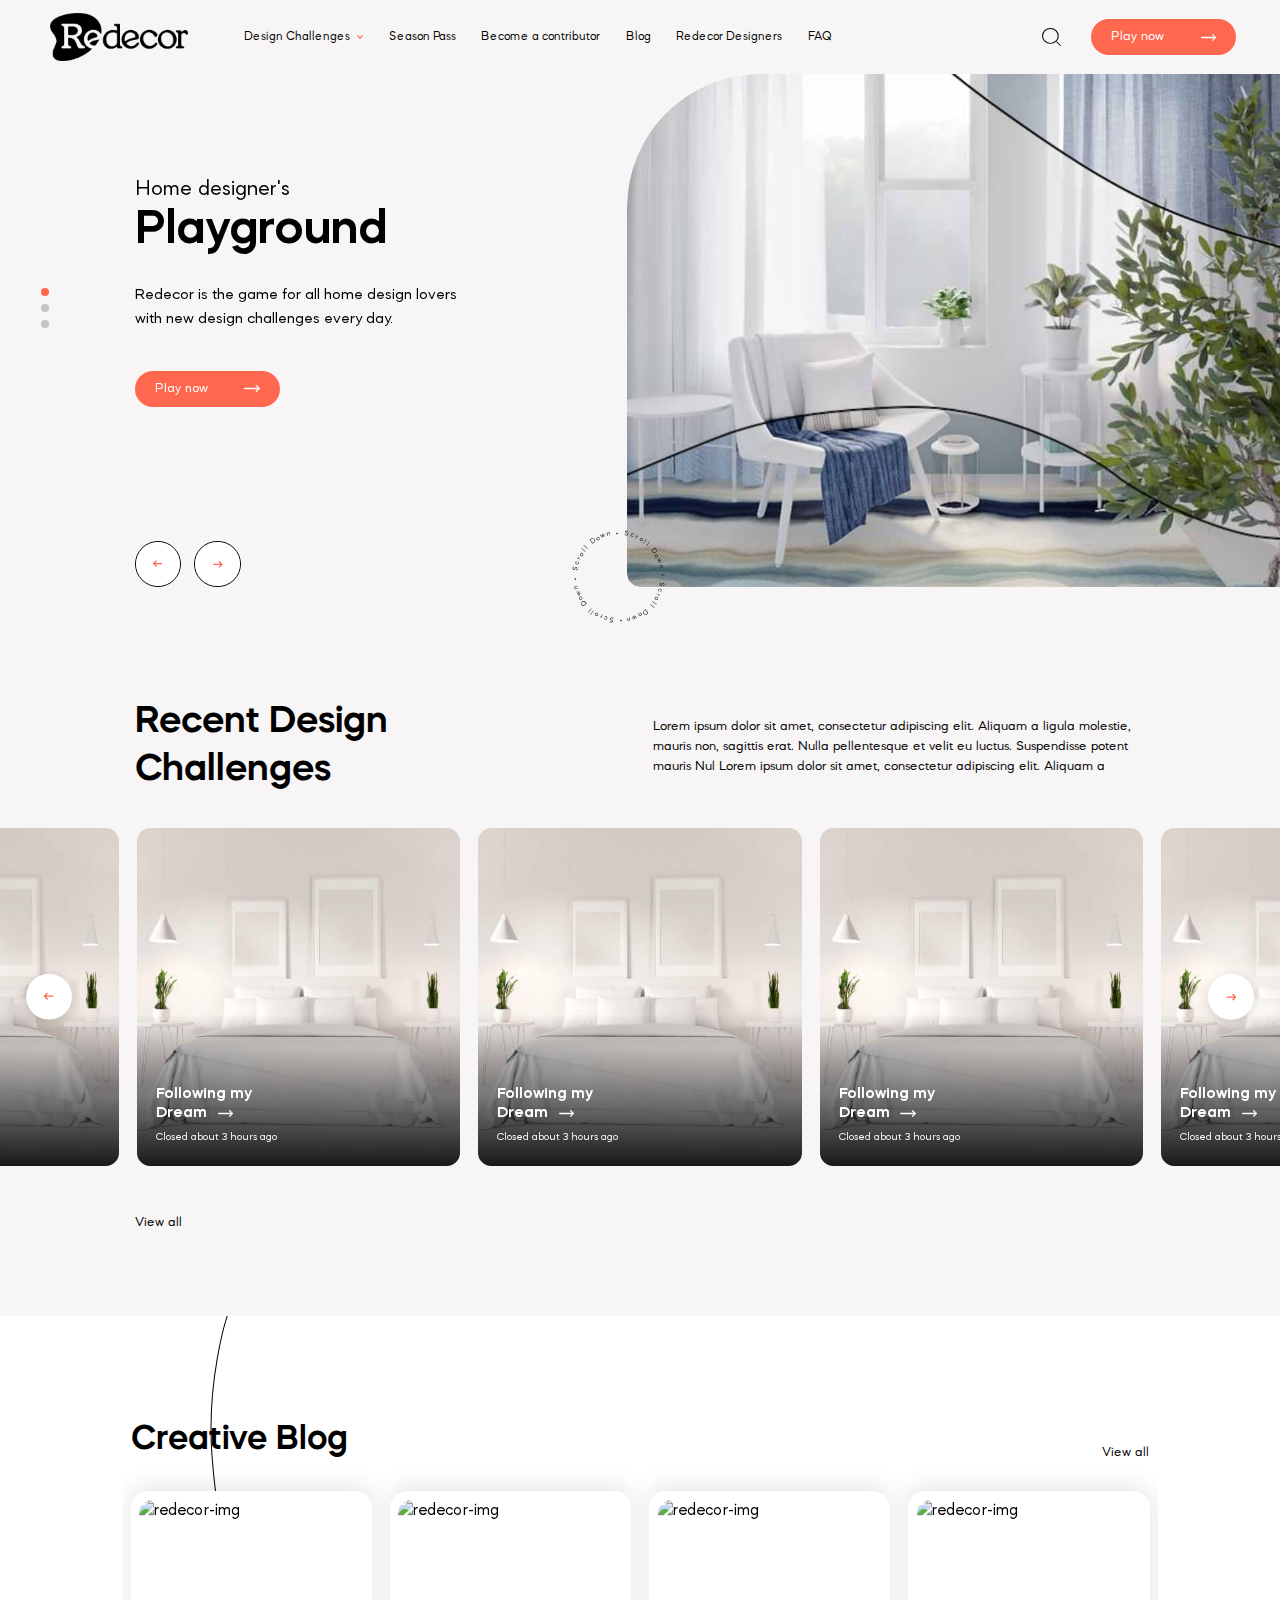
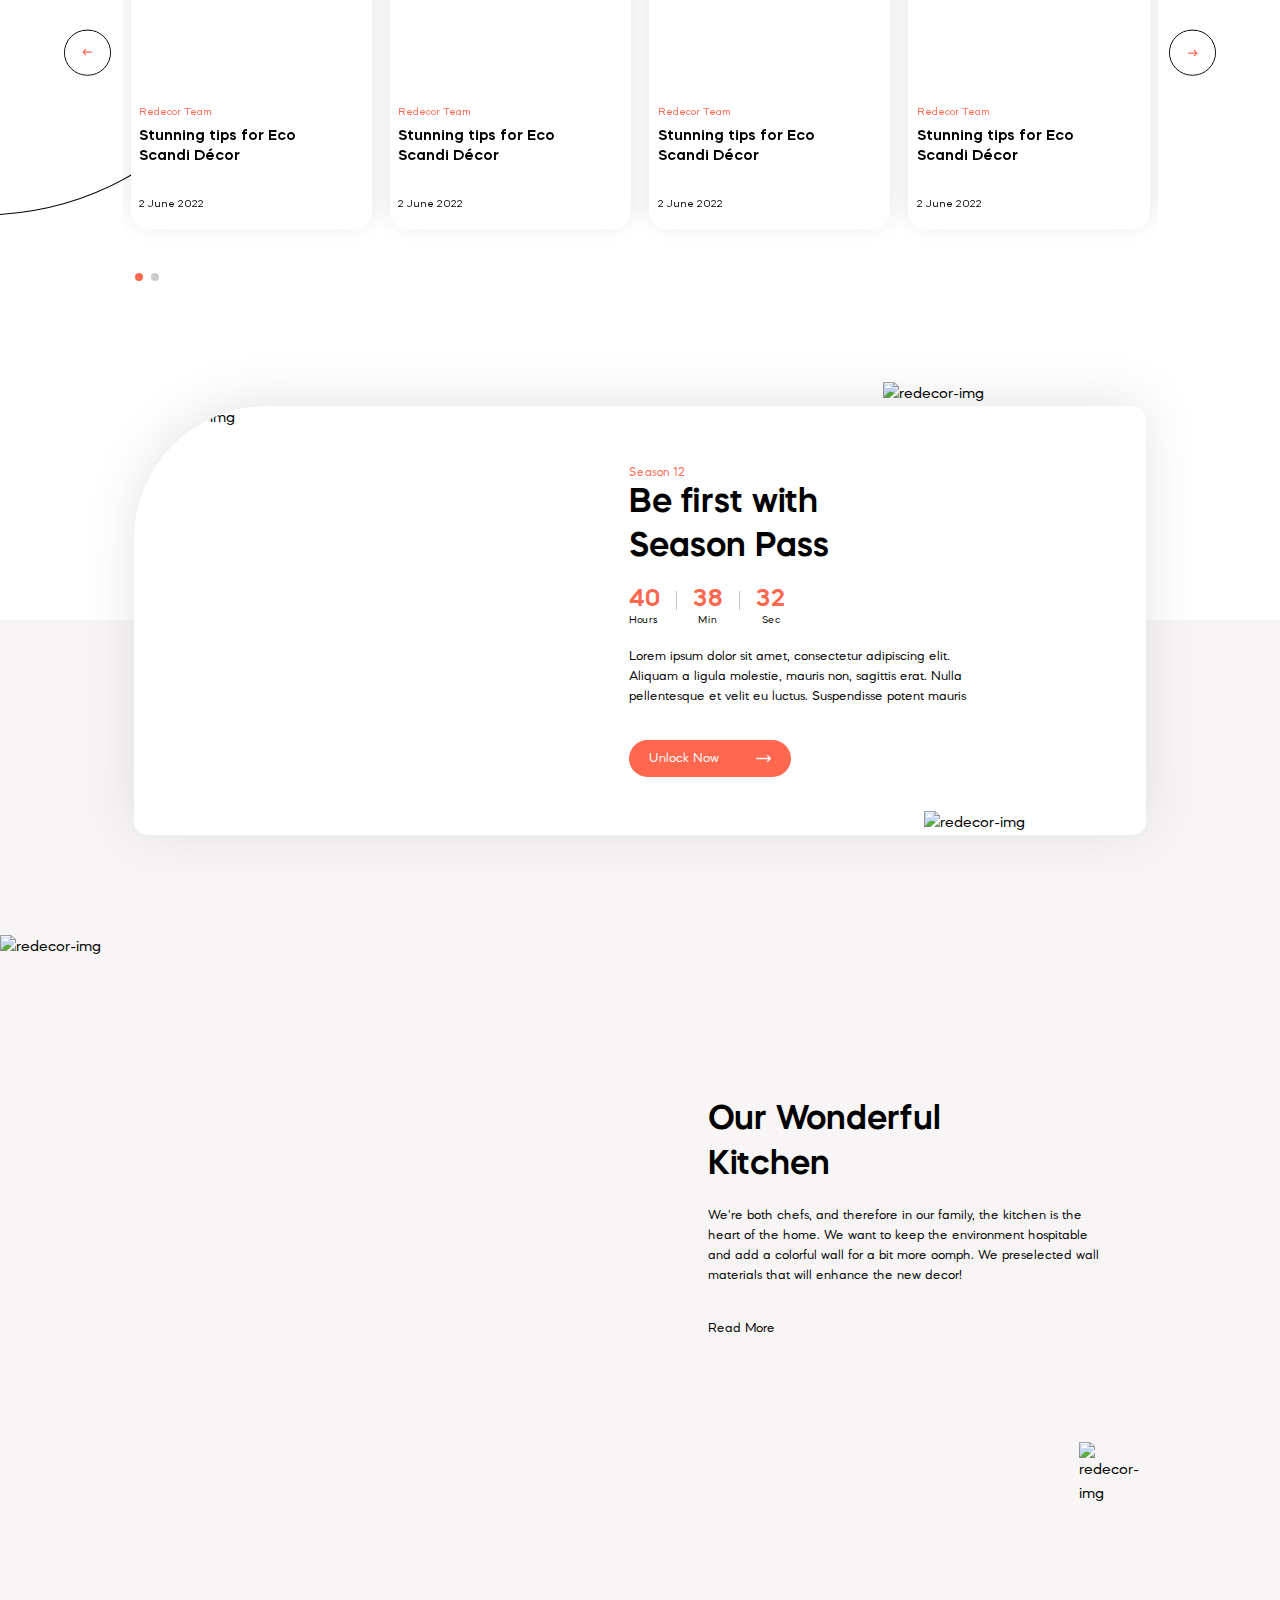
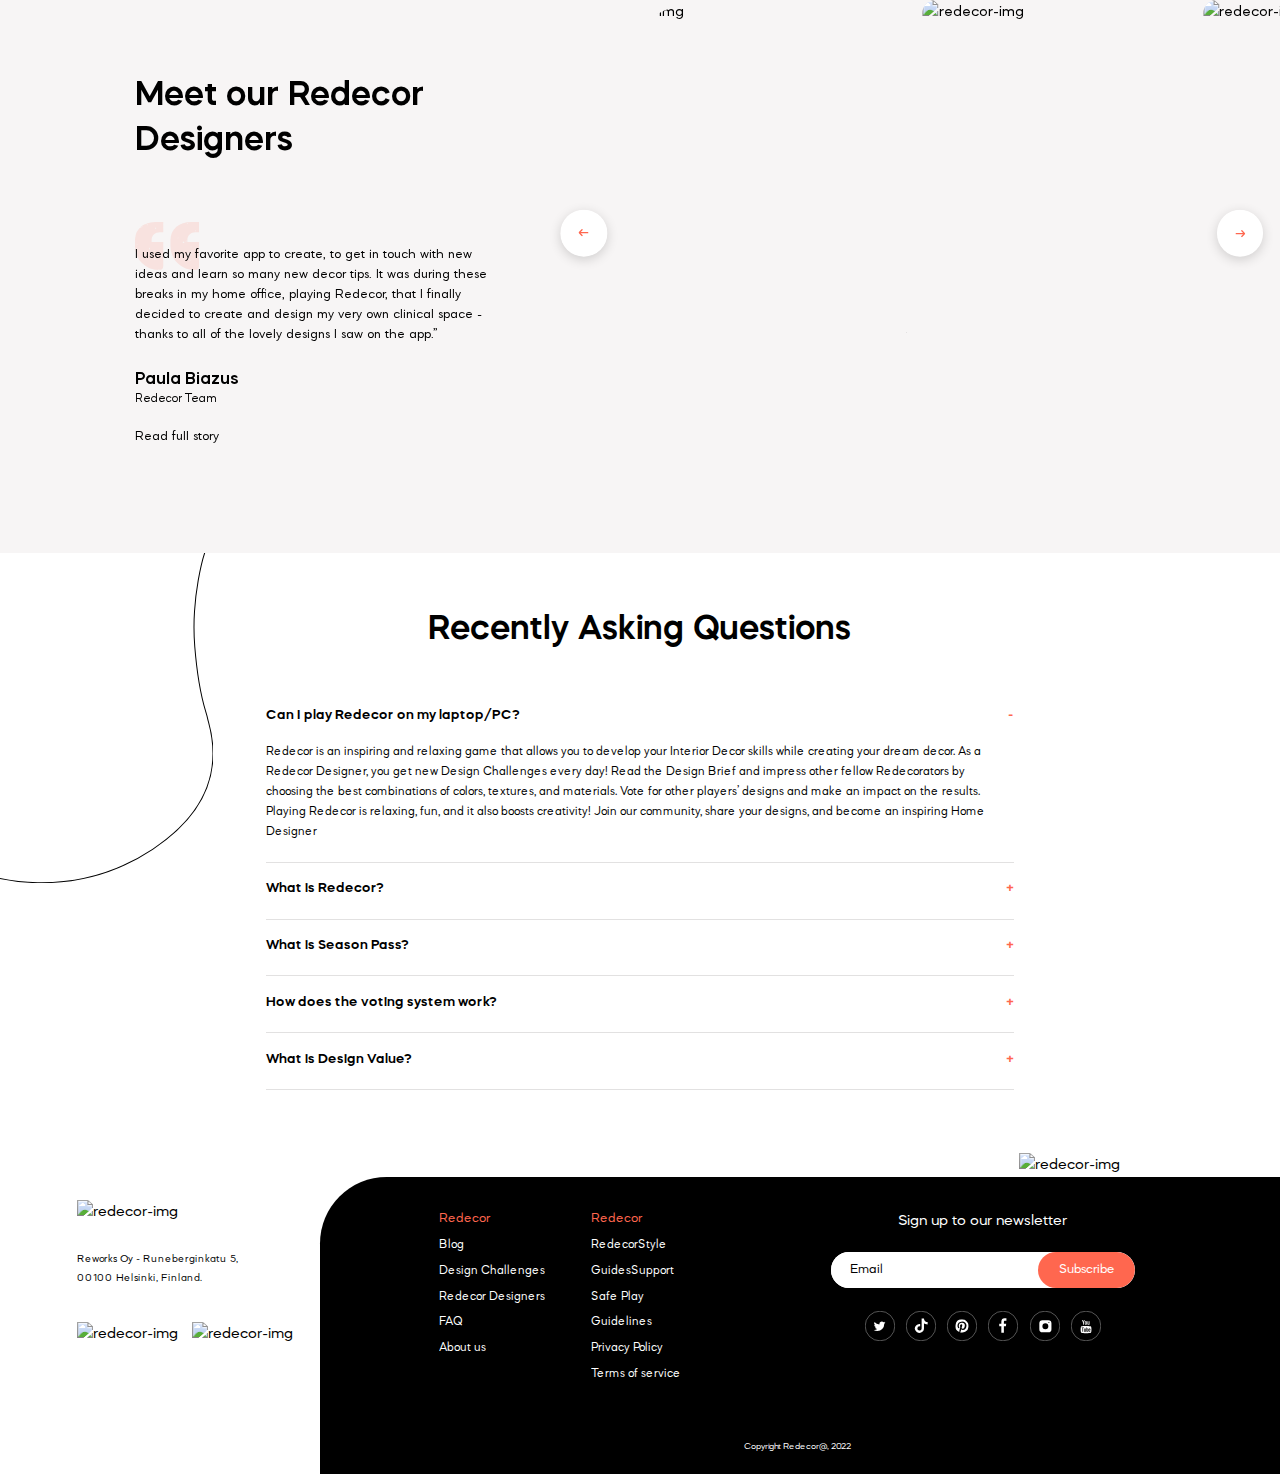
==== index.html @ fe7a50a1 "[ADD] - Challenge Page" ====
<!DOCTYPE html>
<html lang="en-US">

<head>
  <!-- Meta -->
  <meta charset="UTF-8">
  <meta name="viewport" content="width=device-width, initial-scale=1.0">
  <meta name="description" content="Redecor">
  <title>Redecor</title>

  <!-- Style (Vendor) -->
  <link rel="stylesheet" href="css/swiper-bundle.min.css">

  <!-- Style -->
  <link rel="stylesheet" href="css/elevate-framework.css">
  <link rel="stylesheet" href="css/style.css">

  <!-- Favicon -->
  <link rel="icon" href="img/favicon.png">
</head>

<body class="home-page">

  <!-- Header -->
  <header class="header">
    <div class="container">
      <!-- Hamburger -->
      <div class="header-hamburger d-mobile">
        <a href="#">
          <img src="img/icons/hamburger.svg" alt="redecor-img">
          <img src="img/icons/close-orange.svg" alt="redecor-img">
        </a>
      </div>
      <!-- Logo -->
      <div class="header-logo">
        <a href="#"><img src="img/global/logo.png" alt="redecor-img"></a>
      </div>
      <!-- Menu -->
      <div class="header-menu">
        <div class="accordion on-hover">
          <ul class="f-d-18 f-m-38">
            <li>
              <div class="collapsible">
                <!-- Toggler -->
                <div class="collapse-toggler">
                  Design Challenges
                  <img src="img/icons/chevron-down.svg" alt="redecor-img">
                </div>
                <!-- Collapse -->
                <div class="collapse">
                  <div>
                    <a href="#">Design Challenges</a>
                    <a href="#">Design Challenges</a>
                    <a href="#">Design Challenges</a>
                    <a href="#">Design Challenges</a>
                  </div>
                </div>
              </div>
            </li>
            <li><a href="#">Season Pass</a></li>
            <li><a href="#">Become a contributor</a></li>
            <li><a href="#">Blog</a></li>
            <li><a href="#">Redecor Designers</a></li>
            <li><a href="#">FAQ</a></li>
            <li class="d-mobile"><a href="#" class="btn btn-primary">Play now <img src="img/icons/arrow-right-white.svg"
                  alt="redecor-img"></a></li>
          </ul>
        </div>
      </div>
      <!-- Action -->
      <div class="header-action">
        <a href="#" class="search"><img src="img/icons/search-black.svg" alt="redecor-img"></a>
        <div class="d-desktop">
          <a href="#" class="btn btn-primary">Play now <img src="img/icons/arrow-right-white.svg" alt="redecor-img"></a>
        </div>
      </div>
    </div>
  </header>

  <!-- Banner -->
  <div class="home-banner">
    <div class="swiper">
      <div class="swiper-wrapper">
        <!-- Slide -->
        <div class="swiper-slide">
          <div>
            <div class="text">
              <p class="f-d-32 f-m-32">Home designer's</p>
              <h1 class="f-d-70 f-m-70">Playground</h1>
              <p class="f-d-24 f-m-34">Redecor is the game for all home design lovers
                with new design challenges every day.</p>
              <a href="#" class="btn btn-primary">Play now <img src="img/icons/arrow-right-white.svg"
                  alt="redecor-img"></a>
            </div>
            <div class="img">
              <img src="img/home/banner.jpg" alt="redecor-img">
            </div>
          </div>
        </div>
        <!-- Slide -->
        <div class="swiper-slide">
          <div>
            <div class="text">
              <p class="f-d-32 f-m-32">Home designer's</p>
              <h2 class="f-d-70 f-m-70">Playground</h2>
              <p class="f-d-24 f-m-34">Redecor is the game for all home design lovers
                with new design challenges every day.</p>
              <a href="#" class="btn btn-primary">Play now <img src="img/icons/arrow-right-white.svg"
                  alt="redecor-img"></a>
            </div>
            <div class="img">
              <img src="img/home/banner.jpg" alt="redecor-img">
            </div>
          </div>
        </div>
        <!-- Slide -->
        <div class="swiper-slide">
          <div>
            <div class="text">
              <p class="f-d-32 f-m-32">Home designer's</p>
              <h2 class="f-d-70 f-m-70">Playground</h2>
              <p class="f-d-24 f-m-34">Redecor is the game for all home design lovers
                with new design challenges every day.</p>
              <a href="#" class="btn btn-primary">Play now <img src="img/icons/arrow-right-white.svg"
                  alt="redecor-img"></a>
            </div>
            <div class="img">
              <img src="img/home/banner.jpg" alt="redecor-img">
            </div>
          </div>
        </div>
      </div>
      <div class="swiper-pagination"></div>
      <div class="swiper-arrows">
        <div class="prev">
          <a href="#"><img src="img/icons/arrow-left-orange-circled.svg" alt="redecor-img"></a>
        </div>
        <div class="next">
          <a href="#"><img src="img/icons/arrow-right-orange-circled.svg" alt="redecor-img"></a>
        </div>
      </div>
    </div>
    <!-- Scroll -->
    <div class="banner-scroll">
      <svg xmlns="http://www.w3.org/2000/svg" xmlns:xlink="http://www.w3.org/1999/xlink" viewBox="0 0 2300 1000">
        <title>Visit Site Link</title>
        <defs>
          <path d="M50,250c0-110.5,89.5-200,200-200s200,89.5,200,200s-89.5,200-200,200S50,360.5,50,250" id="textcircle">
            <animateTransform attributeName="transform" begin="0s" dur="30s" type="rotate" from="0 250 250"
              to="360 250 250" repeatCount="indefinite" />
          </path>
        </defs>
        <text dy="70" textLength="1220">
          <textPath xlink:href="#textcircle">Scroll Down • Scroll Down • Scroll Down • Scroll Down •</textPath>
        </text>
      </svg>
    </div>
  </div>

  <!-- Card Slider 1 -->
  <div class="card-slider-1">
    <div class="container">
      <div class="heading">
        <h2 class="f-d-55 f-m-55">Recent Design
          <br>Challenges
        </h2>
        <p class="f-d-20 f-m-30">Lorem ipsum dolor sit amet, consectetur adipiscing elit. Aliquam a ligula molestie,
          mauris non, sagittis erat. Nulla pellentesque et velit eu luctus. Suspendisse potent mauris Nul Lorem ipsum
          dolor sit amet, consectetur adipiscing elit. Aliquam a </p>
      </div>
      <div class="swiper">
        <div class="swiper-wrapper">
          <!-- Slide -->
          <div class="swiper-slide">
            <div>
              <div class="card-1">
                <div class="img">
                  <a href="#">
                    <img class="lazy" data-src="img/home/post-slider-1.jpg" alt="redecor-img">
                  </a>
                </div>
                <div class="text">
                  <a href="#">
                    <h3 class="f-d-22 f-m-34">Following my
                      Dream <img src="img/icons/arrow-right-white.svg" alt="redecor-img"></h3>
                  </a>
                  <p class="f-d-16 f-m-26">Closed about 3 hours ago</p>
                </div>
              </div>
            </div>
          </div>
          <!-- Slide -->
          <div class="swiper-slide">
            <div>
              <div class="card-1">
                <div class="img">
                  <a href="#">
                    <img class="lazy" data-src="img/home/post-slider-1.jpg" alt="redecor-img">
                  </a>
                </div>
                <div class="text">
                  <a href="#">
                    <h3 class="f-d-22 f-m-34">Following my
                      Dream <img src="img/icons/arrow-right-white.svg" alt="redecor-img"></h3>
                  </a>
                  <p class="f-d-16 f-m-26">Closed about 3 hours ago</p>
                </div>
              </div>
            </div>
          </div>
          <!-- Slide -->
          <div class="swiper-slide">
            <div>
              <div class="card-1">
                <div class="img">
                  <a href="#">
                    <img class="lazy" data-src="img/home/post-slider-1.jpg" alt="redecor-img">
                  </a>
                </div>
                <div class="text">
                  <a href="#">
                    <h3 class="f-d-22 f-m-34">Following my
                      Dream <img src="img/icons/arrow-right-white.svg" alt="redecor-img"></h3>
                  </a>
                  <p class="f-d-16 f-m-26">Closed about 3 hours ago</p>
                </div>
              </div>
            </div>
          </div>
          <!-- Slide -->
          <div class="swiper-slide">
            <div>
              <div class="card-1">
                <div class="img">
                  <a href="#">
                    <img class="lazy" data-src="img/home/post-slider-1.jpg" alt="redecor-img">
                  </a>
                </div>
                <div class="text">
                  <a href="#">
                    <h3 class="f-d-22 f-m-34">Following my
                      Dream <img src="img/icons/arrow-right-white.svg" alt="redecor-img"></h3>
                  </a>
                  <p class="f-d-16 f-m-26">Closed about 3 hours ago</p>
                </div>
              </div>
            </div>
          </div>
          <!-- Slide -->
          <div class="swiper-slide">
            <div>
              <div class="card-1">
                <div class="img">
                  <a href="#">
                    <img class="lazy" data-src="img/home/post-slider-1.jpg" alt="redecor-img">
                  </a>
                </div>
                <div class="text">
                  <a href="#">
                    <h3 class="f-d-22 f-m-34">Following my
                      Dream <img src="img/icons/arrow-right-white.svg" alt="redecor-img"></h3>
                  </a>
                  <p class="f-d-16 f-m-26">Closed about 3 hours ago</p>
                </div>
              </div>
            </div>
          </div>
          <!-- Slide -->
          <div class="swiper-slide">
            <div>
              <div class="card-1">
                <div class="img">
                  <a href="#">
                    <img class="lazy" data-src="img/home/post-slider-1.jpg" alt="redecor-img">
                  </a>
                </div>
                <div class="text">
                  <a href="#">
                    <h3 class="f-d-22 f-m-34">Following my
                      Dream <img src="img/icons/arrow-right-white.svg" alt="redecor-img"></h3>
                  </a>
                  <p class="f-d-16 f-m-26">Closed about 3 hours ago</p>
                </div>
              </div>
            </div>
          </div>
        </div>
        <div class="swiper-pagination"></div>
        <div class="swiper-arrows">
          <div class="prev">
            <a href="#"><img src="img/icons/arrow-left-orange-circled.svg" alt="redecor-img"></a>
          </div>
          <div class="next">
            <a href="#"><img src="img/icons/arrow-right-orange-circled.svg" alt="redecor-img"></a>
          </div>
        </div>
      </div>
      <div class="link-wrap">
        <a href="#" class="f-d-20 f-m-30 link">View all</a>
      </div>
    </div>
  </div>

  <!-- Card Slider 2 -->
  <div class="card-slider-2">
    <div class="container">
      <div class="heading">
        <h2 class="f-d-50 f-m-50">Creative Blog</h2>
        <a href="#" class="f-d-20 f-m-30 link">View all</a>
      </div>
      <div class="swiper">
        <div class="swiper-wrapper">
          <!-- Slide -->
          <div class="swiper-slide">
            <div>
              <div class="card-2">
                <div class="img">
                  <a href="#">
                    <img class="lazy" data-src="img/home/blog-post-1.jpg" alt="redecor-img">
                  </a>
                </div>
                <div class="text">
                  <p class="f-d-16 f-m-26 text-orange">Redecor Team</p>
                  <a href="#">
                    <h3 class="f-d-22 f-m-34">Stunning tips for Eco
                      Scandi Décor</h3>
                  </a>
                  <p class="f-d-16 f-m-26">2 June 2022</p>
                </div>
              </div>
            </div>
          </div>
          <!-- Slide -->
          <div class="swiper-slide">
            <div>
              <div class="card-2">
                <div class="img">
                  <a href="#">
                    <img class="lazy" data-src="img/home/blog-post-1.jpg" alt="redecor-img">
                  </a>
                </div>
                <div class="text">
                  <p class="f-d-16 f-m-26 text-orange">Redecor Team</p>
                  <a href="#">
                    <h3 class="f-d-22 f-m-34">Stunning tips for Eco
                      Scandi Décor</h3>
                  </a>
                  <p class="f-d-16 f-m-26">2 June 2022</p>
                </div>
              </div>
            </div>
          </div>
          <!-- Slide -->
          <div class="swiper-slide">
            <div>
              <div class="card-2">
                <div class="img">
                  <a href="#">
                    <img class="lazy" data-src="img/home/blog-post-1.jpg" alt="redecor-img">
                  </a>
                </div>
                <div class="text">
                  <p class="f-d-16 f-m-26 text-orange">Redecor Team</p>
                  <a href="#">
                    <h3 class="f-d-22 f-m-34">Stunning tips for Eco
                      Scandi Décor</h3>
                  </a>
                  <p class="f-d-16 f-m-26">2 June 2022</p>
                </div>
              </div>
            </div>
          </div>
          <!-- Slide -->
          <div class="swiper-slide">
            <div>
              <div class="card-2">
                <div class="img">
                  <a href="#">
                    <img class="lazy" data-src="img/home/blog-post-1.jpg" alt="redecor-img">
                  </a>
                </div>
                <div class="text">
                  <p class="f-d-16 f-m-26 text-orange">Redecor Team</p>
                  <a href="#">
                    <h3 class="f-d-22 f-m-34">Stunning tips for Eco
                      Scandi Décor</h3>
                  </a>
                  <p class="f-d-16 f-m-26">2 June 2022</p>
                </div>
              </div>
            </div>
          </div>
          <!-- Slide -->
          <div class="swiper-slide">
            <div>
              <div class="card-2">
                <div class="img">
                  <a href="#">
                    <img class="lazy" data-src="img/home/blog-post-1.jpg" alt="redecor-img">
                  </a>
                </div>
                <div class="text">
                  <p class="f-d-16 f-m-26 text-orange">Redecor Team</p>
                  <a href="#">
                    <h3 class="f-d-22 f-m-34">Stunning tips for Eco
                      Scandi Décor</h3>
                  </a>
                  <p class="f-d-16 f-m-26">2 June 2022</p>
                </div>
              </div>
            </div>
          </div>
        </div>
        <div class="swiper-pagination"></div>
        <div class="swiper-arrows">
          <div class="prev">
            <a href="#"><img src="img/icons/arrow-left-orange-circled.svg" alt="redecor-img"></a>
          </div>
          <div class="next">
            <a href="#"><img src="img/icons/arrow-right-orange-circled.svg" alt="redecor-img"></a>
          </div>
        </div>
      </div>
    </div>
    <div class="bg-1">
      <img class="d-desktop" src="img/home/post-slider-2-bg-1.svg" alt="redecor-img">
      <img class="d-mobile" src="img/home/post-slider-2-bg-1-mobile.svg" alt="redecor-img">
    </div>
    <div class="bg-2">
      <img class="lazy" data-src="img/home/post-slider-2-bg-2.svg" alt="redecor-img">
    </div>
  </div>

  <!-- Season Pass Section -->
  <div class="season-pass-section">
    <div class="container">
      <!-- Card -->
      <div class="season-pass-card">
        <div class="img">
          <img class="lazy" data-src="img/home/season-pass-img.jpg" alt="redecor-img">
        </div>
        <div class="text">
          <p class="f-d-18 f-m-30 text-orange">Season 12</p>
          <h2 class="f-d-50 f-m-50">Be first with
            <br>Season Pass</h2>
          <div class="numbers">
            <ul>
              <li>
                <p class="f-d-36 f-m-55 bold text-orange">40</p>
                <p class="f-d-16 f-m-26">Hours</p>
              </li>
              <li>
                <p class="f-d-36 f-m-55 bold text-orange">38</p>
                <p class="f-d-16 f-m-26">Min</p>
              </li>
              <li>
                <p class="f-d-36 f-m-55 bold text-orange">32</p>
                <p class="f-d-16 f-m-26">Sec</p>
              </li>
            </ul>
          </div>
          <p class="f-d-20 f-m-30">Lorem ipsum dolor sit amet, consectetur adipiscing elit. Aliquam a ligula molestie,
            mauris non, sagittis erat. Nulla pellentesque et velit eu luctus. Suspendisse potent mauris </p>
          <a href="#" class="btn btn-primary">Unlock Now <img src="img/icons/arrow-right-white.svg"
              alt="redecor-img"></a>
        </div>
        <div class="bg">
          <img class="lazy" data-src="img/home/season-pass-bg.svg" alt="redecor-img">
        </div>
      </div>
    </div>
  </div>

  <!-- Media Section -->
  <div class="media-section">
    <div class="img">
      <img class="lazy" data-src="img/home/media.jpg" alt="redecor-img">
    </div>
    <div class="text">
      <h2 class="f-d-50 f-m-55">Our Wonderful
        <br>Kitchen</h2>
      <p class="f-d-20 f-m-30">We're both chefs, and therefore in our family, the kitchen is the
        heart of the home. We want to keep the environment hospitable
        and add a colorful wall for a bit more oomph. We preselected
        wall materials that will enhance the new decor!</p>
      <a href="#" class="f-d-20 f-m-30 link">Read More</a>
    </div>
    <div class="bg">
      <img class="lazy" data-src="img/home/media-bg.svg" alt="redecor-img">
    </div>
  </div>

  <!-- Reviews Slider -->
  <div class="reviews-slider">
    <div class="container">
      <h2 class="f-d-50 f-m-50">Meet our Redecor
        <br>Designers</h2>
      <div class="sliders">
        <!-- Slider 1 -->
        <div class="slider-1">
          <div class="swiper">
            <div class="swiper-wrapper">
              <!-- Slide -->
              <div class="swiper-slide">
                <!-- Text -->
                <div class="text">
                  <img class="quottes" src="img/icons/quottes.svg" alt="redecor-img">
                  <p class="f-d-20 f-m-30 regular">I used my favorite app to create, to get in touch with new ideas and
                    learn so many new decor tips. It was during these breaks in my home office, playing Redecor, that I
                    finally decided to create and design my very own clinical space - thanks to all of the lovely
                    designs I saw on the app.” </p>
                  <h4 class="f-d-24 f-m-34">Paula Biazus</h4>
                  <p class="f-d-18 f-m-30">Redecor Team</p>
                  <a href="#" class="f-d-20 f-m-30 link">Read full story</a>
                </div>
                <!-- Img -->
                <div class="img">
                  <img class="lazy" data-src="img/home/person.jpg" alt="redecor-img">
                </div>
              </div>
              <!-- Slide -->
              <div class="swiper-slide">
                <!-- Text -->
                <div class="text">
                  <img class="quottes" src="img/icons/quottes.svg" alt="redecor-img">
                  <p class="f-d-20 f-m-30 regular">I used my favorite app to create, to get in touch with new ideas and
                    learn so many new decor tips. It was during these breaks in my home office, playing Redecor, that I
                    finally decided to create and design my very own clinical space - thanks to all of the lovely
                    designs I saw on the app.” </p>
                  <h4 class="f-d-24 f-m-34">Paula Biazus</h4>
                  <p class="f-d-18 f-m-30">Redecor Team</p>
                  <a href="#" class="f-d-20 f-m-30 link">Read full story</a>
                </div>
                <!-- Img -->
                <div class="img">
                  <img class="lazy" data-src="img/home/person.jpg" alt="redecor-img">
                </div>
              </div>
              <!-- Slide -->
              <div class="swiper-slide">
                <!-- Text -->
                <div class="text">
                  <img class="quottes" src="img/icons/quottes.svg" alt="redecor-img">
                  <p class="f-d-20 f-m-30 regular">I used my favorite app to create, to get in touch with new ideas and
                    learn so many new decor tips. It was during these breaks in my home office, playing Redecor, that I
                    finally decided to create and design my very own clinical space - thanks to all of the lovely
                    designs I saw on the app.” </p>
                  <h4 class="f-d-24 f-m-34">Paula Biazus</h4>
                  <p class="f-d-18 f-m-30">Redecor Team</p>
                  <a href="#" class="f-d-20 f-m-30 link">Read full story</a>
                </div>
                <!-- Img -->
                <div class="img">
                  <img class="lazy" data-src="img/home/person.jpg" alt="redecor-img">
                </div>
              </div>
            </div>
            <div class="swiper-pagination"></div>
          </div>
          <div class="swiper-arrows">
            <div class="prev">
              <a href="#"><img src="img/icons/arrow-left-orange-circled.svg" alt="redecor-img"></a>
            </div>
            <div class="next">
              <a href="#"><img src="img/icons/arrow-right-orange-circled.svg" alt="redecor-img"></a>
            </div>
          </div>
        </div>
        <!-- Slider 2 -->
        <div class="slider-2">
          <div class="swiper">
            <div class="swiper-wrapper">
              <!-- Slide -->
              <div class="swiper-slide">
                <!-- Img -->
                <div class="img">
                  <img class="lazy" data-src="img/home/person.jpg" alt="redecor-img">
                </div>
              </div>
              <!-- Slide -->
              <div class="swiper-slide">
                <!-- Img -->
                <div class="img">
                  <img class="lazy" data-src="img/home/person.jpg" alt="redecor-img">
                </div>
              </div>
              <!-- Slide -->
              <div class="swiper-slide">
                <!-- Img -->
                <div class="img">
                  <img class="lazy" data-src="img/home/person.jpg" alt="redecor-img">
                </div>
              </div>
            </div>
          </div>
        </div>
      </div>
    </div>
  </div>

  <!-- Faq -->
  <div class="faq">
    <div class="container">
      <h2 class="f-d-50 f-m-50">Recently Asking Questions</h2>
      <!-- Accordion -->
      <div class="accordion">
        <!-- Collapsible -->
        <div class="collapsible show">
          <!-- Toggler -->
          <div class="collapse-toggler f-d-20 f-m-30 bold">
            <h3>
              Can I play Redecor on my laptop/PC?
            </h3>
            <div class="simbol text-orange">
              <div class="plus">+</div>
              <div class="minus">-</div>
            </div>
          </div>
          <!-- Collapse -->
          <div class="collapse" style="height: auto">
            <div>
              <p class="f-d-18 f-m-28">Redecor is an inspiring and relaxing game that allows you to develop your
                Interior Decor skills while creating your dream decor. As a Redecor Designer, you get new Design
                Challenges every day! Read the Design Brief and impress other fellow Redecorators by choosing the best
                combinations of colors, textures, and materials. Vote for other players’ designs and make an impact on
                the results. Playing Redecor is relaxing, fun, and it also boosts creativity! Join our community, share
                your designs, and become an inspiring Home Designer</p>
            </div>
          </div>
        </div>
        <!-- Collapsible -->
        <div class="collapsible">
          <!-- Toggler -->
          <div class="collapse-toggler f-d-20 f-m-30 bold">
            <h3>
              What is Redecor?
            </h3>
            <div class="simbol text-orange">
              <div class="plus">+</div>
              <div class="minus">-</div>
            </div>
          </div>
          <!-- Collapse -->
          <div class="collapse">
            <div>
              <p class="f-d-18 f-m-28">Redecor is an inspiring and relaxing game that allows you to develop your
                Interior Decor skills while creating your dream decor. As a Redecor Designer, you get new Design
                Challenges every day! Read the Design Brief and impress other fellow Redecorators by choosing the best
                combinations of colors, textures, and materials. Vote for other players’ designs and make an impact on
                the results. Playing Redecor is relaxing, fun, and it also boosts creativity! Join our community, share
                your designs, and become an inspiring Home Designer</p>
            </div>
          </div>
        </div>
        <!-- Collapsible -->
        <div class="collapsible">
          <!-- Toggler -->
          <div class="collapse-toggler f-d-20 f-m-30 bold">
            <h3>
              What is Season Pass?
            </h3>
            <div class="simbol text-orange">
              <div class="plus">+</div>
              <div class="minus">-</div>
            </div>
          </div>
          <!-- Collapse -->
          <div class="collapse">
            <div>
              <p class="f-d-18 f-m-28">Redecor is an inspiring and relaxing game that allows you to develop your
                Interior Decor skills while creating your dream decor. As a Redecor Designer, you get new Design
                Challenges every day! Read the Design Brief and impress other fellow Redecorators by choosing the best
                combinations of colors, textures, and materials. Vote for other players’ designs and make an impact on
                the results. Playing Redecor is relaxing, fun, and it also boosts creativity! Join our community, share
                your designs, and become an inspiring Home Designer</p>
            </div>
          </div>
        </div>
        <!-- Collapsible -->
        <div class="collapsible">
          <!-- Toggler -->
          <div class="collapse-toggler f-d-20 f-m-30 bold">
            <h3>
              How does the voting system work?
            </h3>
            <div class="simbol text-orange">
              <div class="plus">+</div>
              <div class="minus">-</div>
            </div>
          </div>
          <!-- Collapse -->
          <div class="collapse">
            <div>
              <p class="f-d-18 f-m-28">Redecor is an inspiring and relaxing game that allows you to develop your
                Interior Decor skills while creating your dream decor. As a Redecor Designer, you get new Design
                Challenges every day! Read the Design Brief and impress other fellow Redecorators by choosing the best
                combinations of colors, textures, and materials. Vote for other players’ designs and make an impact on
                the results. Playing Redecor is relaxing, fun, and it also boosts creativity! Join our community, share
                your designs, and become an inspiring Home Designer</p>
            </div>
          </div>
        </div>
        <!-- Collapsible -->
        <div class="collapsible">
          <!-- Toggler -->
          <div class="collapse-toggler f-d-20 f-m-30 bold">
            <h3>
              What is Design Value?
            </h3>
            <div class="simbol text-orange">
              <div class="plus">+</div>
              <div class="minus">-</div>
            </div>
          </div>
          <!-- Collapse -->
          <div class="collapse">
            <div>
              <p class="f-d-18 f-m-28">Redecor is an inspiring and relaxing game that allows you to develop your
                Interior Decor skills while creating your dream decor. As a Redecor Designer, you get new Design
                Challenges every day! Read the Design Brief and impress other fellow Redecorators by choosing the best
                combinations of colors, textures, and materials. Vote for other players’ designs and make an impact on
                the results. Playing Redecor is relaxing, fun, and it also boosts creativity! Join our community, share
                your designs, and become an inspiring Home Designer</p>
            </div>
          </div>
        </div>
      </div>
    </div>
    <div class="bg-1">
      <img class="d-desktop" src="img/home/faq-bg-1.svg" alt="redecor-img">
      <img class="d-mobile" src="img/home/faq-bg-1-mobile.svg" alt="redecor-img">
    </div>
    <div class="bg-2">
      <img class="lazy" data-src="img/home/faq-bg-2.svg" alt="redecor-img">
    </div>
  </div>

  <!-- Footer -->
  <footer class="footer">
    <!-- Side -->
    <div class="footer-side">
      <div>
        <div class="footer-logo"><a href="#"><img class="lazy" data-src="img/global/logo.png" alt="redecor-img"></a></div>
        <p class="f-d-16 f-m-24">Reworks Oy - Runeberginkatu 5,<br> 00100 Helsinki, Finland.</p>
      </div>
      <div>
        <ul>
          <li><a href="#"><img class="lazy" data-src="img/global/google-play.png" alt="redecor-img"></a></li>
          <li><a href="#"><img class="lazy" data-src="img/global/app-store.png" alt="redecor-img"></a></li>
        </ul>
      </div>
    </div>
    <!-- Main -->
    <div class="footer-main">
      <div class="row">
        <!-- Col -->
        <div class="col">
          <!-- Accordion -->
          <div class="accordion">
            <!-- Collapsible -->
            <div class="collapsible">
              <!-- Toggler -->
              <div class="collapse-toggler f-d-20 f-m-34 text-orange">
                Redecor
                <div class="simbol d-mobile">
                  <div class="plus">+</div>
                  <div class="minus">-</div>
                </div>
              </div>
              <!-- Collapse -->
              <div class="collapse">
                <div class="f-d-18 f-m-34">
                  <ul>
                    <li><a href="#">Blog</a></li>
                    <li><a href="#">Design Challenges</a></li>
                    <li><a href="#">Redecor Designers</a></li>
                    <li><a href="#">FAQ</a></li>
                    <li><a href="#">About us</a></li>
                  </ul>
                </div>
              </div>
            </div>
            <!-- Collapsible -->
            <div class="collapsible">
              <!-- Toggler -->
              <div class="collapse-toggler f-d-20 f-m-34 text-orange">
                Redecor
                <div class="simbol d-mobile">
                  <div class="plus">+</div>
                  <div class="minus">-</div>
                </div>
              </div>
              <!-- Collapse -->
              <div class="collapse">
                <div class="f-d-18 f-m-34">
                  <ul>
                    <li><a href="#">RedecorStyle</a></li>
                    <li><a href="#">GuidesSupport</a></li>
                    <li><a href="#">Safe Play</a></li>
                    <li><a href="#">Guidelines</a></li>
                    <li><a href="#">Privacy Policy</a></li>
                    <li><a href="#">Terms of service</a></li>
                  </ul>
                </div>
              </div>
            </div>
          </div>
        </div>
        <!-- Col -->
        <div class="col">
          <div class="newsletter">
            <p class="f-d-24 f-m-34">Sign up to our newsletter</p>
            <form>
              <input type="text" class="input-primary" placeholder="Email" class="f-d-18 f-m-28">
              <button type="submit" class="btn btn-primary">Subscribe</button>
            </form>
            <div class="social">
              <ul>
                <li><a href="#"><img src="img/icons/tw-circled.svg" alt="redecor-img"></a></li>
                <li><a href="#"><img src="img/icons/tt-circled.svg" alt="redecor-img"></a></li>
                <li><a href="#"><img src="img/icons/pin-circled.svg" alt="redecor-img"></a></li>
                <li><a href="#"><img src="img/icons/fb-circled.svg" alt="redecor-img"></a></li>
                <li><a href="#"><img src="img/icons/ig-circled.svg" alt="redecor-img"></a></li>
                <li><a href="#"><img src="img/icons/yt-circled.svg" alt="redecor-img"></a></li>
              </ul>
            </div>
          </div>
        </div>
      </div>
    </div>
    <!-- Copy -->
    <div class="footer-copy">
      <p class="f-d-14 f-m-22">Copyright Redecor@, 2022</p>
    </div>
  </footer>

  <!-- Script (Vendor) -->
  <script src="js/swiper-bundle.min.js"></script>
  <script src="js/gsap.min.js"></script>

  <!-- Script -->
  <script src="js/elevate-framework.js"></script>
  <script src="js/app.js"></script>

  <!-- Lazy Loading -->
  <script src="js/lazyload.min.js"></script>
  <script>
    (function () {
      ll = new LazyLoad({});
    })();
  </script>

</body>

</html>
---- css/elevate-framework.css ----
/* #Global
================================================== */
body {
  font-weight: 400;
  line-height: 1.4;
  letter-spacing: 0;
  max-width: 100%;
}

body.no-scroll {
  overflow: hidden;
}

*,
*::after,
*::before {
  margin: 0;
  padding: 0;
  box-sizing: border-box;
}

*:focus {
  outline: none;
  box-shadow: none;
}

h1,
h2,
h3,
h4,
h5,
h6,
p {
  padding: 0;
  margin: 0;
}

figure {
  margin: 0;
  padding: 0;
}

img,
video,
picture {
  max-width: 100%;
  display: block;
}

ul {
  list-style: none;
}

a {
  text-decoration: none;
  color: inherit;
}

button {
  cursor: pointer;
}

input,
textarea,
button {
  font-family: inherit;
}

/* #Utilities
================================================== */
.container {
  margin: 0 auto;
}

.d-desktop {
  display: block;
}

.d-mobile {
  display: none;
}

.d-block {
  display: block;
}

.m-0 {
  margin: 0!important;
}

.my-0 {
  margin-top: 0!important;
  margin-bottom: 0!important;
}

.mr-auto {
  margin-right: auto!important;
}

.p-0 {
  padding: 0!important;
}

@media (max-width: 1023.98px) {
  .d-desktop {
    display: none;
  }

  .d-mobile {
    display: block;
  }

  .d-none-mobile {
    display: none !important;
  }
}

/* #Typography
================================================== */
/* Font Desktop (f-d) */
/* Fonts made from 1920px desktop design */

.f-d-14 {font-size: 0.73vw !important; /* 14px */ }
.f-d-16 {font-size: 0.83vw !important; /* 16px */ }
.f-d-17 {font-size: 0.88vw !important; /* 17px */ }
.f-d-18 {font-size: 0.94vw !important; /* 18px */ }
.f-d-19 {font-size: 0.989vw !important; /* 19px */ }
.f-d-20 {font-size: 1.04vw !important; /* 20px */ }
.f-d-21 {font-size: 1.09vw !important; /* 21px */ }
.f-d-22 {font-size: 1.15vw !important; /* 22px */ }
.f-d-24 {font-size: 1.25vw !important; /* 24px */ }
.f-d-25 {font-size: 1.3vw !important; /* 25px */ }
.f-d-26 {font-size: 1.35vw !important; /* 26px */ }
.f-d-27 {font-size: 1.4vw !important; /* 27px */ }
.f-d-28 {font-size: 1.45vw !important; /* 28px */ }
.f-d-30 {font-size: 1.56vw !important; /* 30px */ }
.f-d-32 {font-size: 1.66vw !important; /* 32px */ }
.f-d-35 {font-size: 1.82vw !important; /* 35px */ }
.f-d-36 {font-size: 1.875vw !important; /* 36px */ }
.f-d-38 {font-size: 1.98vw !important; /* 38px */ }
.f-d-40 {font-size: 2.08vw !important; /* 40px */ }
.f-d-42 {font-size: 2.18vw !important; /* 42px */ }
.f-d-45 {font-size: 2.35vw !important; /* 45px */ }
.f-d-47 {font-size: 2.44vw !important; /* 47px */ }
.f-d-48 {font-size: 2.5vw !important; /* 48px */ }
.f-d-50 {font-size: 2.6vw !important; /* 50px */ }
.f-d-52 {font-size: 2.7vw !important; /* 52px */ }
.f-d-55 {font-size: 2.86vw !important; /* 55px */ }
.f-d-58 {font-size: 3vw !important; /* 58px */ }
.f-d-60 {font-size: 3.125vw !important; /* 60px */ }
.f-d-65 {font-size: 3.38vw !important; /* 65px */ }
.f-d-70 {font-size: 3.64vw !important; /* 70px */ }
.f-d-75 {font-size: 3.9vw !important; /* 75px */ }
.f-d-80 {font-size: 4.16vw !important; /* 80px */ }
.f-d-85 {font-size: 4.43vw !important; /* 85px */ }
.f-d-90 {font-size: 4.68vw !important; /* 90px */ }
.f-d-95 {font-size: 4.95vw !important; /* 95px */ }
.f-d-100 {font-size: 5.2vw !important; /* 100px */ }

/* Font Mobile (f-m) */
/* Fonts made from 750px desktop design */

@media (max-width: 1023.98px) {
  .f-m-14 {font-size: 1.86vw !important; /* 14px */ }
  .f-m-16 {font-size: 2.13vw !important; /* 16px */ }
  .f-m-17 {font-size: 2.26vw !important; /* 17px */ }
  .f-m-18 {font-size: 2.4vw !important; /* 18px */ }
  .f-m-19 {font-size: 2.53vw !important; /* 19px */ }
  .f-m-20 {font-size: 2.66vw !important; /* 20px */ }
  .f-m-21 {font-size: 2.8vw !important; /* 21px */ }
  .f-m-22 {font-size: 2.93vw !important; /* 22px */ }
  .f-m-24 {font-size: 3.2vw !important; /* 24px */ }
  .f-m-25 {font-size: 3.33vw !important; /* 25px */ }
  .f-m-26 {font-size: 3.46vw !important; /* 26px */ }
  .f-m-27 {font-size: 3.6vw !important; /* 27px */ }
  .f-m-28 {font-size: 3.73vw !important; /* 28px */ }
  .f-m-30 {font-size: 4vw !important; /* 30px */ }
  .f-m-32 {font-size: 4.26vw !important; /* 32px */ }
  .f-m-34 {font-size: 4.53vw !important; /* 34px */ }
  .f-m-35 {font-size: 4.66vw !important; /* 35px */ }
  .f-m-36 {font-size: 4.8vw !important; /* 36px */ }
  .f-m-38 {font-size: 5vw !important; /* 38px */ }
  .f-m-40 {font-size: 5.33vw !important; /* 40px */ }
  .f-m-42 {font-size: 5.6vw !important; /* 42px */ }
  .f-m-45 {font-size: 6vw !important; /* 45px */ }
  .f-m-47 {font-size: 6.26vw !important; /* 47px */ }
  .f-d-48 {font-size: 6.4vw !important; /* 48px */ }
  .f-m-50 {font-size: 6.66vw !important; /* 50px */ }
  .f-d-52 {font-size: 6.93vw !important; /* 52px */ }
  .f-m-55 {font-size: 7.33vw !important; /* 55px */ }
  .f-m-60 {font-size: 8vw !important; /* 60px */ }
  .f-m-65 {font-size: 8.66vw !important; /* 65px */ }
  .f-m-70 {font-size: 9.33vw !important; /* 70px */ }
  .f-m-75 {font-size: 10vw !important; /* 75px */ }
  .f-m-80 {font-size: 10.66vw !important; /* 80px */ }
  .f-m-85 {font-size: 11.33vw !important; /* 85px */ }
  .f-m-90 {font-size: 12vw !important; /* 90px */ }
  .f-m-95 {font-size: 12.66vw !important; /* 95px */ }
  .f-m-100 {font-size: 13.3vw !important; /* 100px */ }
  .f-m-105 {font-size: 14vw !important; /* 105px */ }
}

.ultra-light {
  font-weight: 100 !important;
}

.light {
  font-weight: 200 !important;
}

.regular {
  font-weight: 400 !important;
}

.medium {
  font-weight: 500 !important;
}

.semi-bold {
  font-weight: 600 !important;
}

.bold {
  font-weight: 700 !important;
}

.ultra-bold {
  font-weight: 800 !important;
}

.black {
  font-weight: 900 !important;
}

.text-left {
  text-align: left!important;
}

.text-center {
  text-align: center!important;
}

.text-right {
  text-align: right!important;
}

.ratio-16-9 {
  position: relative;
  padding-top: 56.25%;
  width: 100%;
}

.ratio-8-5 {
  position: relative;
  padding-top: 62.5%;
  width: 100%;
}

.ratio-4-3 {
  position: relative;
  padding-top: 75%;
  width: 100%;
}

.ratio-16-9 > *,
.ratio-8-5 > *,
.ratio-4-3 > * {
  position: absolute;
  top: 0;
  left: 0;
  width: 100%;
  height: 100%;
  object-fit: cover;
}

h1,
h2,
h3,
h4,
h5,
h6 {
  font-size: inherit;
}

/* #Tabs
================================================== */
.tabs .tab-panel {
  height: 0;
  opacity: 0;
  visibility: hidden;
  overflow: hidden;

  transition: opacity .8s ease, visibility .8s ease;
}

.tabs .tab-panel.active {
  height: auto;
  opacity: 1;
  visibility: visible;
}

/* #Accordion
================================================== */
.collapsible > .collapse-toggler .simbol .minus {
  display: none;
}

.collapsible.show > .collapse-toggler .simbol .minus {
  display: block;
}

.collapsible.show > .collapse-toggler .simbol .plus {
  display: none;
}

.collapse {
  overflow: hidden;
  height: 0;
}

.collapse-toggler {
  cursor: pointer;
  user-select: none;
}

/* #Checkbox
================================================== */
.checkbox {
  display: flex;
  align-items: flex-start;
}

.checkbox input {
  width: 20px;
  height: 20px;
  cursor: pointer;
  appearance: none;
  border-radius: 4px;
  border-color: #707070;
  border-width: 1px;
  border-style: solid;
  flex: 0 0 20px;
}

.checkbox input:checked {
  border-color: #1c6bba;
  background-color: #1c6bba;
  background-image: url("data:image/svg+xml,%3Csvg xmlns='http://www.w3.org/2000/svg' viewBox='0 0 12 10' fill='none' %3E %3Cpath stroke='%23ffffff' d='M1 6L4 9L11 1' stroke-width='1.5' stroke-linecap='round' stroke-linejoin='round' %3E %3C/path%3E %3C/svg%3E");
  background-size: 12px 10px;
  background-position: center center;
  background-repeat: no-repeat;
}

.checkbox label {
  padding-right: 7px;
  cursor: pointer;
  user-select: none;
}

/* #Dropdown
================================================== */
.dropdown {
  position: relative;
}

.dropdown .dropdown-menu {
  position: absolute;
  bottom: 0;
  right: 0;
  transform: translateY(100%);
  opacity: 0;
  visibility: hidden;
  transition: all .4s ease;
}

.dropdown.show .dropdown-menu {
  opacity: 1;
  visibility: visible;
}

/* #Custom Select
================================================== */
.custom-select {
  position: relative;
}

.custom-select .select-toggler {
  cursor: pointer;
}

.custom-select .select-menu {
  position: absolute;
  bottom: 0;
  right: 0;
  transform: translateY(100%);
  opacity: 0;
  visibility: hidden;
  transition: all .4s ease;
}

.custom-select.show .select-menu {
  opacity: 1;
  visibility: visible;
}

/* #Popup
================================================== */
.popup {
  position: fixed;
  top: 0;
  left: 0;
  width: 100%;
  height: 100%;
  z-index: 10000;
  opacity: 0;
  visibility: hidden;
  align-items: center;
  justify-content: center;
  transition: all .5s ease;
  background-color: rgba(0, 0, 0, .7);
  display: none;
}

.popup.show {
  opacity: 1;
  visibility: visible;
}

.popup-content {
  width: 52%;
  background-color: white;
}

.popup-close img {
}

@media (max-width: 1023.98px) {
  .popup-backdrop {
    background-color: white;
  }

  .popup-content {
  }

  .popup-close img {
  }
}
---- css/style.css ----
/* #Fonts
================================================== */
@font-face {
  font-family: 'mazard';
  font-weight: 400;
  src: url("../font/MazzardM-Regular.ttf");
}

@font-face {
  font-family: 'mazard';
  font-weight: 600;
  src: url("../font/MazzardH-SemiBold.ttf");
}

/* #Global
================================================== */
body {
  font-family: 'mazard', sans-serif;
  padding-top: 5.78vw;
  line-height: 1.5;
}

@media (max-width: 1023.98px) {
  body {
    padding-top: 17.5vw;
  }
}

.text-orange {
  color: #FF674F;
}

/* #Btn
================================================== */
.btn {
  display: inline-flex;
  justify-content: center;
  align-items: center;
  text-align: center;
  height: 2.86vw;
  padding: 0 1.5vw;
  font-size: 1.04vw;
  background-color: transparent;
  border: none;
  border: 1px solid transparent;
}

.btn img {
  width: 1.2vw;
  margin-left: 2.86vw;
}

.btn.btn-primary {
  color: white;
  background-color: #FF674F;
  border-radius: 500px;
}

.btn.btn-secondary {
  color: #FF674F;
  border-color: #FF674F;
  border-radius: 500px;
}

.btn.btn-small {
  height: 2vw;
  padding: 0 1.3vw;
}

@media (max-width: 1023.98px) {
  .btn {
    height: 12vw;
    padding: 0 4.93vw;
    font-size: 4vw;
  }

  .btn img {
    width: 5vw;
    margin-left: 11.33vw;
  }
  
  .btn.btn-small {
    height: 8.66vw;
    padding: 0 5.33vw;
  }
}

/* #Link
================================================== */
.link {
  display: inline-flex;
  align-items: center;
  position: relative;
  padding: .2vw 0;
}

.link img,
.link svg {
  width: .6vw;
  margin-left: .78vw;
}

.link::before {
  content: "";
  position: absolute;
  display: block;
  width: 100%;
  height: 1px;
  bottom: 0;
  left: 0;
  background-color: #FF674F;
  transform: scaleX(0);
  transition: transform 0.4s ease;
}

.link:hover::before {
  transform: scaleX(1);
}

.link.link-white::before {
  background-color: white;
}

@media (max-width: 1023.98px) {
  .link {
    padding: 1vw 0;
  }

  .link img,
  .link svg {
    width: 2vw;
    margin-left: 4vw;
  }

  .link::before {
    transform: scaleX(1);
  }
}

/* #Input
================================================== */
.input-primary {
  font-family: inherit;
  background-color: white;
  color: black;
  border: none;
  padding: 0 1.5vw;
  flex-grow: 1;
}

.input-primary::placeholder {
  color: black;
}

@media (max-width: 1023.98px) {
  .input-primary {
    padding: 0 4vw;
  }
}

/* #Swiper Arrows
  ======================================================= */
.swiper-arrows {
  display: flex;
  align-items: center;
  justify-content: center;
}

.swiper-arrows img {
  width: 3.65vw;
  border-radius: 50%;
  box-shadow: 0 3px 12px rgba(0, 0, 0, .16);
}

.swiper-arrows .prev {
  margin-right: 1vw;
}

@media (max-width: 1023.98px) {
  .swiper-arrows img {
    width: 16.66vw;
  }

  .swiper-arrows .prev {
    margin-right: 4vw;
  }
}

/* #Swiper Pagination
================================================== */
.swiper-horizontal>.swiper-pagination-bullets, .swiper-pagination-bullets.swiper-pagination-horizontal {
  bottom: 0;
}

.swiper-pagination-bullet-active {
  opacity: 1;
  background: #FF674F;
}

/* #Card 1
================================================== */
.card-1 {
  position: relative;
  border-radius: 1.04vw;
  overflow: hidden;
}

.card-1 .img {
  position: relative;
  overflow: hidden;
}

.card-1 .img a::after {
  content: '';
  position: absolute;
  bottom: 0;
  left: 0;
  width: 100%;
  height: 45%;
  background-image: linear-gradient(to top, #191919, transparent);
}

.card-1 .img img {
  width: 100%;
  height: 26.4vw;
  object-fit: cover;
  object-position: center;
  transform: scale(1.01);
  transition: all .5s ease;
  backface-visibility: hidden;
}

.card-1:hover .img img {
  transform: scale(1.05);
}

.card-1 .text {
  position: absolute;
  bottom: 1.5vw;
  left: 1.5vw;
  color: white;
  width: 10vw;
}

.card-1 h3 {
  line-height: 1.33;
  margin-bottom: .5vw;
}

.card-1 h3 img {
  display: inline-block;
  width: 1.2vw;
  margin-left: .5vw;
  vertical-align: middle;
}

@media (max-width: 1023.98px) {
  .card-1 {
    border-radius: 2.66vw;
  }
  
  .card-1 .img img {
    height: 78.13vw;
  }
  
  .card-1 .text {
    bottom: 4vw;
    left: 4vw;
    width: 41vw;
  }
  
  .card-1 h3 {
    margin-bottom: 3.33vw;
  }
  
  .card-1 h3 img {
    width: 3vw;
    margin-left: 2vw;
  }
}

/* #Card 2
================================================== */
.card-2 {
  background-color: white;
  box-shadow: 0 -5px 25px rgba(0,0,0,.1);
  border-radius: 1.33vw;
  padding: .67vw .67vw 1.3vw .67vw;
}

.card-2 .img {
  position: relative;
  overflow: hidden;
  border-radius: 1.04vw;
}

.card-2 .img img {
  width: 100%;
  height: 14.8vw;
  object-fit: cover;
  object-position: center;
  border-radius: 1.04vw;

  transform: scale(1.01);
  transition: all .5s ease;
  backface-visibility: hidden;
}

.card-2:hover .img img {
  transform: scale(1.05);
}

.card-2 .text {
  margin-top: 1.2vw;
}

.card-2 h3 {
  line-height: 1.36;
  width: 75%;
  margin: .5vw 0 2.34vw 0;
}

@media (max-width: 1023.98px) {
  .card-2 {
    border-radius: 2.66vw;
    padding: 4vw 4vw 5vw 4vw;
  }

  .card-2 .img {
    border-radius: 2.66vw;
  }
  
  .card-2 .img img {
    height: 56.26vw;
    border-radius: 2.66vw;
  }
  
  .card-2 .text {
    margin-top: 4vw;
  }
  
  .card-2 h3 {
    line-height: 1.35;
    margin: 2vw 0 8.66vw 0;
  }
}

/* #Header
================================================== */
.header {
  position: fixed;
  top: 0;
  left: 0;
  width: 100%;
  background-color: #F7F5F5;
  z-index: 10000;
  padding: 1vw 0;
}

.header .container {
  padding: 0 3.43vw 0 3.9vw;
  display: flex;
  align-items: center;
}

.header-logo {
  position: relative;
  z-index: 1;
}

.header-logo img {
  width: 10.78vw;
  margin-right: 4.4vw;
}

.header-menu ul {
  display: flex;
  align-items: center;
}

.header-menu ul li:not(:last-child) {
  margin-right: 2vw;
}

.header-action {
  display: flex;
  align-items: center;
  margin-left: auto;
}

.header-action .search {
  margin-right: 2.34vw;
}

.header-action .search img {
  width: 1.45vw;
}

.header .collapse-toggler {
  display: flex;
  align-items: center;
}

.header .collapse-toggler img {
  width: .5vw;
  margin-left: .5vw;
  transition: all .4s ease;
}

.header .collapsible.show .collapse-toggler img {
  transform: rotate(180deg);
}

@media (min-width: 1024px) {
  .header .collapsible {
    position: relative;
  }

  .header .collapse {
    position: absolute;
    bottom: 0;
    left: -1vw;
    transform: translateY(102%);
    background-color: white;
    box-shadow: 0 3px 6px rgba(0, 0, 0, .16);
    border-radius: .5vw;
    width: calc(100% + 2vw);
    height: auto !important;
    opacity: 0;
    visibility: hidden;
    transition: all .5s ease;
    transform-origin: top center;
  }

  .header .collapsible.show .collapse {
    opacity: 1;
    visibility: visible;
    transform: translateY(100%);
  }

  .header .collapse>div {
    display: flex;
    flex-direction: column;
    padding: .78vw 1vw;
  }

  .header .collapse a:not(:last-child) {
    margin-bottom: .5vw;
  }
}

@media (max-width: 1023.98px) {
  .header {
    padding: 2.8vw 0;
  }

  .header .container {
    padding: 0 4.93vw;
    justify-content: space-between;
  }

  .header-hamburger {
    position: relative;
    z-index: 1;
  }

  .header-hamburger img {
    height: 4.4vw;
    transition: all .5s ease;
  }

  .header-hamburger img:last-child {
    position: absolute;
    top: 50%;
    transform: translateY(-50%);
    left: 0;
    opacity: 0;
  }

  .header.show .header-hamburger img:first-child {
    opacity: 0;
  }

  .header.show .header-hamburger img:last-child {
    opacity: 1;
  }

  .header-logo img {
    width: 33vw;
    margin-right: 0;
  }

  .header-menu {
    position: fixed;
    top: 0;
    left: 0;
    height: 100%;
    transform: translateX(-100%);
    width: 85.2vw;
    transition: all .5s ease;
    background-color: white;
    border-top-right-radius: 13.33vw;
    box-shadow: 0 -5px 55px rgba(0, 0, 0, .16);
    opacity: 0;
    visibility: hidden;
  }

  .header.show .header-menu {
    transform: translateX(0);
    opacity: 1;
    visibility: visible;
  }

  .header-menu ul {
    display: block;
    padding: 33.3vw 4.93vw 0 4.93vw;
  }

  .header-menu ul li:not(:last-child) {
    margin-right: 0;
    margin-bottom: 6vw;
  }

  .header-action {
    margin-left: 0;
  }

  .header-action .search {
    margin-right: 0;
  }

  .header-action .search img {
    width: 6.5vw;
  }

  .header .collapse-toggler {
    display: flex;
    align-items: center;
    justify-content: space-between;
  }

  .header .collapse-toggler img {
    width: 2.66vw;
    margin-left: 2.66vw;
  }

  .header .collapse>div {
    display: flex;
    flex-direction: column;
    padding-top: 4vw;
  }

  .header .collapse a:not(:last-child) {
    margin-bottom: 2vw;
  }
}

/* #Footer
================================================== */
.footer {
  display: flex;
  position: relative;
}

/* Side */
.footer-side {
  flex: 0 0 25%;
  padding-left: 5.98vw;
  padding-top: 1.8vw;
}

.footer-logo img {
  width: 10.78vw;
}

.footer-side p {
  line-height: 1.75;
  margin: 2.18vw 0 2.6vw 0;
}

.footer-side ul {
  display: flex;
  align-items: center;
}

.footer-side ul li:not(:last-child) {
  margin-right: 1.1vw;
}

.footer-side ul img {
  height: 2vw;
}

/* Main */
.footer-main {
  flex-grow: 1;
  background-color: black;
  border-top-left-radius: 5.2vw;
  color: white;
  padding: 2.5vw 11.35vw 6.5vw 9.27vw;
}

.footer-main .row {
  display: flex;
  justify-content: space-between;
}

.footer-main .col:last-child {
  flex: 0 0 22.55vw;
  text-align: center;
}

.footer-main .accordion {
  display: flex;
}

.footer-main .collapsible {
  margin-right: 3.65vw;
}

.footer-main .collapse a {
  margin: .6vw 0;
  display: block;
}

.footer-main .social ul {
  display: flex;
  align-items: center;
  justify-content: center;
  margin-top: 1.8vw;
}

.footer-main .social ul li:not(:last-child) {
  margin-right: .88vw;
}

.footer-main .social img {
  width: 2.34vw;
}

.footer-main .newsletter form {
  display: flex;
  background-color: white;
  border-radius: 500px;
  overflow: hidden;
  margin-top: 1.5vw;
}

/* Copy */
.footer-copy {
  position: absolute;
  bottom: 1.5vw;
  right: 33.54vw;
  color: white;
}

@media (min-width: 1024px) {
  .footer .collapse {
    height: auto !important;
  }
}

@media (max-width: 1023.98px) {
  .footer {
    flex-direction: column-reverse;
  }

  /* Side */
  .footer-side {
    flex: 0;
    padding: 10.26vw 4.93vw 20vw 4.93vw;
    display: flex;
    justify-content: space-between;
  }

  .footer-logo img {
    width: 44.13vw;
  }

  .footer-side p {
    line-height: 1.16;
    margin: 8vw 0 0 0;
  }

  .footer-side ul {
    display: block;
    margin-top: 4vw;
  }

  .footer-side ul li:not(:last-child) {
    margin-right: 0;
    margin-bottom: 3.2vw;
  }

  .footer-side ul img {
    height: auto;
    width: 29.33vw;
  }

  /* Main */
  .footer-main {
    border-top-left-radius: 0;
    border-top-right-radius: 13.33vw;
    padding: 12.66vw 4.93vw 19.33vw 4.93vw;
  }

  .footer-main .row {
    flex-direction: column-reverse;
    justify-content: stretch;
  }

  .footer-main .col:last-child {
    flex: 0 0 22.55vw;
    text-align: center;
    margin-bottom: 10vw;
  }

  .footer-main .accordion {
    display: block;
  }

  .footer-main .collapsible {
    margin-right: 0;
  }

  .footer-main .collapsible:not(:last-child) {
    margin-bottom: 0;
    border-bottom: 1px solid #E2E1E1;
  }

  .footer-main .collapse-toggler {
    display: flex;
    align-items: center;
    justify-content: space-between;
    padding: 6vw 0;
  }

  .footer-main .collapse a {
    margin: 0;
    display: block;
  }

  .footer-main .collapse ul li:not(:last-child) {
    margin-bottom: 6vw;
  }

  .footer-main .collapse>div {
    padding-bottom: 6vw;
  }

  .footer-main .social ul {
    margin-top: 8vw;
  }

  .footer-main .social ul li:not(:last-child) {
    margin-right: 4vw;
  }

  .footer-main .social img {
    width: 10.93vw;
  }

  .footer-main .newsletter form {
    margin-top: 4vw;
  }

  /* Copy */
  .footer-copy {
    bottom: 6.65vw;
    right: 50%;
    transform: translateX(50%);
    color: black;
  }
}

/* #Reviews Slider
  ======================================================= */
.reviews-slider {
  background-color: #F7F5F5;
  padding: 7.3vw 0 6.77vw 0;
  overflow: hidden;
}

.reviews-slider .container {
  padding-left: 10.52vw;
  position: relative;
}

.reviews-slider .slider-1,
.reviews-slider .slider-2 {
  min-height: 0;
  max-height: 100%;
  min-width: 0;
  max-width: 100%;
}

.reviews-slider h2 {
  z-index: 100;
  position: absolute;
  top: 5.88vw;
  left: 10.52vw;
  line-height: 1.34;
}

.reviews-slider .sliders {
  display: flex;
}

/* Slider 1 */
.reviews-slider .slider-1 {
  flex-grow: 1;
}

.reviews-slider .slider-1 .swiper {
  position: static;
}

.reviews-slider .slider-1 .swiper-slide {
  display: flex;
}

.reviews-slider .slider-1 .img {
  flex: 0 0 25.31vw;
}

.reviews-slider .slider-1 .img img {
  width: 100%;
  height: 36.45vw;
  object-fit: cover;
  object-position: center;
  border-radius: 1.04vw;
  border-top-left-radius: 10.4vw;
}

.reviews-slider .slider-1 .text {
  padding-right: 6.5vw;
  padding-top: 0;
  margin-top: auto;
  padding-bottom: 1.3vw;
}

.reviews-slider .slider-1 .quottes {
  width: 5vw;
  margin-bottom: -1.92vw;
  margin-left: 0;
}

.reviews-slider .slider-1 .text h4 {
  line-height: 1.2;
  margin: 2vw 0 0 0;
}

.reviews-slider .slider-1 .text a {
  margin-top: 1.3vw;
}

/* Slider 2 */
.reviews-slider .slider-2 {
  flex: 0 0 29.16vw;
  padding-left: .62vw;
}

.reviews-slider .slider-2 .swiper-slide {
  padding: 0 .62vw;
}

.reviews-slider .slider-2 .img img {
  width: 100%;
  height: 36.45vw;
  object-fit: cover;
  object-position: center;
  border-radius: 1.04vw;
}

/* Swiper Arrows */
.reviews-slider .prev {
  position: absolute;
  top: 50%;
  right: 53.38vw;
  z-index: 20;
  transform: translateX(50%) translateY(-50%);
}

.reviews-slider .next {
  position: absolute;
  top: 50%;
  right: 1.3vw;
  z-index: 20;
  transform: translateY(-50%);
}

@media (min-width: 1024px) {
  .reviews-slider .swiper-pagination {
    display: none;
  }
}

@media (max-width: 1023.98px) {
  .reviews-slider {
    padding: 18.3vw 0 16vw 0;
  }

  .reviews-slider .container {
    padding: 0 4.93vw;
  }

  .reviews-slider h2 {
    position: static;
    margin-bottom: 5.33vw;
  }

  /* Slider 1 */
  .reviews-slider .slider-1 {
    flex-grow: 1;
    position: relative;
  }

  .reviews-slider .slider-1 .swiper {
    padding-bottom: 11vw;
  }

  .reviews-slider .slider-1 .swiper-slide {
    display: flex;
    flex-direction: column-reverse;
  }

  .reviews-slider .slider-1 .img {
    flex: 0;
  }

  .reviews-slider .slider-1 .img img {
    height: 67.2vw;
    width: 100%;
    border-radius: 2.66vw;
    border-top-left-radius: 26.6vw;
  }

  .reviews-slider .slider-1 .text {
    padding-right: 0;
    padding-top: 4.66vw;
  }

  .reviews-slider .slider-1 .quottes {
    width: 12.8vw;
    margin-bottom: -6.4vw;
    margin-left: 0;
  }

  .reviews-slider .slider-1 .text h4 {
    line-height: 1.5;
    margin-top: 11.33vw;
    margin-bottom: 0;
  }

  .reviews-slider .slider-1 .text a {
    margin-top: 6vw;
  }

  .reviews-slider .slider-1 .swiper-arrows {
    display: none;
  }

  .reviews-slider .swiper-pagination {
    bottom: 0;
  }

  /* Slider 2 */
  .reviews-slider .slider-2 {
    display: none;
  }
}

/* #FAQ
  ======================================================= */
.faq {
  position: relative;
  padding: 4.16vw 0 6.77vw 0;
}

.faq .container {
  width: 58.5%;
}

.faq h2 {
  text-align: center;
  margin-bottom: 2.6vw;
}

.faq .collapsible {
  border-bottom: 1px solid #E2E1E1;
  padding: 1.3vw 0 1.5vw 0;
}

.faq .collapse-toggler {
  display: flex;
  align-items: center;
  justify-content: space-between;
}

.faq .collapse {
  line-height: 1.66;
}

.faq .collapse > div {
  padding-top: 1.3vw;
}

/* Bg Elements */
.faq .bg-1 {
  position: absolute;
  top: 0;
  left: 0;
}

.faq .bg-1 img {
  width: 16.66vw;
}

.faq .bg-2 {
  position: absolute;
  bottom: 0;
  right: 0;
}

.faq .bg-2 img {
  width: 20.4vw;
}

@media (max-width: 1023.98px) {
  .faq {
    padding: 30.66vw 0 14vw 0;
  }
  
  .faq .container {
    width: 90%;
  }
  
  .faq h2 {
    text-align: left;
    margin-bottom: 6vw;
    width: 75%;
    line-height: 1.34;
  }
  
  .faq .collapsible {
    padding: 5.33vw 0 6vw 0;
  }
  
  .faq .collapse > div {
    padding-top: 4vw;
  }
  
  /* Bg Elements */
  .faq .bg-1 img {
    width: 25.6vw;
  }
  
  .faq .bg-2 {
    display: none;
  }
}

/* #Media Section
================================================== */
.media-section {
  background-color: #F7F5F5;
  padding-top: 7.8vw;
  display: flex;
  align-items: center;
  position: relative;
}

.media-section .img {
  flex: 0 0 48.95vw;
}

.media-section .img img {
  width: 100%;
  height: 44.68vw;
  object-fit: cover;
  object-position: center;
  border-bottom-right-radius: 1.04vw;
  border-top-right-radius: 10.4vw;
}

.media-section .text {
  flex: 0 0 31vw;
  margin-left: 6.4vw;
}

.media-section h2 {
  line-height: 1.34;
}

.media-section p {
  margin: 1.4vw 0 2.34vw 0;
}

.media-section .bg {
  position: absolute;
  bottom: 0;
  right: 10.52vw;
}

.media-section .bg img {
  width: 5.2vw;
}

@media (max-width: 1023.98px) {
  .media-section {
    display: block;
    padding: 0 4.93vw;
    padding-top: 14vw;
    padding-bottom: 18.3vw;
  }
  
  .media-section .img img {
    width: 100%;
    height: 86.8vw;
    border-bottom-right-radius: 2.66vw;
    border-top-right-radius: 26.6vw;
  }
  
  .media-section .text {
    margin-left: 0;
    margin-top: 4vw;
  }
  
  .media-section h2 {
    line-height: 1.34;
  }
  
  .media-section p {
    margin: 4vw 0 5.33vw 0;
    line-height: 1.5;
  }
  
  .media-section .bg {
    display: none;
  }
}

/* #Season Pass Section
================================================== */
.season-pass-section {
  position: relative;
}

.season-pass-section::after {
  content: '';
  position: absolute;
  top: 50%;
  left: 0;
  width: 100%;
  height: 50%;
  background-color: #F7F5F5;
}

.season-pass-section .container {
  width: 79%;
  position: relative;
  z-index: 1;
}

@media (max-width: 1023.98px) {
  .season-pass-section .container {
    width: 100%;
  }
}

/* #Season Pass Card
================================================== */
.season-pass-card {
  position: relative;
  display: flex;
  align-items: center;
  border-radius: 1.04vw;
  border-top-left-radius: 10.4vw;
  overflow: hidden;
  box-shadow: 0 -5px 55px rgba(0,0,0,.1);
  background-color: white;
}

.season-pass-card .img {
  flex: 0 0 32.24vw;
}

.season-pass-card .img img {
  width: 100%;
  height: 33.5vw;
  object-fit: cover;
  object-position: center;
}

.season-pass-card .text {
  flex: 0 0 28.125vw;
  margin-left: 6.4vw;
}

.season-pass-card h2 {
  line-height: 1.34;
  margin-bottom: 1.2vw;
}

.season-pass-card .numbers {
  margin-bottom: 1.5vw;
}

.season-pass-card .numbers ul {
  display: flex;
}

.season-pass-card .numbers ul li {
  position: relative;
  line-height: 1.2;
}

.season-pass-card .numbers ul li:not(:first-child) {
  text-align: center;
}

.season-pass-card .numbers ul li:not(:last-child) {
  padding-right: 1.3vw;
  margin-right: 1.3vw;
}

.season-pass-card .numbers ul li:not(:last-child)::after {
  content: '';
  position: absolute;
  right: 0;
  top: .35vw;
  width: 1px;
  height: 1.5vw;
  background-color: #C2C2C2;
}

.season-pass-card .btn {
  margin-top: 2.6vw;
}

.season-pass-card .bg {
  position: absolute;
  bottom: 0;
  right: 0;
}

.season-pass-card .bg img {
  width: 17.3vw;
}

@media (max-width: 1023.98px) {
  .season-pass-card {
    display: block;
    border-radius: 0;
    border-top-left-radius: 26.6vw;
    box-shadow: 0 -5px 55px rgba(0,0,0,.1);
    padding: 4.93vw 4.93vw 8vw 4.93vw;
  }
  
  .season-pass-card .img img {
    height: 71.6vw;
    border-bottom-left-radius: 2.66vw;
    border-top-left-radius: 26.6vw;
  }
  
  .season-pass-card .text {
    margin-left: 0;
    margin-top: 5.33vw;
  }
  
  .season-pass-card h2 {
    line-height: 1.34;
    margin-bottom: 2vw;
  }
  
  .season-pass-card .numbers {
    margin-bottom: 5.33vw;
  }
  
  .season-pass-card .numbers ul li:not(:last-child) {
    padding-right: 5.33vw;
    margin-right: 5.33vw;
  }
  
  .season-pass-card .numbers ul li:not(:last-child)::after {
    top: .78vw;
    height: 6.65vw;
  }
  
  .season-pass-card .btn {
    margin-top: 8vw;
  }
  
  .season-pass-card .bg img {
    width: 30.4vw;
  }
}

/* #Card Slider 1
================================================== */
.card-slider-1 {
  background-color: #F7F5F5;
  padding: 8.75vw 0 6.25vw 0;
}

.card-slider-1 .heading {
  margin: 0 auto;
  width: 78.85%;
  display: flex;
  align-items: center;
  justify-content: space-between;
  margin-bottom: 2.6vw;
}

.card-slider-1 .heading h2 {
  line-height: 1.3;
}

.card-slider-1 .heading p {
  flex: 0 0 38.43vw;
  line-height: 1.5;
}

.card-slider-1 .link-wrap {
  padding-left: 10.575%;
  margin-top: 3.5vw;
}

.card-slider-1 .swiper-slide {
  padding: 0 .7vw;
}

.card-slider-1 .prev {
  position: absolute;
  left: 2vw;
  top: 50%;
  transform: translateY(-50%);
  z-index: 20;
}

.card-slider-1 .next {
  position: absolute;
  right: 2vw;
  top: 50%;
  transform: translateY(-50%);
  z-index: 20;
}

@media (min-width: 1024px) {
  .card-slider-1 .swiper-pagination {
    display: none;
  }
}

@media (max-width: 1023.98px) {
  .card-slider-1 {
    padding: 14.4vw 0 16vw 0;
  }
  
  .card-slider-1 .heading {
    width: 100%;
    padding: 0 4.93vw;
    display: block;
    margin-bottom: 8.66vw;
  }
  
  .card-slider-1 .heading h2 {
    margin-bottom: 4vw;
  }
  
  .card-slider-1 .heading p {
    line-height: 1.5;
  }
  
  .card-slider-1 .link-wrap {
    padding-left: 0;
    display: flex;
    justify-content: center;
    margin-top: 11vw;
  }
  
  .card-slider-1 .swiper {
    padding-bottom: 11vw;
  }
  
  .card-slider-1 .swiper-slide {
    padding: 0 2vw;
  }

  .card-slider-1 .swiper-arrows {
    display: none;
  }
}

/* #Card Slider 2
================================================== */
.card-slider-2 {
  position: relative;
  padding: 7.8vw 0 9.11vw 0;
}

.card-slider-2 .container {
  position: relative;
  z-index: 1;
  width: 90%;
  padding: 0 5.2vw;
}

.card-slider-2 .heading {
  display: flex;
  align-items: flex-end;
  justify-content: space-between;
}

.card-slider-2 .swiper {
  position: static;
  padding-top: 2vw;
  padding-bottom: 4.68vw;
  margin: 0 -.7vw;
}

.card-slider-2 .swiper-slide {
  padding: 0 .7vw;
}

.card-slider-2 .swiper-pagination {
  text-align: left;
  padding-left: 5.2vw;
}

/* Swiper Arrows */
.card-slider-2 .swiper-arrows img {
  box-shadow: none;
  border: 1px solid black;  
}

.card-slider-2 .prev {
  position: absolute;
  left: 0;
  top: 50%;
  transform: translateY(-50%);
}

.card-slider-2 .next {
  position: absolute;
  right: 0;
  top: 50%;
  transform: translateY(-50%);
}

/* Bg Elements */
.card-slider-2 .bg-1 {
  position: absolute;
  top: 0;
  left: 0;
}

.card-slider-2 .bg-1 img {
  width: 18.75vw;
}

.card-slider-2 .bg-2 {
  position: absolute;
  bottom: 0;
  right: 0;
}

.card-slider-2 .bg-2 img {
  width: 31vw;
}

@media (max-width: 1023.98px) {
  .card-slider-2 {
    position: relative;
    padding: 27.46vw 0 24vw 0;
  }
  
  .card-slider-2 .container {
    position: relative;
    z-index: 1;
    width: 100%;
    padding: 0 0 17.33vw 0;
  }

  .card-slider-2 .heading {
    padding-left: 4.93vw;
  }

  .card-slider-2 .heading a {
    position: absolute;
    bottom: 0;
    left: 50%;
    transform: translateX(-50%);
  }
  
  .card-slider-2 .swiper {
    position: relative;
    padding-top: 4.66vw;
    padding-bottom: 14.66vw;
    margin: 0 0 0 -2vw;
    padding-left: 4.93vw;
  }

  .card-slider-2 .swiper-slide {
    padding: 0 2vw;
  }
  
  .card-slider-2 .swiper-pagination {
    text-align: center;
    padding-left: 2vw;
  }
  
  /* Swiper Arrows */
  .card-slider-2 .swiper-arrows {
    display: none;
  }
  
  /* Bg Elements */
  .card-slider-2 .bg-1 img {
    width: 28.66vw;
  }
  
  .card-slider-2 .bg-2 img {
    width: 50vw;
  }
}

/* #Home Banner
================================================== */
.home-banner {
  position: relative;
  background-color: #F7F5F5;
}

.home-banner .swiper-slide {
  padding-left: 10.52vw;
}

.home-banner .swiper-slide > div {
  display: flex;
  justify-content: space-between;
}

.home-banner .swiper-slide .text {
  flex: 0 0 26.66vw;
  padding-top: 7.8vw;
}

.home-banner .swiper-slide h1,
.home-banner .swiper-slide h2 {
  margin-bottom: 2vw;
  line-height: 1.1;
}

.home-banner .swiper-slide .btn {
  margin-top: 3.125vw;
}

.home-banner .swiper-slide .img {
  flex: 0 0 51vw
}

.home-banner .swiper-slide .img img,
.home-banner .swiper-slide .img video {
  width: 100%;
  height: 40.1vw;
  object-fit: cover;
  object-position: center;
  border-bottom-left-radius: 1.04vw;
  border-top-left-radius: 10.4vw;
}

.home-banner .swiper-arrows {
  position: absolute;
  bottom: 0;
  left: 10.52vw;
  z-index: 20;
}

.home-banner .swiper-arrows img {
  box-shadow: none;
  border: 1px solid black;  
}

/* Banner Scroll */
.banner-scroll svg {
  position: absolute;
  top: 33vw;
  left: 42vw;
  z-index: 20;
  pointer-events: none;
  user-select: none;
}

.banner-scroll svg textPath { 
  font-size: 1.7vw;
	fill: #111;
  background: #333;
}

@media (min-width: 1024px) {
  .home-banner .swiper-pagination {
    position: absolute;
    left: 2.6vw;
    top: 45.5%;
    bottom: auto;
    transform: translateY(-50%);
    text-align: left;
    height: auto;
    width: 2vw;
  }

  .home-banner .swiper-pagination-bullet {
    display: block;
  }

  .home-banner .swiper-horizontal>.swiper-pagination-bullets .swiper-pagination-bullet, 
  .home-banner .swiper-pagination-horizontal.swiper-pagination-bullets .swiper-pagination-bullet {
    margin: 8px;
  }
}

@media (max-width: 1023.98px) {
  .home-banner {
    height: 176vw;
  }

  .home-banner .swiper {
    padding-bottom: 17.33vw;
  }
  
  .home-banner .swiper-slide {
    padding-left: 4.93vw;
  }
  
  .home-banner .swiper-slide > div {
    display: flex;
    flex-direction: column-reverse;
    justify-content: stretch;
  }
  
  .home-banner .swiper-slide .text {
    flex: 0;
    padding-top: 9.33vw;
  }
  
  .home-banner .swiper-slide h1,
  .home-banner .swiper-slide h2 {
    margin-bottom: 5.33vw;
    line-height: 1.1;
  }
  
  .home-banner .swiper-slide .btn {
    margin-top: 6.65vw;
  }
  
  .home-banner .swiper-slide .img {
    flex: 0;
  }
  
  .home-banner .swiper-slide .img img,
  .home-banner .swiper-slide .img video {
    height: 96.6vw;
    border-bottom-left-radius: 2.66vw;
    border-top-left-radius: 20vw;
  }
  
  .home-banner .swiper-arrows {
    display: none;
  }

  .banner-scroll {
    display: none;
  }
}

/* #Breadcrumbs
================================================== */
.breadcrumbs {
  padding: .5vw 0 .78vw 0;
}

.breadcrumbs .container {
  width: 79%;
}

@media (max-width: 1023.98px) {
  .breadcrumbs {
    padding: 3.33vw 0 8.66vw 0;
  }
  
  .breadcrumbs .container {
    width: 100%;
    padding: 0 4.93vw;
  }
}

/* #Challenge
================================================== */
.challenge-page {
  background-color: #F7F5F5;
}

.challenge {
  padding-bottom: 6.25vw;
}

.challenge .container {
  width: 79%;
}

.challenge ul {
  display: flex;
  flex-wrap: wrap;
  margin: -.7vw;
}

.challenge ul li {
  flex: 0 0 33.33333%;
  padding: .7vw;
}

.challenge .challenge-img img {
  width: 100%;
  height: 26.4vw;
  object-fit: cover;
  object-position: center;
  border-radius: 1.04vw;
}

.challenge .heading {
  display: flex;
  flex-direction: column;
  justify-content: center;
  height: 100%;
}

.challenge h1 {
  line-height: 1.17;
  margin-bottom: 2.8vw;
}

.challenge .btn:not(.active) {
  border-color: transparent;
  color: black;
}

.challenge .card-1,
.challenge .challenge-img {
  box-shadow: 0 -5px 55px rgba(0,0,0,.1);
  border-radius: 1.04vw;
}

@media (max-width: 1023.98px) {
  .challenge-page {
    background-color: #F7F5F5;
  }
  
  .challenge {
    padding-bottom: 20vw;
  }
  
  .challenge .container {
    width: 100%;
    padding: 0 4.93vw;
  }
  
  .challenge ul {
    display: block;
    margin: 0;
  }
  
  .challenge ul li {
    padding: 0;
  }

  .challenge ul li:not(:last-child) {
    margin-bottom: 4.8vw;
  }
  
  .challenge .challenge-img img {
    border-radius: 2.66vw;
  }
  
  .challenge .heading {
    height: 100%;
    margin-bottom: 9.33vw;
  }
  
  .challenge h1 {
    margin-bottom: 4.8vw;
  }

  .challenge .card-1,
  .challenge .challenge-img {
    border-radius: 2.66vw;
  }

  .challenge .card-1 .img img,
  .challenge .challenge-img img {
    height: 93.73vw;
  }
}
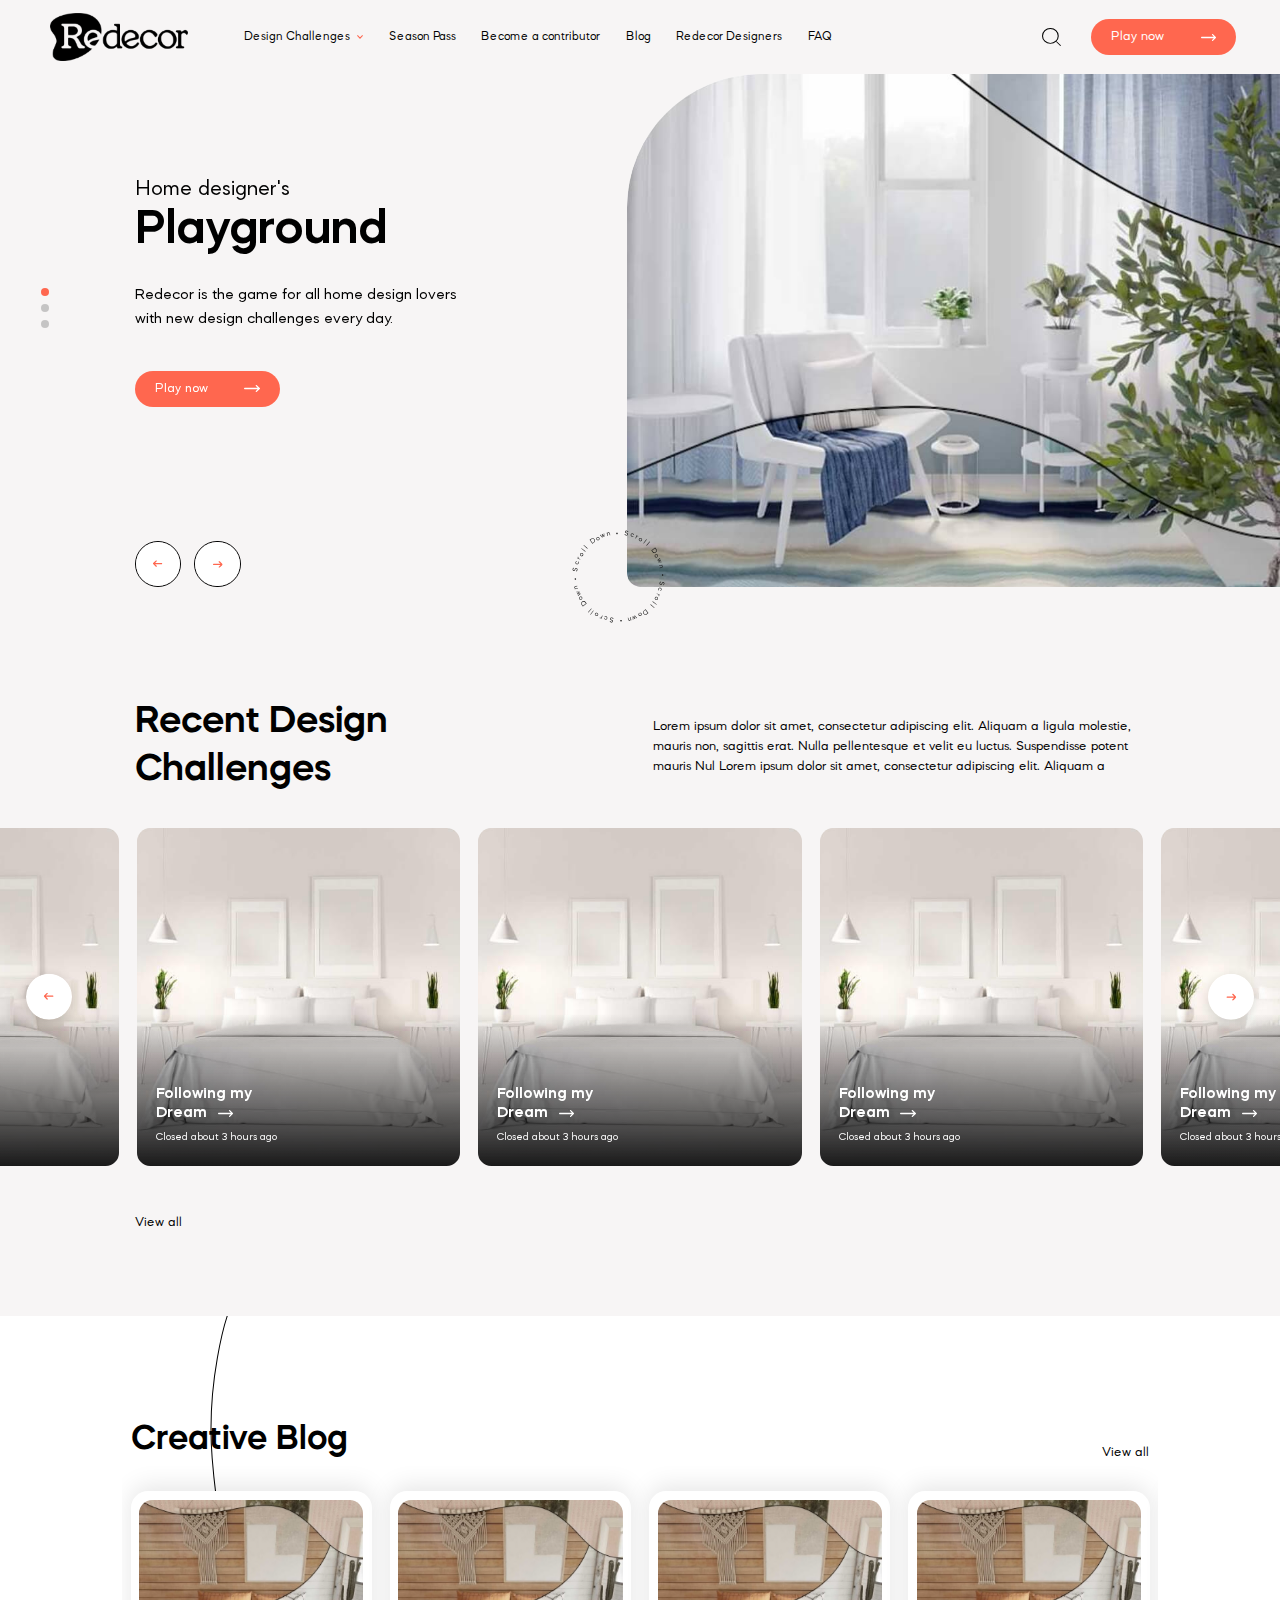
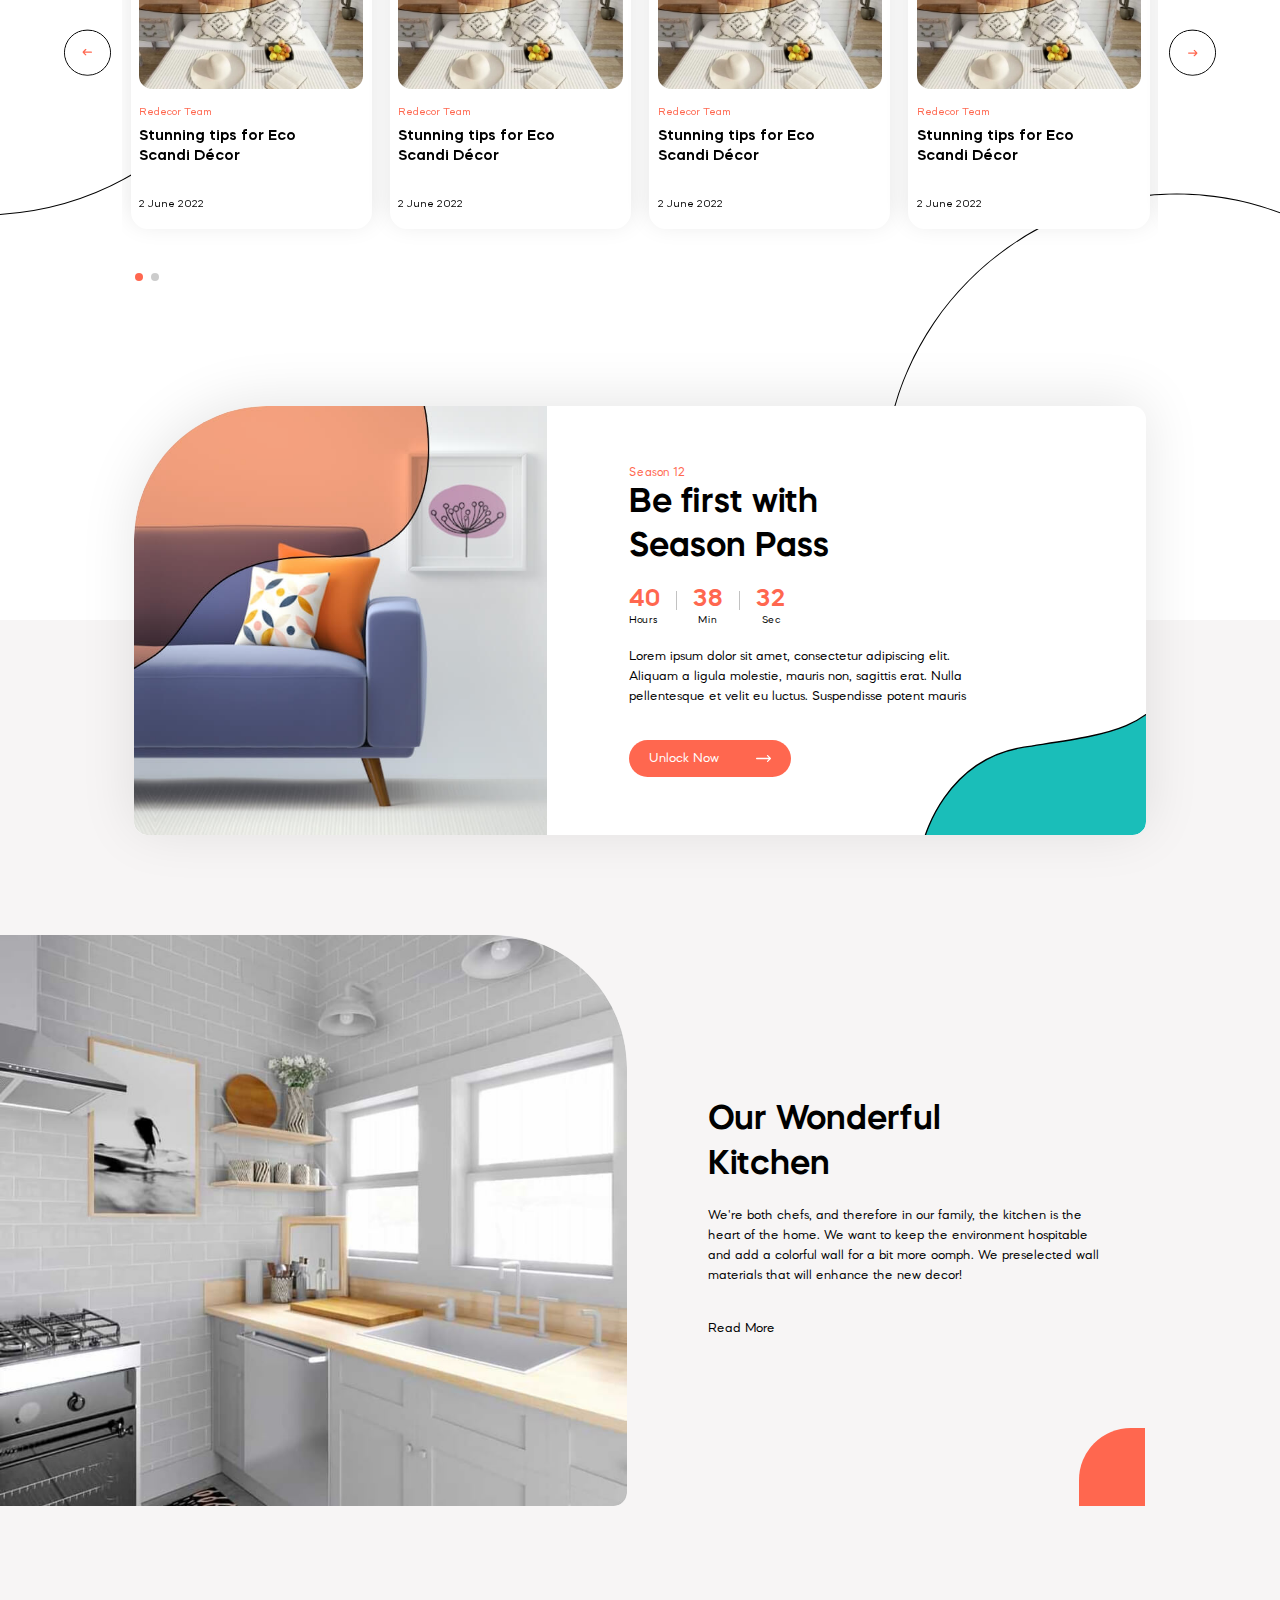
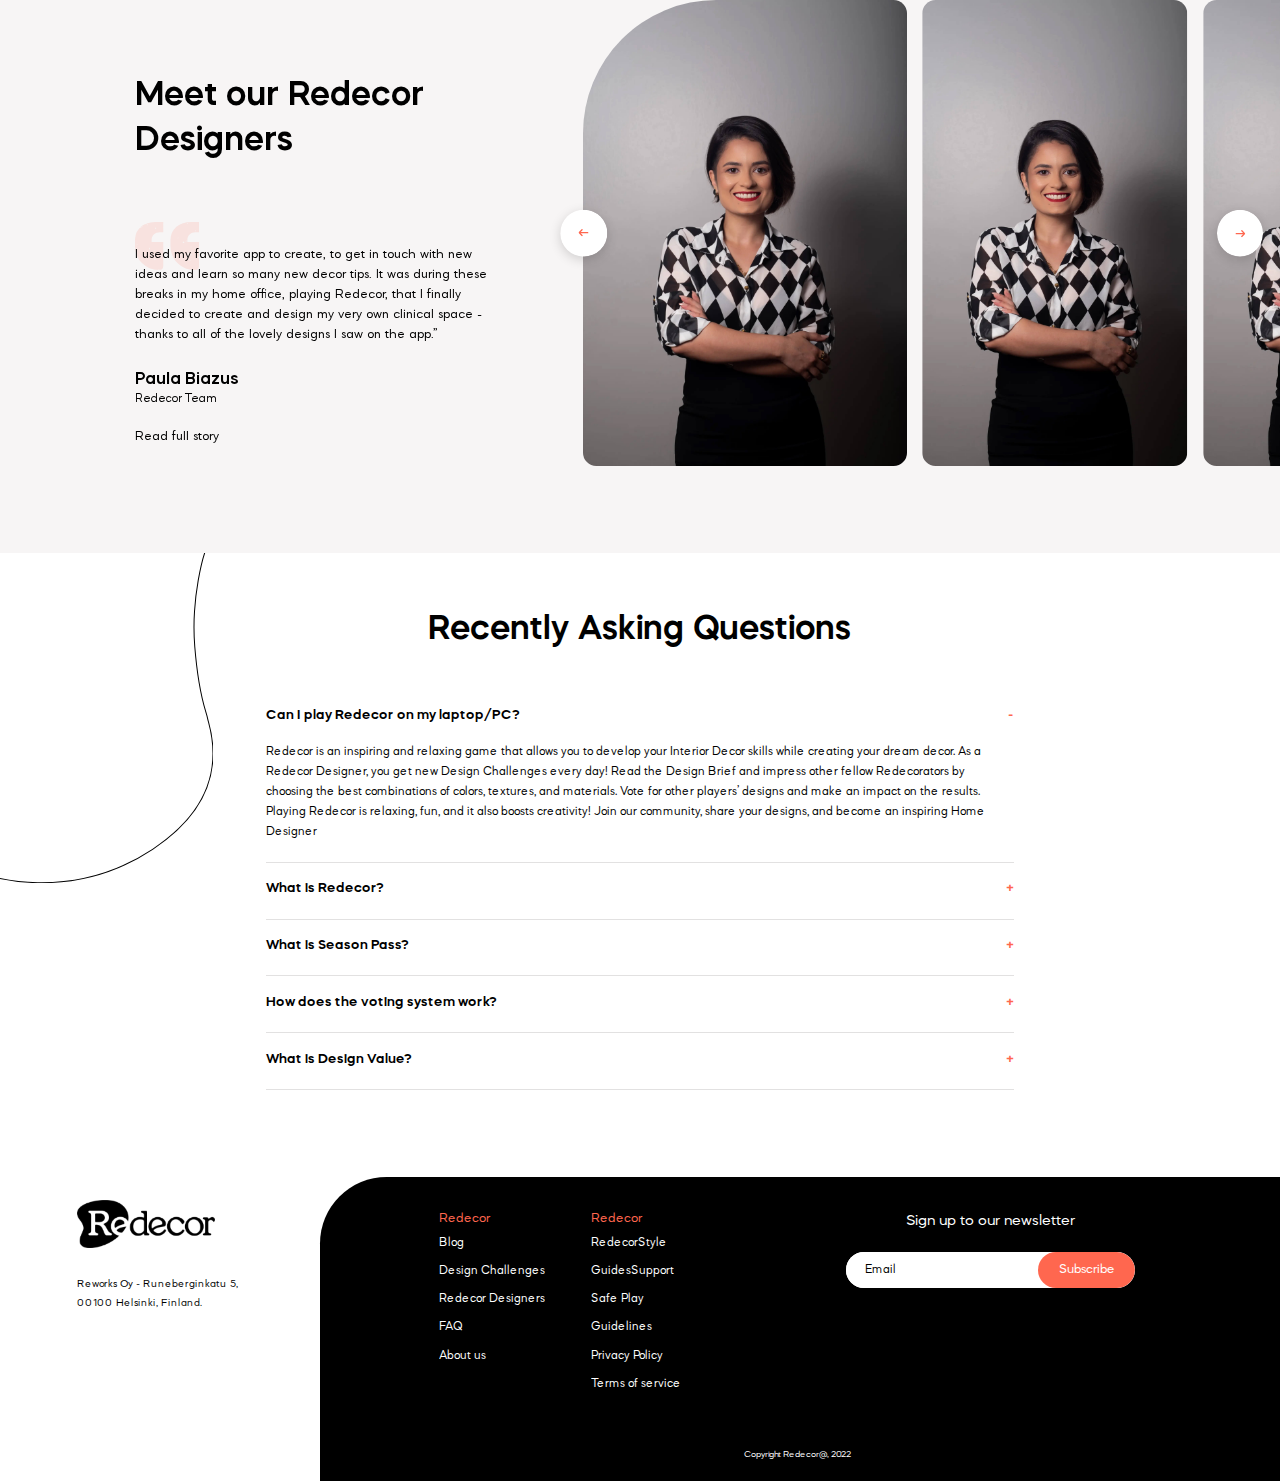
==== commit 07562e50: "[IMP] - Repo Update" ====
--- a/index.html
+++ b/index.html
@@ -27,13 +27,13 @@
       <!-- Hamburger -->
       <div class="header-hamburger d-mobile">
         <a href="#">
-          <img src="img/icons/hamburger.svg" alt="redecor-img">
-          <img src="img/icons/close-orange.svg" alt="redecor-img">
+          <img loading="lazy" src="img/icons/hamburger.svg" alt="redecor-img">
+          <img loading="lazy" src="img/icons/close-orange.svg" alt="redecor-img">
         </a>
       </div>
       <!-- Logo -->
       <div class="header-logo">
-        <a href="#"><img src="img/global/logo.png" alt="redecor-img"></a>
+        <a href="#"><img loading="lazy" src="img/global/logo.png" alt="redecor-img"></a>
       </div>
       <!-- Menu -->
       <div class="header-menu">
@@ -44,7 +44,7 @@
                 <!-- Toggler -->
                 <div class="collapse-toggler">
                   Design Challenges
-                  <img src="img/icons/chevron-down.svg" alt="redecor-img">
+                  <img loading="lazy" src="img/icons/chevron-down.svg" alt="redecor-img">
                 </div>
                 <!-- Collapse -->
                 <div class="collapse">
@@ -57,21 +57,21 @@
                 </div>
               </div>
             </li>
-            <li><a href="#">Season Pass</a></li>
-            <li><a href="#">Become a contributor</a></li>
-            <li><a href="#">Blog</a></li>
-            <li><a href="#">Redecor Designers</a></li>
-            <li><a href="#">FAQ</a></li>
-            <li class="d-mobile"><a href="#" class="btn btn-primary">Play now <img src="img/icons/arrow-right-white.svg"
+            <li><a href="#" class="link">Season Pass</a></li>
+            <li><a href="#" class="link">Become a contributor</a></li>
+            <li><a href="#" class="link">Blog</a></li>
+            <li><a href="#" class="link">Redecor Designers</a></li>
+            <li><a href="#" class="link">FAQ</a></li>
+            <li class="d-mobile"><a href="#" class="btn btn-primary">Play now <img loading="lazy" src="img/icons/arrow-right-white.svg"
                   alt="redecor-img"></a></li>
           </ul>
         </div>
       </div>
       <!-- Action -->
       <div class="header-action">
-        <a href="#" class="search"><img src="img/icons/search-black.svg" alt="redecor-img"></a>
+        <a href="#" class="search"><img loading="lazy" src="img/icons/search-black.svg" alt="redecor-img"></a>
         <div class="d-desktop">
-          <a href="#" class="btn btn-primary">Play now <img src="img/icons/arrow-right-white.svg" alt="redecor-img"></a>
+          <a href="#" class="btn btn-primary">Play now <img loading="lazy" src="img/icons/arrow-right-white.svg" alt="redecor-img"></a>
         </div>
       </div>
     </div>
@@ -89,11 +89,11 @@
               <h1 class="f-d-70 f-m-70">Playground</h1>
               <p class="f-d-24 f-m-34">Redecor is the game for all home design lovers
                 with new design challenges every day.</p>
-              <a href="#" class="btn btn-primary">Play now <img src="img/icons/arrow-right-white.svg"
+              <a href="#" class="btn btn-primary">Play now <img loading="lazy" src="img/icons/arrow-right-white.svg"
                   alt="redecor-img"></a>
             </div>
             <div class="img">
-              <img src="img/home/banner.jpg" alt="redecor-img">
+              <img loading="lazy" src="img/home/banner.jpg" alt="redecor-img">
             </div>
           </div>
         </div>
@@ -105,11 +105,11 @@
               <h2 class="f-d-70 f-m-70">Playground</h2>
               <p class="f-d-24 f-m-34">Redecor is the game for all home design lovers
                 with new design challenges every day.</p>
-              <a href="#" class="btn btn-primary">Play now <img src="img/icons/arrow-right-white.svg"
+              <a href="#" class="btn btn-primary">Play now <img loading="lazy" src="img/icons/arrow-right-white.svg"
                   alt="redecor-img"></a>
             </div>
             <div class="img">
-              <img src="img/home/banner.jpg" alt="redecor-img">
+              <img loading="lazy" src="img/home/banner.jpg" alt="redecor-img">
             </div>
           </div>
         </div>
@@ -121,11 +121,11 @@
               <h2 class="f-d-70 f-m-70">Playground</h2>
               <p class="f-d-24 f-m-34">Redecor is the game for all home design lovers
                 with new design challenges every day.</p>
-              <a href="#" class="btn btn-primary">Play now <img src="img/icons/arrow-right-white.svg"
+              <a href="#" class="btn btn-primary">Play now <img loading="lazy" src="img/icons/arrow-right-white.svg"
                   alt="redecor-img"></a>
             </div>
             <div class="img">
-              <img src="img/home/banner.jpg" alt="redecor-img">
+              <img loading="lazy" src="img/home/banner.jpg" alt="redecor-img">
             </div>
           </div>
         </div>
@@ -133,10 +133,10 @@
       <div class="swiper-pagination"></div>
       <div class="swiper-arrows">
         <div class="prev">
-          <a href="#"><img src="img/icons/arrow-left-orange-circled.svg" alt="redecor-img"></a>
+          <a href="#"><img loading="lazy" src="img/icons/arrow-left-orange-circled.svg" alt="redecor-img"></a>
         </div>
         <div class="next">
-          <a href="#"><img src="img/icons/arrow-right-orange-circled.svg" alt="redecor-img"></a>
+          <a href="#"><img loading="lazy" src="img/icons/arrow-right-orange-circled.svg" alt="redecor-img"></a>
         </div>
       </div>
     </div>
@@ -176,13 +176,13 @@
               <div class="card-1">
                 <div class="img">
                   <a href="#">
-                    <img class="lazy" data-src="img/home/post-slider-1.jpg" alt="redecor-img">
+                    <img loading="lazy" src="img/home/post-slider-1.jpg" alt="redecor-img">
                   </a>
                 </div>
                 <div class="text">
                   <a href="#">
                     <h3 class="f-d-22 f-m-34">Following my
-                      Dream <img src="img/icons/arrow-right-white.svg" alt="redecor-img"></h3>
+                      Dream <img loading="lazy" src="img/icons/arrow-right-white.svg" alt="redecor-img"></h3>
                   </a>
                   <p class="f-d-16 f-m-26">Closed about 3 hours ago</p>
                 </div>
@@ -195,13 +195,13 @@
               <div class="card-1">
                 <div class="img">
                   <a href="#">
-                    <img class="lazy" data-src="img/home/post-slider-1.jpg" alt="redecor-img">
+                    <img loading="lazy" src="img/home/post-slider-1.jpg" alt="redecor-img">
                   </a>
                 </div>
                 <div class="text">
                   <a href="#">
                     <h3 class="f-d-22 f-m-34">Following my
-                      Dream <img src="img/icons/arrow-right-white.svg" alt="redecor-img"></h3>
+                      Dream <img loading="lazy" src="img/icons/arrow-right-white.svg" alt="redecor-img"></h3>
                   </a>
                   <p class="f-d-16 f-m-26">Closed about 3 hours ago</p>
                 </div>
@@ -214,13 +214,13 @@
               <div class="card-1">
                 <div class="img">
                   <a href="#">
-                    <img class="lazy" data-src="img/home/post-slider-1.jpg" alt="redecor-img">
+                    <img loading="lazy" src="img/home/post-slider-1.jpg" alt="redecor-img">
                   </a>
                 </div>
                 <div class="text">
                   <a href="#">
                     <h3 class="f-d-22 f-m-34">Following my
-                      Dream <img src="img/icons/arrow-right-white.svg" alt="redecor-img"></h3>
+                      Dream <img loading="lazy" src="img/icons/arrow-right-white.svg" alt="redecor-img"></h3>
                   </a>
                   <p class="f-d-16 f-m-26">Closed about 3 hours ago</p>
                 </div>
@@ -233,13 +233,13 @@
               <div class="card-1">
                 <div class="img">
                   <a href="#">
-                    <img class="lazy" data-src="img/home/post-slider-1.jpg" alt="redecor-img">
+                    <img loading="lazy" src="img/home/post-slider-1.jpg" alt="redecor-img">
                   </a>
                 </div>
                 <div class="text">
                   <a href="#">
                     <h3 class="f-d-22 f-m-34">Following my
-                      Dream <img src="img/icons/arrow-right-white.svg" alt="redecor-img"></h3>
+                      Dream <img loading="lazy" src="img/icons/arrow-right-white.svg" alt="redecor-img"></h3>
                   </a>
                   <p class="f-d-16 f-m-26">Closed about 3 hours ago</p>
                 </div>
@@ -252,13 +252,13 @@
               <div class="card-1">
                 <div class="img">
                   <a href="#">
-                    <img class="lazy" data-src="img/home/post-slider-1.jpg" alt="redecor-img">
+                    <img loading="lazy" src="img/home/post-slider-1.jpg" alt="redecor-img">
                   </a>
                 </div>
                 <div class="text">
                   <a href="#">
                     <h3 class="f-d-22 f-m-34">Following my
-                      Dream <img src="img/icons/arrow-right-white.svg" alt="redecor-img"></h3>
+                      Dream <img loading="lazy" src="img/icons/arrow-right-white.svg" alt="redecor-img"></h3>
                   </a>
                   <p class="f-d-16 f-m-26">Closed about 3 hours ago</p>
                 </div>
@@ -271,13 +271,13 @@
               <div class="card-1">
                 <div class="img">
                   <a href="#">
-                    <img class="lazy" data-src="img/home/post-slider-1.jpg" alt="redecor-img">
+                    <img loading="lazy" src="img/home/post-slider-1.jpg" alt="redecor-img">
                   </a>
                 </div>
                 <div class="text">
                   <a href="#">
                     <h3 class="f-d-22 f-m-34">Following my
-                      Dream <img src="img/icons/arrow-right-white.svg" alt="redecor-img"></h3>
+                      Dream <img loading="lazy" src="img/icons/arrow-right-white.svg" alt="redecor-img"></h3>
                   </a>
                   <p class="f-d-16 f-m-26">Closed about 3 hours ago</p>
                 </div>
@@ -288,10 +288,10 @@
         <div class="swiper-pagination"></div>
         <div class="swiper-arrows">
           <div class="prev">
-            <a href="#"><img src="img/icons/arrow-left-orange-circled.svg" alt="redecor-img"></a>
+            <a href="#"><img loading="lazy" src="img/icons/arrow-left-orange-circled.svg" alt="redecor-img"></a>
           </div>
           <div class="next">
-            <a href="#"><img src="img/icons/arrow-right-orange-circled.svg" alt="redecor-img"></a>
+            <a href="#"><img loading="lazy" src="img/icons/arrow-right-orange-circled.svg" alt="redecor-img"></a>
           </div>
         </div>
       </div>
@@ -316,7 +316,7 @@
               <div class="card-2">
                 <div class="img">
                   <a href="#">
-                    <img class="lazy" data-src="img/home/blog-post-1.jpg" alt="redecor-img">
+                    <img loading="lazy" src="img/home/blog-post-1.jpg" alt="redecor-img">
                   </a>
                 </div>
                 <div class="text">
@@ -336,7 +336,7 @@
               <div class="card-2">
                 <div class="img">
                   <a href="#">
-                    <img class="lazy" data-src="img/home/blog-post-1.jpg" alt="redecor-img">
+                    <img loading="lazy" src="img/home/blog-post-1.jpg" alt="redecor-img">
                   </a>
                 </div>
                 <div class="text">
@@ -356,7 +356,7 @@
               <div class="card-2">
                 <div class="img">
                   <a href="#">
-                    <img class="lazy" data-src="img/home/blog-post-1.jpg" alt="redecor-img">
+                    <img loading="lazy" src="img/home/blog-post-1.jpg" alt="redecor-img">
                   </a>
                 </div>
                 <div class="text">
@@ -376,7 +376,7 @@
               <div class="card-2">
                 <div class="img">
                   <a href="#">
-                    <img class="lazy" data-src="img/home/blog-post-1.jpg" alt="redecor-img">
+                    <img loading="lazy" src="img/home/blog-post-1.jpg" alt="redecor-img">
                   </a>
                 </div>
                 <div class="text">
@@ -396,7 +396,7 @@
               <div class="card-2">
                 <div class="img">
                   <a href="#">
-                    <img class="lazy" data-src="img/home/blog-post-1.jpg" alt="redecor-img">
+                    <img loading="lazy" src="img/home/blog-post-1.jpg" alt="redecor-img">
                   </a>
                 </div>
                 <div class="text">
@@ -414,20 +414,20 @@
         <div class="swiper-pagination"></div>
         <div class="swiper-arrows">
           <div class="prev">
-            <a href="#"><img src="img/icons/arrow-left-orange-circled.svg" alt="redecor-img"></a>
+            <a href="#"><img loading="lazy" src="img/icons/arrow-left-orange-circled.svg" alt="redecor-img"></a>
           </div>
           <div class="next">
-            <a href="#"><img src="img/icons/arrow-right-orange-circled.svg" alt="redecor-img"></a>
+            <a href="#"><img loading="lazy" src="img/icons/arrow-right-orange-circled.svg" alt="redecor-img"></a>
           </div>
         </div>
       </div>
     </div>
     <div class="bg-1">
-      <img class="d-desktop" src="img/home/post-slider-2-bg-1.svg" alt="redecor-img">
-      <img class="d-mobile" src="img/home/post-slider-2-bg-1-mobile.svg" alt="redecor-img">
+      <img loading="lazy" class="d-desktop" src="img/home/post-slider-2-bg-1.svg" alt="redecor-img">
+      <img loading="lazy" class="d-mobile" src="img/home/post-slider-2-bg-1-mobile.svg" alt="redecor-img">
     </div>
     <div class="bg-2">
-      <img class="lazy" data-src="img/home/post-slider-2-bg-2.svg" alt="redecor-img">
+      <img loading="lazy" src="img/home/post-slider-2-bg-2.svg" alt="redecor-img">
     </div>
   </div>
 
@@ -437,7 +437,7 @@
       <!-- Card -->
       <div class="season-pass-card">
         <div class="img">
-          <img class="lazy" data-src="img/home/season-pass-img.jpg" alt="redecor-img">
+          <img loading="lazy" src="img/home/season-pass-img.jpg" alt="redecor-img">
         </div>
         <div class="text">
           <p class="f-d-18 f-m-30 text-orange">Season 12</p>
@@ -461,11 +461,11 @@
           </div>
           <p class="f-d-20 f-m-30">Lorem ipsum dolor sit amet, consectetur adipiscing elit. Aliquam a ligula molestie,
             mauris non, sagittis erat. Nulla pellentesque et velit eu luctus. Suspendisse potent mauris </p>
-          <a href="#" class="btn btn-primary">Unlock Now <img src="img/icons/arrow-right-white.svg"
+          <a href="#" class="btn btn-primary">Unlock Now <img loading="lazy" src="img/icons/arrow-right-white.svg"
               alt="redecor-img"></a>
         </div>
         <div class="bg">
-          <img class="lazy" data-src="img/home/season-pass-bg.svg" alt="redecor-img">
+          <img loading="lazy" src="img/home/season-pass-bg.svg" alt="redecor-img">
         </div>
       </div>
     </div>
@@ -474,7 +474,7 @@
   <!-- Media Section -->
   <div class="media-section">
     <div class="img">
-      <img class="lazy" data-src="img/home/media.jpg" alt="redecor-img">
+      <img loading="lazy" src="img/home/media.jpg" alt="redecor-img">
     </div>
     <div class="text">
       <h2 class="f-d-50 f-m-55">Our Wonderful
@@ -486,7 +486,7 @@
       <a href="#" class="f-d-20 f-m-30 link">Read More</a>
     </div>
     <div class="bg">
-      <img class="lazy" data-src="img/home/media-bg.svg" alt="redecor-img">
+      <img loading="lazy" src="img/home/media-bg.svg" alt="redecor-img">
     </div>
   </div>
 
@@ -504,7 +504,7 @@
               <div class="swiper-slide">
                 <!-- Text -->
                 <div class="text">
-                  <img class="quottes" src="img/icons/quottes.svg" alt="redecor-img">
+                  <img loading="lazy" class="quottes" src="img/icons/quottes.svg" alt="redecor-img">
                   <p class="f-d-20 f-m-30 regular">I used my favorite app to create, to get in touch with new ideas and
                     learn so many new decor tips. It was during these breaks in my home office, playing Redecor, that I
                     finally decided to create and design my very own clinical space - thanks to all of the lovely
@@ -515,14 +515,14 @@
                 </div>
                 <!-- Img -->
                 <div class="img">
-                  <img class="lazy" data-src="img/home/person.jpg" alt="redecor-img">
+                  <img loading="lazy" src="img/home/person.jpg" alt="redecor-img">
                 </div>
               </div>
               <!-- Slide -->
               <div class="swiper-slide">
                 <!-- Text -->
                 <div class="text">
-                  <img class="quottes" src="img/icons/quottes.svg" alt="redecor-img">
+                  <img loading="lazy" class="quottes" src="img/icons/quottes.svg" alt="redecor-img">
                   <p class="f-d-20 f-m-30 regular">I used my favorite app to create, to get in touch with new ideas and
                     learn so many new decor tips. It was during these breaks in my home office, playing Redecor, that I
                     finally decided to create and design my very own clinical space - thanks to all of the lovely
@@ -533,14 +533,14 @@
                 </div>
                 <!-- Img -->
                 <div class="img">
-                  <img class="lazy" data-src="img/home/person.jpg" alt="redecor-img">
+                  <img loading="lazy" src="img/home/person.jpg" alt="redecor-img">
                 </div>
               </div>
               <!-- Slide -->
               <div class="swiper-slide">
                 <!-- Text -->
                 <div class="text">
-                  <img class="quottes" src="img/icons/quottes.svg" alt="redecor-img">
+                  <img loading="lazy" class="quottes" src="img/icons/quottes.svg" alt="redecor-img">
                   <p class="f-d-20 f-m-30 regular">I used my favorite app to create, to get in touch with new ideas and
                     learn so many new decor tips. It was during these breaks in my home office, playing Redecor, that I
                     finally decided to create and design my very own clinical space - thanks to all of the lovely
@@ -551,7 +551,7 @@
                 </div>
                 <!-- Img -->
                 <div class="img">
-                  <img class="lazy" data-src="img/home/person.jpg" alt="redecor-img">
+                  <img loading="lazy" src="img/home/person.jpg" alt="redecor-img">
                 </div>
               </div>
             </div>
@@ -559,10 +559,10 @@
           </div>
           <div class="swiper-arrows">
             <div class="prev">
-              <a href="#"><img src="img/icons/arrow-left-orange-circled.svg" alt="redecor-img"></a>
+              <a href="#"><img loading="lazy" src="img/icons/arrow-left-orange-circled.svg" alt="redecor-img"></a>
             </div>
             <div class="next">
-              <a href="#"><img src="img/icons/arrow-right-orange-circled.svg" alt="redecor-img"></a>
+              <a href="#"><img loading="lazy" src="img/icons/arrow-right-orange-circled.svg" alt="redecor-img"></a>
             </div>
           </div>
         </div>
@@ -574,21 +574,21 @@
               <div class="swiper-slide">
                 <!-- Img -->
                 <div class="img">
-                  <img class="lazy" data-src="img/home/person.jpg" alt="redecor-img">
+                  <img loading="lazy" src="img/home/person.jpg" alt="redecor-img">
                 </div>
               </div>
               <!-- Slide -->
               <div class="swiper-slide">
                 <!-- Img -->
                 <div class="img">
-                  <img class="lazy" data-src="img/home/person.jpg" alt="redecor-img">
+                  <img loading="lazy" src="img/home/person.jpg" alt="redecor-img">
                 </div>
               </div>
               <!-- Slide -->
               <div class="swiper-slide">
                 <!-- Img -->
                 <div class="img">
-                  <img class="lazy" data-src="img/home/person.jpg" alt="redecor-img">
+                  <img loading="lazy" src="img/home/person.jpg" alt="redecor-img">
                 </div>
               </div>
             </div>
@@ -727,11 +727,11 @@
       </div>
     </div>
     <div class="bg-1">
-      <img class="d-desktop" src="img/home/faq-bg-1.svg" alt="redecor-img">
-      <img class="d-mobile" src="img/home/faq-bg-1-mobile.svg" alt="redecor-img">
+      <img loading="lazy" class="d-desktop" src="img/home/faq-bg-1.svg" alt="redecor-img">
+      <img loading="lazy" class="d-mobile" src="img/home/faq-bg-1-mobile.svg" alt="redecor-img">
     </div>
     <div class="bg-2">
-      <img class="lazy" data-src="img/home/faq-bg-2.svg" alt="redecor-img">
+      <img loading="lazy" src="img/home/faq-bg-2.svg" alt="redecor-img">
     </div>
   </div>
 
@@ -740,13 +740,13 @@
     <!-- Side -->
     <div class="footer-side">
       <div>
-        <div class="footer-logo"><a href="#"><img class="lazy" data-src="img/global/logo.png" alt="redecor-img"></a></div>
+        <div class="footer-logo"><a href="#"><img loading="lazy" src="img/global/logo.png" alt="redecor-img"></a></div>
         <p class="f-d-16 f-m-24">Reworks Oy - Runeberginkatu 5,<br> 00100 Helsinki, Finland.</p>
       </div>
       <div>
         <ul>
-          <li><a href="#"><img class="lazy" data-src="img/global/google-play.png" alt="redecor-img"></a></li>
-          <li><a href="#"><img class="lazy" data-src="img/global/app-store.png" alt="redecor-img"></a></li>
+          <li><a href="#"><img loading="lazy" src="img/global/google-play.png" alt="redecor-img"></a></li>
+          <li><a href="#"><img loading="lazy" src="img/global/app-store.png" alt="redecor-img"></a></li>
         </ul>
       </div>
     </div>
@@ -811,17 +811,17 @@
           <div class="newsletter">
             <p class="f-d-24 f-m-34">Sign up to our newsletter</p>
             <form>
-              <input type="text" class="input-primary" placeholder="Email" class="f-d-18 f-m-28">
+              <input type="text" class="input-primary f-d-18 f-m-28" placeholder="Email">
               <button type="submit" class="btn btn-primary">Subscribe</button>
             </form>
             <div class="social">
               <ul>
-                <li><a href="#"><img src="img/icons/tw-circled.svg" alt="redecor-img"></a></li>
-                <li><a href="#"><img src="img/icons/tt-circled.svg" alt="redecor-img"></a></li>
-                <li><a href="#"><img src="img/icons/pin-circled.svg" alt="redecor-img"></a></li>
-                <li><a href="#"><img src="img/icons/fb-circled.svg" alt="redecor-img"></a></li>
-                <li><a href="#"><img src="img/icons/ig-circled.svg" alt="redecor-img"></a></li>
-                <li><a href="#"><img src="img/icons/yt-circled.svg" alt="redecor-img"></a></li>
+                <li><a href="#"><img loading="lazy" src="img/icons/tw-circled.svg" alt="redecor-img"></a></li>
+                <li><a href="#"><img loading="lazy" src="img/icons/tt-circled.svg" alt="redecor-img"></a></li>
+                <li><a href="#"><img loading="lazy" src="img/icons/pin-circled.svg" alt="redecor-img"></a></li>
+                <li><a href="#"><img loading="lazy" src="img/icons/fb-circled.svg" alt="redecor-img"></a></li>
+                <li><a href="#"><img loading="lazy" src="img/icons/ig-circled.svg" alt="redecor-img"></a></li>
+                <li><a href="#"><img loading="lazy" src="img/icons/yt-circled.svg" alt="redecor-img"></a></li>
               </ul>
             </div>
           </div>
@@ -842,13 +842,6 @@
   <script src="js/elevate-framework.js"></script>
   <script src="js/app.js"></script>
 
-  <!-- Lazy Loading -->
-  <script src="js/lazyload.min.js"></script>
-  <script>
-    (function () {
-      ll = new LazyLoad({});
-    })();
-  </script>
 
 </body>
 
--- a/css/elevate-framework.css
+++ b/css/elevate-framework.css
@@ -120,6 +120,7 @@
 /* Font Desktop (f-d) */
 /* Fonts made from 1920px desktop design */
 
+.f-d-13 {font-size: 0.67vw !important; /* 13px */ }
 .f-d-14 {font-size: 0.73vw !important; /* 14px */ }
 .f-d-16 {font-size: 0.83vw !important; /* 16px */ }
 .f-d-17 {font-size: 0.88vw !important; /* 17px */ }
--- a/css/style.css
+++ b/css/style.css
@@ -22,12 +22,16 @@
 
 @media (max-width: 1023.98px) {
   body {
-    padding-top: 17.5vw;
+    padding-top: 17vw;
   }
 }
 
 .text-orange {
   color: #FF674F;
+}
+
+.text-green {
+  color: #1ABEB9;
 }
 
 /* #Btn
@@ -43,6 +47,7 @@
   background-color: transparent;
   border: none;
   border: 1px solid transparent;
+  transition: all .4s ease;
 }
 
 .btn img {
@@ -56,6 +61,10 @@
   border-radius: 500px;
 }
 
+.btn.btn-primary:hover {
+  background-color: black;
+}
+
 .btn.btn-secondary {
   color: #FF674F;
   border-color: #FF674F;
@@ -78,7 +87,7 @@
     width: 5vw;
     margin-left: 11.33vw;
   }
-  
+
   .btn.btn-small {
     height: 8.66vw;
     padding: 0 5.33vw;
@@ -135,10 +144,21 @@
   .link::before {
     transform: scaleX(1);
   }
+
+  .header .link,
+  .footer .link {
+    padding: 0;
+  }
+
+  .header .link::before,
+  .footer .link::before {
+    display: none;
+  }
 }
 
 /* #Input
 ================================================== */
+/* Primary */
 .input-primary {
   font-family: inherit;
   background-color: white;
@@ -158,6 +178,116 @@
   }
 }
 
+/* Secondary */
+.input-secondary {
+  font-family: inherit;
+  display: block;
+  color: #BFBFBF;
+  padding: .78vw 0;
+  width: 100%;
+  border: none;
+  background-color: transparent;
+  border-bottom: 1px solid #BFBFBF;
+}
+
+.input-secondary::placeholder {
+  color: #BFBFBF;
+}
+
+@media (max-width: 1023.98px) {
+  .input-secondary {
+    border: 1px solid #BFBFBF;
+    height: 12vw;
+    border-radius: 500px;
+    padding: 0 4vw;
+  }
+}
+
+/* #Select
+================================================== */
+.select-primary {
+  font-family: inherit;
+  display: block;
+  color: #BFBFBF;
+  padding: .78vw 0;
+  width: 100%;
+  border: none;
+  background-color: transparent;
+  border-bottom: 1px solid #BFBFBF;
+  appearance: none;
+
+  background-image: url('../img/icons/chevron-down-orange.svg');
+  background-repeat: no-repeat;
+  background-size: .5vw auto;
+  background-position: 100% 50%;
+}
+
+@media (max-width: 1023.98px) {
+  .select-primary {
+    border: 1px solid #BFBFBF;
+    height: 12vw;
+    border-radius: 500px;
+    padding: 0 4vw;
+    background-size: 2.66vw auto;
+    background-position: 93% 50%;
+  }
+}
+
+/* #Textarea
+================================================== */
+.textarea-primary {
+  font-family: inherit;
+  display: block;
+  color: #BFBFBF;
+  padding: .78vw 0;
+  width: 100%;
+  border: none;
+  background-color: transparent;
+  border-bottom: 1px solid #BFBFBF;
+  resize: none;
+}
+
+@media (max-width: 1023.98px) {
+  .textarea-primary {
+    padding: 4vw;
+    border: 1px solid #BFBFBF;
+    border-radius: 1.33vw;
+    height: 42vw;
+  }
+}
+
+/* #Upload
+================================================== */
+.upload {
+  display: flex;
+  align-items: center;
+  justify-content: center;
+  flex-direction: column;
+  height: 5.2vw;
+  border: 1px dashed #FF674F;
+  border-radius: .5vw;
+}
+
+.upload img {
+  width: 1.8vw;
+  margin-bottom: .5vw;
+}
+
+@media (max-width: 1023.98px) {
+  .upload {
+    height: 29.73vw;
+    border-radius: 1.33vw;
+    padding: 0 14%;
+    text-align: center;
+    line-height: 1.25;
+  }
+
+  .upload img {
+    width: 8.66vw;
+    margin-bottom: 2.66vw;
+  }
+}
+
 /* #Swiper Arrows
   ======================================================= */
 .swiper-arrows {
@@ -188,7 +318,8 @@
 
 /* #Swiper Pagination
 ================================================== */
-.swiper-horizontal>.swiper-pagination-bullets, .swiper-pagination-bullets.swiper-pagination-horizontal {
+.swiper-horizontal>.swiper-pagination-bullets,
+.swiper-pagination-bullets.swiper-pagination-horizontal {
   bottom: 0;
 }
 
@@ -254,28 +385,49 @@
   vertical-align: middle;
 }
 
+.card-1 .card-label {
+  position: absolute;
+  top: 1.3vw;
+  left: 1.5vw;
+  background-color: #FF674F;
+  color: white;
+  display: flex;
+  align-items: center;
+  justify-content: center;
+  height: 1.5vw;
+  border-radius: 500px;
+  padding: 0 1.2vw;
+}
+
 @media (max-width: 1023.98px) {
   .card-1 {
     border-radius: 2.66vw;
   }
-  
+
   .card-1 .img img {
     height: 78.13vw;
   }
-  
+
   .card-1 .text {
     bottom: 4vw;
     left: 4vw;
     width: 41vw;
   }
-  
+
   .card-1 h3 {
     margin-bottom: 3.33vw;
   }
-  
+
   .card-1 h3 img {
     width: 3vw;
     margin-left: 2vw;
+  }
+
+  .card-1 .card-label {
+    top: 4.93vw;
+    left: 4.93vw;
+    height: 6.26vw;
+    padding: 0 3.33vw;
   }
 }
 
@@ -283,7 +435,7 @@
 ================================================== */
 .card-2 {
   background-color: white;
-  box-shadow: 0 -5px 25px rgba(0,0,0,.1);
+  box-shadow: 0 -5px 25px rgba(0, 0, 0, .1);
   border-radius: 1.33vw;
   padding: .67vw .67vw 1.3vw .67vw;
 }
@@ -329,19 +481,241 @@
   .card-2 .img {
     border-radius: 2.66vw;
   }
-  
+
   .card-2 .img img {
     height: 56.26vw;
     border-radius: 2.66vw;
   }
-  
+
   .card-2 .text {
     margin-top: 4vw;
   }
-  
+
   .card-2 h3 {
     line-height: 1.35;
     margin: 2vw 0 8.66vw 0;
+  }
+}
+
+/* #Card 3
+================================================== */
+.card-3 {
+  position: relative;
+  border-radius: 1.04vw;
+  overflow: hidden;
+}
+
+.card-3 .img {
+  position: relative;
+  overflow: hidden;
+  border-radius: 1.04vw;
+}
+
+.card-3 .img a::after {
+  content: '';
+  position: absolute;
+  bottom: 0;
+  left: 0;
+  width: 100%;
+  height: 45%;
+  background-image: linear-gradient(to top, #191919, transparent);
+}
+
+.card-3 .img img {
+  width: 100%;
+  height: 19vw;
+  object-fit: cover;
+  object-position: center;
+  transform: scale(1.01);
+  transition: all .5s ease;
+  backface-visibility: hidden;
+}
+
+.card-3:hover .img img {
+  transform: scale(1.05);
+}
+
+.card-3 .author {
+  position: absolute;
+  bottom: 1vw;
+  left: 1vw;
+  color: white;
+  width: 75%;
+  line-height: 1.375;
+}
+
+.card-3 .author a {
+  display: flex;
+  align-items: center;
+}
+
+.card-3 .author img {
+  width: 2vw;
+  height: 2vw;
+  object-fit: cover;
+  object-position: center;
+  border-radius: 50%;
+  margin-right: .5vw;
+}
+
+.card-3 .rating {
+  position: absolute;
+  top: 1vw;
+  left: 1vw;
+}
+
+@media (max-width: 1023.98px) {
+  .card-3 {
+    border-radius: 0;
+  }
+
+  .card-3 .img {
+    border-radius: 2.66vw;
+  }
+
+  .card-3 .img a::after {
+    display: none;
+  }
+
+  .card-3 .img img {
+    height: 44.66vw;
+  }
+
+  .card-3 .author {
+    position: static;
+    color: black;
+    width: 100%;
+    margin-top: 2vw;
+  }
+
+  .card-3 .author a {
+    display: flex;
+    align-items: center;
+  }
+
+  .card-3 .author img {
+    width: 6.4vw;
+    height: 6.4vw;
+    margin-right: 2vw;
+  }
+
+  .card-3 .rating {
+    top: 2vw;
+    left: 2vw;
+  }
+}
+
+/* #Card 4
+================================================== */
+.card-4 {
+  padding: .6vw;
+  transition: all .4s ease;
+  border-radius: .5vw;
+  position: relative;
+}
+
+.card-4:hover {
+  background-color: white;
+  box-shadow: 0 -5px 55px rgba(0, 0, 0, .1);
+}
+
+.card-4 .img {
+  position: relative;
+  overflow: hidden;
+}
+
+.card-4 .img img {
+  width: 100%;
+  height: 7.55vw;
+  object-fit: cover;
+  object-position: center;
+  border-radius: .5vw;
+}
+
+.card-4 .text {
+  padding-top: .4vw;
+  line-height: 1.2;
+}
+
+.card-img-overlay {
+  position: absolute;
+  bottom: 0;
+  left: 50%;
+  transform: translate(-50%);
+  font-weight: bold;
+  font-size: 1.5vw;
+}
+
+.card-lock {
+  position: absolute;
+  top: 1.2vw;
+  left: 1.2vw;
+}
+
+.card-lock img {
+  width: 1.5vw;
+}
+
+@media (max-width: 1023.98px) {
+  .card-4 {
+    padding: 1.73vw 1.73vw 4vw 1.73vw;
+    border-radius: 2.66vw;
+  }
+
+  .card-4 .img img {
+    height: 44.66vw;
+    border-radius: 2.66vw;
+  }
+
+  .card-4 .text {
+    padding-top: 2vw;
+  }
+
+  .card-img-overlay {
+    font-size: 8vw;
+  }
+
+  .card-lock {
+    top: 3.33vw;
+    left: 3.33vw;
+  }
+
+  .card-lock img {
+    width: 7.73vw;
+  }
+}
+
+/* #Rating
+================================================== */
+.rating {
+  display: flex;
+  align-items: center;
+  line-height: 1;
+}
+
+.rating img {
+  width: .937vw;
+  margin-right: .25vw;
+  margin-bottom: .2vw;
+}
+
+.rating.rating-label {
+  background-color: white;
+  height: 1.5vw;
+  padding: 0 .5vw;
+  border-radius: 500px;
+}
+
+@media (max-width: 1023.98px) {
+  .rating img {
+    width: 2.93vw;
+    margin-right: .8vw;
+    margin-bottom: .7vw;
+  }
+
+  .rating.rating-label {
+    height: 6.26vw;
+    padding: 0 2vw;
   }
 }
 
@@ -355,6 +729,12 @@
   background-color: #F7F5F5;
   z-index: 10000;
   padding: 1vw 0;
+  transition: all .4s ease;
+}
+
+.header.header-white {
+  background-color: white;
+  box-shadow: 0 -5px 55px rgba(0, 0, 0, .1);
 }
 
 .header .container {
@@ -399,6 +779,7 @@
 .header .collapse-toggler {
   display: flex;
   align-items: center;
+  padding: .78vw 0;
 }
 
 .header .collapse-toggler img {
@@ -537,6 +918,7 @@
     display: flex;
     align-items: center;
     justify-content: space-between;
+    padding: 0;
   }
 
   .header .collapse-toggler img {
@@ -619,8 +1001,12 @@
 }
 
 .footer-main .collapse a {
-  margin: .6vw 0;
+  margin: .4vw 0;
   display: block;
+}
+
+.footer-main .collapse li {
+  display: flex;
 }
 
 .footer-main .social ul {
@@ -1001,7 +1387,7 @@
   line-height: 1.66;
 }
 
-.faq .collapse > div {
+.faq .collapse>div {
   padding-top: 1.3vw;
 }
 
@@ -1030,31 +1416,31 @@
   .faq {
     padding: 30.66vw 0 14vw 0;
   }
-  
+
   .faq .container {
     width: 90%;
   }
-  
+
   .faq h2 {
     text-align: left;
     margin-bottom: 6vw;
     width: 75%;
     line-height: 1.34;
   }
-  
+
   .faq .collapsible {
     padding: 5.33vw 0 6vw 0;
   }
-  
-  .faq .collapse > div {
+
+  .faq .collapse>div {
     padding-top: 4vw;
   }
-  
+
   /* Bg Elements */
   .faq .bg-1 img {
     width: 25.6vw;
   }
-  
+
   .faq .bg-2 {
     display: none;
   }
@@ -1074,7 +1460,8 @@
   flex: 0 0 48.95vw;
 }
 
-.media-section .img img {
+.media-section .img img,
+.media-section .img video {
   width: 100%;
   height: 44.68vw;
   object-fit: cover;
@@ -1113,30 +1500,94 @@
     padding-top: 14vw;
     padding-bottom: 18.3vw;
   }
-  
-  .media-section .img img {
+
+  .media-section .img img,
+  .media-section .img video {
     width: 100%;
     height: 86.8vw;
     border-bottom-right-radius: 2.66vw;
     border-top-right-radius: 26.6vw;
   }
-  
+
   .media-section .text {
     margin-left: 0;
     margin-top: 4vw;
   }
-  
+
   .media-section h2 {
     line-height: 1.34;
   }
-  
+
   .media-section p {
     margin: 4vw 0 5.33vw 0;
     line-height: 1.5;
   }
-  
+
   .media-section .bg {
     display: none;
+  }
+}
+
+/* #Media Section Alt
+================================================== */
+.media-section.alt {
+  padding: 0;
+}
+
+.media-section.alt .img {
+  flex: 0 0 49.27vw;
+}
+
+.media-section.alt .img img,
+.media-section.alt .img video {
+  height: 34.7vw;
+}
+
+.media-section.alt h2 {
+  line-height: 1.34;
+  margin-bottom: 2vw;
+}
+
+.media-section.alt .text p {
+  margin: 0;
+}
+
+.media-section.alt .text a {
+  display: flex;
+  align-items: center;
+  margin-top: 2.34vw;
+}
+
+.media-section.alt .text a img {
+  width: 2.86vw;
+  margin-right: .6vw;
+}
+
+@media (max-width: 1023.98px) {
+  .media-section.alt {
+    padding: 0 4.93vw;
+  }
+
+  .media-section.alt .img img,
+  .media-section.alt .img video {
+    height: 86.66vw;
+  }
+
+  .media-section.alt h2 {
+    margin-bottom: 2.66vw;
+  }
+
+  .media-section.alt .text p {
+    margin: 0;
+  }
+
+  .media-section.alt .text a {
+    margin-top: 5.33vw;
+  }
+
+  .media-section.alt .text a img {
+    width: 10.4vw;
+    margin-right: 2.6vw;
   }
 }
 
@@ -1177,7 +1628,7 @@
   border-radius: 1.04vw;
   border-top-left-radius: 10.4vw;
   overflow: hidden;
-  box-shadow: 0 -5px 55px rgba(0,0,0,.1);
+  box-shadow: 0 -5px 55px rgba(0, 0, 0, .1);
   background-color: white;
 }
 
@@ -1253,44 +1704,44 @@
     display: block;
     border-radius: 0;
     border-top-left-radius: 26.6vw;
-    box-shadow: 0 -5px 55px rgba(0,0,0,.1);
+    box-shadow: 0 -5px 55px rgba(0, 0, 0, .1);
     padding: 4.93vw 4.93vw 8vw 4.93vw;
   }
-  
+
   .season-pass-card .img img {
     height: 71.6vw;
     border-bottom-left-radius: 2.66vw;
     border-top-left-radius: 26.6vw;
   }
-  
+
   .season-pass-card .text {
     margin-left: 0;
     margin-top: 5.33vw;
   }
-  
+
   .season-pass-card h2 {
     line-height: 1.34;
     margin-bottom: 2vw;
   }
-  
+
   .season-pass-card .numbers {
     margin-bottom: 5.33vw;
   }
-  
+
   .season-pass-card .numbers ul li:not(:last-child) {
     padding-right: 5.33vw;
     margin-right: 5.33vw;
   }
-  
+
   .season-pass-card .numbers ul li:not(:last-child)::after {
     top: .78vw;
     height: 6.65vw;
   }
-  
+
   .season-pass-card .btn {
     margin-top: 8vw;
   }
-  
+
   .season-pass-card .bg img {
     width: 30.4vw;
   }
@@ -1356,33 +1807,33 @@
   .card-slider-1 {
     padding: 14.4vw 0 16vw 0;
   }
-  
+
   .card-slider-1 .heading {
     width: 100%;
     padding: 0 4.93vw;
     display: block;
     margin-bottom: 8.66vw;
   }
-  
+
   .card-slider-1 .heading h2 {
     margin-bottom: 4vw;
   }
-  
+
   .card-slider-1 .heading p {
     line-height: 1.5;
   }
-  
+
   .card-slider-1 .link-wrap {
     padding-left: 0;
     display: flex;
     justify-content: center;
     margin-top: 11vw;
   }
-  
+
   .card-slider-1 .swiper {
     padding-bottom: 11vw;
   }
-  
+
   .card-slider-1 .swiper-slide {
     padding: 0 2vw;
   }
@@ -1431,7 +1882,7 @@
 /* Swiper Arrows */
 .card-slider-2 .swiper-arrows img {
   box-shadow: none;
-  border: 1px solid black;  
+  border: 1px solid black;
 }
 
 .card-slider-2 .prev {
@@ -1474,7 +1925,7 @@
     position: relative;
     padding: 27.46vw 0 24vw 0;
   }
-  
+
   .card-slider-2 .container {
     position: relative;
     z-index: 1;
@@ -1492,7 +1943,7 @@
     left: 50%;
     transform: translateX(-50%);
   }
-  
+
   .card-slider-2 .swiper {
     position: relative;
     padding-top: 4.66vw;
@@ -1504,24 +1955,188 @@
   .card-slider-2 .swiper-slide {
     padding: 0 2vw;
   }
-  
+
   .card-slider-2 .swiper-pagination {
     text-align: center;
     padding-left: 2vw;
   }
-  
+
   /* Swiper Arrows */
   .card-slider-2 .swiper-arrows {
     display: none;
   }
-  
+
   /* Bg Elements */
   .card-slider-2 .bg-1 img {
     width: 28.66vw;
   }
-  
+
   .card-slider-2 .bg-2 img {
     width: 50vw;
+  }
+}
+
+/* #Card Slider 3
+================================================== */
+.card-slider-3 {
+  padding: 6vw 0 7.8vw 0;
+  position: relative;
+}
+
+.card-slider-3 .heading h2 {
+  line-height: 1.1;
+  margin-bottom: 2vw;
+}
+
+.card-slider-3 .heading p {
+  line-height: 1.5;
+}
+
+.card-slider-3 .link-wrap {
+  display: flex;
+  justify-content: flex-end;
+  margin-bottom: 2.6vw;
+  padding-right: 10.52vw;
+}
+
+.card-slider-3 .swiper-slide {
+  padding: 0 .7vw;
+}
+
+.card-slider-3 .prev {
+  position: absolute;
+  left: 4.75vw;
+  top: 50%;
+  transform: translateY(-50%);
+  z-index: 20;
+}
+
+.card-slider-3 .next {
+  position: absolute;
+  right: 1.5vw;
+  top: 50%;
+  transform: translateY(-50%);
+  z-index: 20;
+}
+
+.card-slider-3 .swiper {
+  position: static;
+}
+
+.card-slider-3 .slider {
+  position: relative;
+}
+
+.card-slider-3 .swiper,
+.card-slider-3 .slider {
+  min-width: 0;
+  max-width: 100%;
+  min-height: 0;
+  max-height: 100%;
+}
+
+/* Bg */
+.card-slider-3 .bg-1 {
+  position: absolute;
+  top: 0;
+  left: 0;
+}
+
+.card-slider-3 .bg-1 img {
+  width: 18.9vw;
+}
+
+.card-slider-3 .bg-2 {
+  position: absolute;
+  bottom: 0;
+  right: 0;
+}
+
+.card-slider-3 .bg-2 img {
+  width: 12vw;
+}
+
+@media (min-width: 1024px) {
+  .card-slider-3 .swiper-pagination {
+    display: none;
+  }
+
+  .card-slider-3 .container {
+    padding-left: 10.52vw;
+  }
+
+  .card-slider-3 .row {
+    display: flex;
+    align-items: center;
+  }
+
+  .card-slider-3 .heading {
+    flex: 0 0 20.8375vw;
+    /* margin-right: 5.89vw; */
+  }
+
+  .card-slider-3 .slider {
+    padding-left: 5.89vw;
+  }
+
+}
+
+@media (max-width: 1023.98px) {
+  .card-slider-3 {
+    padding: 13.3vw 0 37vw 0;
+  }
+
+  .card-slider-3 .heading {
+    width: 100%;
+    padding: 0 4.93vw;
+    display: block;
+    margin-bottom: 8.66vw;
+  }
+
+  .card-slider-3 .heading h2 {
+    margin-bottom: 4vw;
+  }
+
+  .card-slider-3 .heading p {
+    line-height: 1.5;
+  }
+
+  .card-slider-3 .link-wrap {
+    padding-left: 0;
+    display: flex;
+    justify-content: center;
+    margin-top: 0;
+    padding-right: 0;
+    position: absolute;
+    bottom: 16vw;
+    left: 0;
+    width: 100%;
+  }
+
+  .card-slider-3 .swiper {
+    padding-bottom: 11vw;
+  }
+
+  .card-slider-3 .swiper-slide {
+    padding: 0 2vw;
+  }
+
+  .card-slider-3 .swiper-arrows {
+    display: none;
+  }
+
+  /* Bg */
+  .card-slider-3 .bg-1 {
+    left: auto;
+    right: 0;
+  }
+
+  .card-slider-3 .bg-1 img {
+    width: 28.66vw;
+  }
+
+  .card-slider-3 .bg-2 {
+    display: none;
   }
 }
 
@@ -1536,7 +2151,7 @@
   padding-left: 10.52vw;
 }
 
-.home-banner .swiper-slide > div {
+.home-banner .swiper-slide>div {
   display: flex;
   justify-content: space-between;
 }
@@ -1579,7 +2194,7 @@
 
 .home-banner .swiper-arrows img {
   box-shadow: none;
-  border: 1px solid black;  
+  border: 1px solid black;
 }
 
 /* Banner Scroll */
@@ -1592,9 +2207,9 @@
   user-select: none;
 }
 
-.banner-scroll svg textPath { 
+.banner-scroll svg textPath {
   font-size: 1.7vw;
-	fill: #111;
+  fill: #111;
   background: #333;
 }
 
@@ -1614,7 +2229,7 @@
     display: block;
   }
 
-  .home-banner .swiper-horizontal>.swiper-pagination-bullets .swiper-pagination-bullet, 
+  .home-banner .swiper-horizontal>.swiper-pagination-bullets .swiper-pagination-bullet,
   .home-banner .swiper-pagination-horizontal.swiper-pagination-bullets .swiper-pagination-bullet {
     margin: 8px;
   }
@@ -1628,43 +2243,43 @@
   .home-banner .swiper {
     padding-bottom: 17.33vw;
   }
-  
+
   .home-banner .swiper-slide {
     padding-left: 4.93vw;
   }
-  
-  .home-banner .swiper-slide > div {
+
+  .home-banner .swiper-slide>div {
     display: flex;
     flex-direction: column-reverse;
     justify-content: stretch;
   }
-  
+
   .home-banner .swiper-slide .text {
     flex: 0;
     padding-top: 9.33vw;
   }
-  
+
   .home-banner .swiper-slide h1,
   .home-banner .swiper-slide h2 {
     margin-bottom: 5.33vw;
     line-height: 1.1;
   }
-  
+
   .home-banner .swiper-slide .btn {
     margin-top: 6.65vw;
   }
-  
+
   .home-banner .swiper-slide .img {
     flex: 0;
   }
-  
+
   .home-banner .swiper-slide .img img,
   .home-banner .swiper-slide .img video {
     height: 96.6vw;
     border-bottom-left-radius: 2.66vw;
     border-top-left-radius: 20vw;
   }
-  
+
   .home-banner .swiper-arrows {
     display: none;
   }
@@ -1678,17 +2293,22 @@
 ================================================== */
 .breadcrumbs {
   padding: .5vw 0 .78vw 0;
+  color: #6D6D6D;
 }
 
 .breadcrumbs .container {
   width: 79%;
 }
 
+.breadcrumbs span {
+  color: black;
+}
+
 @media (max-width: 1023.98px) {
   .breadcrumbs {
     padding: 3.33vw 0 8.66vw 0;
   }
-  
+
   .breadcrumbs .container {
     width: 100%;
     padding: 0 4.93vw;
@@ -1747,7 +2367,7 @@
 
 .challenge .card-1,
 .challenge .challenge-img {
-  box-shadow: 0 -5px 55px rgba(0,0,0,.1);
+  box-shadow: 0 -5px 55px rgba(0, 0, 0, .1);
   border-radius: 1.04vw;
 }
 
@@ -1755,21 +2375,21 @@
   .challenge-page {
     background-color: #F7F5F5;
   }
-  
+
   .challenge {
     padding-bottom: 20vw;
   }
-  
+
   .challenge .container {
     width: 100%;
     padding: 0 4.93vw;
   }
-  
+
   .challenge ul {
     display: block;
     margin: 0;
   }
-  
+
   .challenge ul li {
     padding: 0;
   }
@@ -1777,16 +2397,16 @@
   .challenge ul li:not(:last-child) {
     margin-bottom: 4.8vw;
   }
-  
+
   .challenge .challenge-img img {
     border-radius: 2.66vw;
   }
-  
+
   .challenge .heading {
     height: 100%;
     margin-bottom: 9.33vw;
   }
-  
+
   .challenge h1 {
     margin-bottom: 4.8vw;
   }
@@ -1800,4 +2420,1807 @@
   .challenge .challenge-img img {
     height: 93.73vw;
   }
+}
+
+/* #Error (404)
+================================================== */
+.error-page {
+  background-color: #F7F5F5;
+  padding-top: 0 !important;
+}
+
+.error {
+  position: relative;
+}
+
+.error .img img,
+.error .img picture {
+  width: 100%;
+}
+
+.error .text {
+  text-align: center;
+  position: absolute;
+  top: 42%;
+  left: 50%;
+  transform: translate(-50%, -50%);
+}
+
+.error .text h1 {
+  font-size: 15vw;
+  line-height: 1;
+}
+
+.error .text h2 {
+  line-height: 1;
+}
+
+.error .text p {
+  margin: 1vw 0 2vw 0;
+}
+
+@media (max-width: 1023.98px) {
+  .error .text {
+    top: 38%;
+    width: 90%;
+  }
+
+  .error .text h1 {
+    font-size: 43vw;
+  }
+
+  .error .text p {
+    margin: 4vw auto 6.65vw auto;
+    width: 60%;
+    line-height: 1.2;
+  }
+}
+
+/* #Challenge Inner Banner
+================================================== */
+.challenge-inner-banner {
+  position: relative;
+  overflow: hidden;
+  padding-bottom: 7.8vw;
+}
+
+.challenge-inner-banner {
+  background-color: #F7F5F5;
+}
+
+.challenge-inner-banner .container {
+  width: 78.9%;
+}
+
+.challenge-inner-banner .row {
+  display: flex;
+  align-items: center;
+  position: relative;
+}
+
+.challenge-inner-banner .img {
+  flex: 0 0 38.8vw;
+}
+
+.challenge-inner-banner .img img {
+  width: 100%;
+  height: 39vw;
+  object-fit: cover;
+  object-position: center;
+  border-radius: 1.04vw;
+  border-top-right-radius: 10.4vw;
+}
+
+.challenge-inner-banner .text {
+  flex: 0 0 28.9vw;
+  margin-left: 6.4vw;
+}
+
+.challenge-inner-banner .text h1 {
+  line-height: 1.15;
+}
+
+.challenge-inner-banner .text p {
+  margin: 2vw 0 2.6vw 0;
+}
+
+.challenge-inner-banner .text a img {
+  width: 2.34vw;
+  border-radius: 50%;
+  box-shadow: 0 -5px 55px rgba(0, 0, 0, .1);
+}
+
+.challenge-inner-banner .banner-scroll svg {
+  top: 34.8vw;
+  transform: translateX(-66%);
+}
+
+@media (max-width: 1023.98px) {
+  .challenge-inner-banner {
+    padding: 0 4.93vw;
+    padding-top: 0vw;
+    padding-bottom: 10vw;
+    position: relative;
+  }
+
+  .challenge-inner-banner .breadcrumbs {
+    position: absolute;
+    top: 83vw;
+    left: 4.93vw;
+  }
+
+  .challenge-inner-banner .container {
+    width: 100%;
+  }
+
+  .challenge-inner-banner .row {
+    display: block;
+  }
+
+  .challenge-inner-banner .img {
+    margin-bottom: 15.73vw;
+  }
+
+  .challenge-inner-banner .img img {
+    width: 100%;
+    height: 83vw;
+    border-radius: 2.66vw;
+    border-top-left-radius: 20vw;
+  }
+
+  .challenge-inner-banner .text {
+    margin-left: 0;
+    margin-top: 0;
+  }
+
+  .challenge-inner-banner .text p {
+    margin: 5.33vw 0 6.65vw 0;
+    line-height: 1.5;
+  }
+
+  .challenge-inner-banner .text a img {
+    width: 10.4vw;
+  }
+}
+
+/* #Challenge Inner
+================================================== */
+.challenge-inner {
+  padding-bottom: 6.77vw;
+  background-color: #F7F5F5;
+}
+
+.challenge-inner .container {
+  width: 78.9%;
+}
+
+.challenge-inner .heading {
+  display: flex;
+  align-items: baseline;
+  justify-content: space-between;
+  margin-bottom: 1.8vw;
+}
+
+.challenge-inner ul {
+  display: flex;
+  flex-wrap: wrap;
+  margin: -.7vw;
+}
+
+.challenge-inner ul li {
+  flex: 0 0 25%;
+  padding: .7vw;
+}
+
+@media (max-width: 1023.98px) {
+  .challenge-inner {
+    padding-bottom: 20vw;
+    background-color: #F7F5F5;
+  }
+
+  .challenge-inner .container {
+    width: 100%;
+    padding: 0 4.93vw;
+  }
+
+  .challenge-inner .heading {
+    margin-bottom: 6.65vw;
+  }
+
+  .challenge-inner ul {
+    margin: -2.66vw -1.66vw;
+  }
+
+  .challenge-inner ul li {
+    flex: 0 0 50%;
+    padding: 2.66vw 1.66vw;
+  }
+}
+
+/* #Season Pass Banner
+================================================== */
+.season-pass-banner {
+  background-color: #F7F5F5;
+  padding-bottom: 6vw;
+  position: relative;
+  overflow: hidden;
+}
+
+.season-pass-banner .container {
+  width: 78.9%;
+}
+
+.season-pass-banner h1 {
+  margin: 2.6vw 0 2vw 0;
+}
+
+@media (max-width: 1023.98px) {
+  .season-pass-banner {
+    padding-bottom: 17.33vw;
+  }
+
+  .season-pass-banner .container {
+    width: 100%;
+  }
+
+  .season-pass-banner h1 {
+    margin: 0 0 6vw 0;
+  }
+
+  .season-pass-banner .breadcrumbs,
+  .season-pass-banner h1 {
+    padding-left: 4.93vw;
+    padding-right: 4.93vw;
+  }
+}
+
+/* #Season Pass
+================================================== */
+.season-pass {
+  background-color: #F7F5F5;
+  padding-bottom: 6.77vw;
+}
+
+.season-pass .container {
+  width: 78.9%;
+}
+
+.season-pass h2 {
+  margin-bottom: 1.5vw;
+}
+
+.season-pass ul {
+  display: flex;
+  flex-wrap: wrap;
+  margin: -.7vw;
+}
+
+.season-pass ul li {
+  flex: 0 0 33.333333%;
+  padding: .7vw;
+}
+
+@media (max-width: 1023.98px) {
+  .season-pass {
+    padding-bottom: 20vw;
+  }
+
+  .season-pass .container {
+    width: 100%;
+    padding: 0 4.93vw;
+  }
+
+  .season-pass h2 {
+    margin-bottom: 6.4vw;
+  }
+
+  .season-pass ul {
+    display: block;
+    margin: 0;
+  }
+
+  .season-pass ul li {
+    padding: 0;
+  }
+
+  .season-pass ul li:not(:last-child) {
+    margin-bottom: 4.66vw;
+  }
+}
+
+/* #Challenge Design Banner
+================================================== */
+.challenge-design-banner {
+  position: relative;
+  overflow: hidden;
+  padding-bottom: 7.8vw;
+}
+
+.challenge-design-banner {
+  background-color: #F7F5F5;
+}
+
+.challenge-design-banner .container {
+  width: 78.9%;
+}
+
+.challenge-design-banner .row {
+  display: flex;
+  position: relative;
+}
+
+.challenge-design-banner .row>.img {
+  flex: 0 0 38.8vw;
+}
+
+.challenge-design-banner .row>.img img {
+  width: 100%;
+  height: 39vw;
+  object-fit: cover;
+  object-position: center;
+  border-radius: 1.04vw;
+  border-top-left-radius: 10.4vw;
+}
+
+.challenge-design-banner .row>.text {
+  flex-grow: 1;
+  margin-left: 6.4vw;
+  padding-top: 2.6vw;
+}
+
+.challenge-design-banner .text-wrap h1 {
+  line-height: 1.15;
+  margin-bottom: 2vw;
+}
+
+.challenge-design-banner .text-wrap a img {
+  width: 2.34vw;
+  border-radius: 50%;
+  box-shadow: 0 -5px 55px rgba(0, 0, 0, .1);
+}
+
+.challenge-design-banner .banner-scroll svg {
+  top: 34.8vw;
+  transform: translateX(-66%);
+}
+
+.challenge-design-banner .author {
+  margin-bottom: 2.4vw;
+}
+
+.challenge-design-banner .author .top {
+  margin-bottom: 1.3vw;
+}
+
+.challenge-design-banner .author .top a {
+  display: flex;
+}
+
+.challenge-design-banner .author .top a {
+  display: flex;
+  align-items: center;
+  line-height: 1.375;
+}
+
+.challenge-design-banner .author .top img {
+  width: 2.6vw;
+  height: 2.6vw;
+  object-fit: cover;
+  object-position: center;
+  border-radius: 50%;
+  margin-right: .78vw;
+}
+
+.challenge-design-banner .author .bottom {
+  display: flex;
+  align-items: center;
+}
+
+.challenge-design-banner .author .bottom>*:not(:last-child) {
+  margin-right: 2.34vw;
+}
+
+.challenge-design-banner .share img {
+  width: 2.34vw;
+  border-radius: 50%;
+  box-shadow: 0 -5px 55px rgb(0 0 0 / 10%);
+}
+
+.challenge-design-banner .cards h2 {
+  margin-bottom: 1.5vw;
+}
+
+.challenge-design-banner .cards ul {
+  display: flex;
+  flex-wrap: wrap;
+  margin: 0 -.5vw;
+}
+
+.challenge-design-banner .cards ul li {
+  flex: 0 0 25%;
+}
+
+@media (max-width: 1023.98px) {
+  .challenge-design-banner {
+    padding: 0 4.93vw;
+    padding-top: 0vw;
+    padding-bottom: 10vw;
+    position: relative;
+  }
+
+  .challenge-design-banner .breadcrumbs {
+    position: absolute;
+    top: 83vw;
+    left: 4.93vw;
+  }
+
+  .challenge-design-banner .container {
+    width: 100%;
+  }
+
+  .challenge-design-banner .row {
+    display: block;
+  }
+
+  .challenge-design-banner .row>.img {
+    margin-bottom: 12.73vw;
+  }
+
+  .challenge-design-banner .row>.img img {
+    width: 100%;
+    height: 83vw;
+    border-radius: 2.66vw;
+    border-top-left-radius: 20vw;
+  }
+
+  .challenge-design-banner .row>.text {
+    margin-left: 0;
+    margin-top: 0;
+  }
+
+  .challenge-design-banner .text-wrap h1 {
+    margin-bottom: 5vw;
+  }
+
+  .challenge-design-banner .author {
+    margin-bottom: 10.7vw;
+  }
+
+  .challenge-design-banner .author .top {
+    margin-bottom: 4vw;
+  }
+
+  .challenge-design-banner .author .top a {
+    display: flex;
+    align-items: center;
+  }
+
+  .challenge-design-banner .author .top img {
+    width: 11.33vw;
+    height: 11.33vw;
+    margin-right: 3.33vw;
+  }
+
+  .challenge-design-banner .author .bottom {
+    display: flex;
+    align-items: center;
+  }
+
+  .challenge-design-banner .author .bottom>*:not(:last-child) {
+    margin-right: 8vw;
+  }
+
+  .challenge-design-banner .share img {
+    width: 10.4vw;
+  }
+
+  .challenge-design-banner .cards h2 {
+    margin-bottom: 6.65vw;
+    width: 50%;
+  }
+
+  .challenge-design-banner .cards ul {
+    margin: 0 -1.73vw;
+  }
+
+  .challenge-design-banner .cards ul li {
+    flex: 0 0 50%;
+  }
+}
+
+/* #Season Pass Inner Page Overrides
+================================================== */
+.season-pass-inner-page {
+  background-color: #F7F5F5;
+}
+
+/* Banner */
+.season-pass-inner-page .season-pass-card {
+  box-shadow: none;
+  background-color: transparent;
+  border-radius: 0;
+}
+
+.season-pass-inner-page .season-pass-card .img {
+  flex: 0 0 38.8vw;
+}
+
+.season-pass-inner-page .season-pass-card .img img {
+  height: 39vw;
+  border-radius: 1.04vw;
+  border-top-left-radius: 10.4vw;
+}
+
+.season-pass-inner-page .season-pass-banner h1 {
+  margin: .5vw 0 2.34vw 0;
+  line-height: 1.15;
+}
+
+.season-pass-banner .banner-scroll svg {
+  top: 34.8vw;
+  transform: translateX(-66%);
+}
+
+@media (max-width: 1023.98px) {
+  .season-pass-inner-page .season-pass-banner {
+    position: relative;
+  }
+
+  .season-pass-inner-page .breadcrumbs {
+    position: absolute;
+    top: 83vw;
+    left: 0;
+  }
+
+  .season-pass-inner-page .season-pass-card {
+    padding: 0 4.93vw;
+  }
+
+  .season-pass-inner-page .season-pass-card .text {
+    margin-top: 15.73vw;
+  }
+
+  .season-pass-inner-page .season-pass-card .img img {
+    height: 83vw;
+    border-radius: 2.66vw;
+    border-top-left-radius: 20vw;
+  }
+
+  .season-pass-inner-page .season-pass-banner h1 {
+    margin: 1.33vw 0 6.65vw 0;
+    padding: 0;
+  }
+
+  .season-pass-banner .banner-scroll {
+    display: none;
+  }
+}
+
+/* Card Slider 2 */
+.season-pass-inner-page .card-slider-2 {
+  background-color: #F7F5F5;
+  padding: 1.8vw 0 5.8vw 0;
+}
+
+.season-pass-inner-page .card-slider-2 .swiper {
+  padding-bottom: 2vw;
+}
+
+@media (max-width: 1023.98px) {
+  .season-pass-inner-page .card-slider-2 {
+    padding: 0 0 20vw 0;
+  }
+
+  .season-pass-inner-page .card-slider-2 .swiper {
+    padding-bottom: 2vw;
+  }
+
+  .season-pass-inner-page .card-slider-2 .container {
+    padding: 0;
+  }
+}
+
+/* #Season Pass Items
+================================================== */
+.season-pass-items {
+  padding: 7.8vw 0;
+}
+
+.season-pass-items .container {
+  width: 78.9%;
+}
+
+.season-pass-items h2 {
+  margin-bottom: 1.5vw;
+}
+
+.season-pass-items ul {
+  display: flex;
+  flex-wrap: wrap;
+  margin: 0 -.5vw;
+}
+
+.season-pass-items ul li {
+  flex: 0 0 14.28%;
+  padding: 0 .78vw;
+  margin-bottom: 1.5vw;
+}
+
+.season-pass-items .card-4 {
+  height: 100%;
+}
+
+@media (min-width: 1024px) {
+  .season-pass-items .card-4 .img img {
+    height: 8.54vw;
+  }
+
+  .season-pass-items .card-4 .text {
+    padding-top: 0.6vw;
+  }
+}
+
+@media (max-width: 1023.98px) {
+  .season-pass-items {
+    padding: 20vw 0;
+  }
+
+  .season-pass-items .container {
+    width: 100%;
+    padding: 0 4.93vw;
+  }
+
+  .season-pass-items h2 {
+    margin-bottom: 6.65vw;
+  }
+
+  .season-pass-items ul {
+    margin: -2.4vw -1.6vw;
+  }
+
+  .season-pass-items ul li {
+    flex: 0 0 50%;
+    padding: 2.4vw 1.6vw;
+  }
+
+  .season-pass-items .card-4 {
+    background-color: white;
+  }
+
+  .season-pass-items .card-4 .text {
+    padding-top: 4vw;
+    padding-bottom: 0;
+    padding-left: 1.6vw;
+  }
+
+  .season-pass-items .card-4 .img img {
+    height: 40.93vw;
+  }
+}
+
+/* #Blog Banner
+================================================== */
+.blog-banner {
+  margin-bottom: 5.2vw;
+  position: relative;
+}
+
+.blog-banner .container {
+  width: 78.9%;
+}
+
+.blog-banner .img img {
+  width: 100%;
+  height: 26vw;
+  object-fit: cover;
+  object-position: center;
+  border-radius: 1.04vw;
+  border-top-left-radius: 10.4vw;
+  border-top-right-radius: 10.4vw;
+}
+
+.blog-banner .text {
+  text-align: center;
+  line-height: 1.15;
+  position: absolute;
+  top: 13vw;
+  left: 50%;
+  transform: translate(-50%, -50%);
+}
+
+.blog-banner .btn:not(.active) {
+  border-color: transparent;
+  color: black;
+}
+
+@media (min-width: 1024px) {
+  .blog-banner .links {
+    position: absolute;
+    bottom: 0;
+    left: 50%;
+    transform: translateX(-50%) translateY(50%);
+    background-color: white;
+    padding: 1vw 3.125vw;
+    border-radius: 500px;
+    box-shadow: 0 -5px 55px rgba(0, 0, 0, .1);
+  }
+}
+
+@media (max-width: 1023.98px) {
+  .blog-banner {
+    margin-bottom: 10.4vw;
+    position: relative;
+  }
+
+  .blog-banner .container {
+    width: 100%;
+    padding: 0;
+  }
+
+  .blog-banner .img {
+    padding: 0 4.93vw;
+  }
+
+  .blog-banner .img img {
+    height: 70.4vw;
+    border-radius: 2.66vw;
+    border-top-left-radius: 20vw;
+    border-top-right-radius: 20vw;
+  }
+
+  .blog-banner .text {
+    top: 17vw;
+    transform: translateX(-50%);
+  }
+
+  .blog-banner .links {
+    margin-top: 4vw;
+  }
+
+  .blog-banner .btns {
+    display: flex;
+    align-items: center;
+    overflow: auto;
+    padding-left: 4.93vw;
+    padding-right: 4.93vw;
+  }
+}
+
+/* #Blog Overrides
+================================================== */
+.blog-page {
+  background-color: #F7F5F5;
+}
+
+.blog-page .card-slider-2 {
+  padding: 0;
+  overflow: hidden;
+}
+
+.blog-page .card-slider-2:not(:last-child) {
+  margin-bottom: 2.4vw;
+}
+
+.blog-page .card-slider-2:last-child {
+  margin-bottom: 5.8vw;
+}
+
+.blog-page .card-slider-2 .swiper {
+  padding-bottom: 2vw;
+  overflow: visible;
+}
+
+@media (max-width: 1023.98px) {
+  .blog-page .card-slider-2 .heading a {
+    position: relative;
+    transform: none;
+    left: auto;
+    top: auto;
+    bottom: auto;
+    right: auto;
+  }
+
+  .blog-page .card-slider-2 .heading {
+    padding-left: 4.93vw;
+    padding-right: 4.93vw;
+  }
+
+  .blog-page .card-slider-2:not(:last-child) {
+    margin-bottom: 13.33vw;
+  }
+
+  .blog-page .card-slider-2:last-child {
+    margin-bottom: 18vw;
+  }
+
+  .blog-page .card-slider-2 .swiper {
+    padding-bottom: 2vw;
+    overflow: visible;
+  }
+
+  .blog-page .card-slider-2 .container {
+    padding: 0;
+  }
+}
+
+/* #Blog Inner
+================================================== */
+.blog-inner-page {
+  background-color: #F7F5F5;
+}
+
+.blog-inner {
+  background-color: #F7F5F5;
+  padding-bottom: 7.8vw;
+}
+
+.blog-inner .container {
+  width: 78.9%;
+}
+
+.blog-inner .heading {
+  margin: 2.5vw 0 3.9vw 0;
+  line-height: 1;
+}
+
+.blog-inner-list {
+  display: flex;
+  flex-wrap: wrap;
+  margin: -.7vw;
+}
+
+.blog-inner-item {
+  flex: 0 0 25%;
+  padding: .7vw;
+}
+
+.blog-inner-item.alt {
+  flex: 0 0 50%;
+}
+
+.blog-inner .blog-inner-item-img img {
+  width: 100%;
+  height: 26.4vw;
+  object-fit: cover;
+  object-position: center;
+  border-radius: 1.04vw;
+  box-shadow: 0 -5px 55px rgba(0, 0, 0, .1);
+}
+
+.blog-inner .season-pass-item>div {
+  position: relative;
+}
+
+.blog-inner .season-pass-item .bg img {
+  width: 100%;
+  height: 26.4vw;
+  object-fit: cover;
+  object-position: center;
+  border-radius: 1.04vw;
+  box-shadow: 0 -5px 55px rgba(0, 0, 0, .1);
+}
+
+.blog-inner .season-pass-item .text {
+  position: absolute;
+  left: 1.5vw;
+  top: 1.8vw;
+}
+
+.blog-inner .season-pass-item h2 {
+  line-height: 1.34;
+  margin-bottom: 1.2vw;
+}
+
+.blog-inner .season-pass-item .numbers {
+  margin-bottom: 1.5vw;
+}
+
+.blog-inner .season-pass-item .numbers ul {
+  display: flex;
+}
+
+.blog-inner .season-pass-item .numbers ul li {
+  position: relative;
+  line-height: 1.2;
+}
+
+.blog-inner .season-pass-item .numbers ul li:not(:first-child) {
+  text-align: center;
+}
+
+.blog-inner .season-pass-item .numbers ul li:not(:last-child) {
+  padding-right: 1.3vw;
+  margin-right: 1.3vw;
+}
+
+.blog-inner .season-pass-item .numbers ul li:not(:last-child)::after {
+  content: '';
+  position: absolute;
+  right: 0;
+  top: .35vw;
+  width: 1px;
+  height: 1.5vw;
+  background-color: #C2C2C2;
+}
+
+.blog-inner .season-pass-item .btn {
+  margin-top: 2.6vw;
+}
+
+@media (max-width: 1023.98px) {
+  .blog-inner {
+    padding-bottom: 20vw;
+  }
+
+  .blog-inner .container {
+    width: 100%;
+    padding: 0 4.93vw;
+  }
+
+  .blog-inner .heading {
+    margin: 0 0 6vw 0;
+    line-height: 1.15;
+    width: 75%;
+  }
+
+  .blog-inner-list {
+    display: block;
+    margin: 0;
+  }
+
+  .blog-inner-item {
+    padding: 0;
+  }
+
+  .blog-inner-item:not(:last-child) {
+    margin-bottom: 4.93vw;
+  }
+
+  .blog-inner-item .card-2 .img img {
+    height: 69vw;
+  }
+
+  .blog-inner .blog-inner-item-img img {
+    height: 116.8vw;
+    border-radius: 2.66vw;
+  }
+
+  .blog-inner .season-pass-item .text {
+    top: 8vw;
+    left: 6vw;
+    z-index: 1;
+  }
+
+  .blog-inner .season-pass-item h2 {
+    line-height: 1.34;
+    margin-bottom: 2vw;
+  }
+
+  .blog-inner .season-pass-item .numbers {
+    margin-bottom: 5.33vw;
+  }
+
+  .blog-inner .season-pass-item .numbers ul li:not(:last-child) {
+    padding-right: 5.33vw;
+    margin-right: 5.33vw;
+  }
+
+  .blog-inner .season-pass-item .numbers ul li:not(:last-child)::after {
+    top: .78vw;
+    height: 6.65vw;
+  }
+
+  .blog-inner .season-pass-item .btn {
+    margin-top: 8vw;
+  }
+
+  .blog-inner .season-pass-item>div {
+    padding-top: 17.33vw;
+    background-color: white;
+    border-radius: 2.66vw;
+    overflow: hidden;
+  }
+
+  .blog-inner .season-pass-item>div::after {
+    content: '';
+    position: absolute;
+    top: 0;
+    left: 0;
+    width: 100%;
+    height: 60%;
+    background-image: linear-gradient(to bottom, white, transparent);
+  }
+
+  .blog-inner .season-pass-item>div::before {
+    content: '';
+    position: absolute;
+    top: 16%;
+    left: 0;
+    width: 100%;
+    height: 40%;
+    background-image: linear-gradient(to bottom, white, transparent);
+  }
+
+  .blog-inner .season-pass-item .bg img {
+    height: 116.8vw;
+    border-radius: 2.66vw;
+    margin-top: 17.33vw;
+  }
+}
+
+/* #Blog Post Page Overrides
+================================================== */
+.blog-post-page {
+  background-color: #F7F5F5;
+}
+
+.blog-post-page .card-slider-2 {
+  padding: 6.77vw 0 4.77vw 0;
+}
+
+.blog-post-page .card-slider-2 .swiper {
+  padding-top: 2vw;
+  padding-bottom: 2vw;
+}
+
+@media (max-width: 1023.98px) {
+  .blog-post-page .card-slider-2 {
+    padding: 17.33vw 0 15vw 0;
+  }
+
+  .blog-post-page .card-slider-2 .swiper {
+    padding-top: 4.66vw;
+    padding-bottom: 4.66vw;
+  }
+
+  .blog-post-page .card-slider-2 .heading {
+    padding-left: 4.93vw;
+    padding-right: 4.93vw;
+  }
+
+  .blog-post-page .card-slider-2 .heading a {
+    position: relative;
+    transform: none;
+    top: auto;
+    left: auto;
+    bottom: auto;
+    right: auto;
+  }
+
+  .blog-post-page .card-slider-2 .container {
+    padding: 0;
+  }
+}
+
+/* #Blog Post Banner
+================================================== */
+.blog-post-banner {
+  position: relative;
+  background-color: #F7F5F5;
+}
+
+.blog-post-banner .container {
+  width: 78.9%;
+}
+
+.blog-post-banner .row {
+  display: flex;
+  justify-content: space-between;
+  align-items: center;
+}
+
+.blog-post-banner .row .text {
+  flex: 0 0 33.85vw;
+}
+
+.blog-post-banner .row h1,
+.blog-post-banner .row h2 {
+  margin-bottom: 2vw;
+  line-height: 1.25;
+}
+
+.blog-post-banner .row .btn {
+  margin-top: 3.125vw;
+}
+
+.blog-post-banner .row .img {
+  flex: 0 0 38.8vw;
+}
+
+.blog-post-banner .row .img img,
+.blog-post-banner .row .img video {
+  width: 100%;
+  height: 39vw;
+  object-fit: cover;
+  object-position: center;
+  border-radius: 1.04vw;
+  border-top-left-radius: 10.4vw;
+}
+
+.blog-post-banner .share {
+  margin-bottom: 2.34vw;
+}
+
+.blog-post-banner .share a {
+  display: flex;
+  align-items: center;
+}
+
+.blog-post-banner .share img {
+  width: 2.34vw;
+  border-radius: 50%;
+  box-shadow: 0 -5px 55px rgb(0 0 0 / 10%);
+  margin-right: 1.3vw;
+}
+
+.blog-post-banner .banner-scroll svg {
+  top: 35vw;
+  left: 44vw;
+}
+
+@media (max-width: 1023.98px) {
+  .blog-post-banner .container {
+    width: 100%;
+    padding: 0 4.93vw;
+  }
+
+  .blog-post-banner .row {
+    padding-left: 0;
+    border-bottom: 1px solid #C2C2C2;
+    padding-bottom: 12vw;
+  }
+
+  .blog-post-banner .row {
+    display: flex;
+    flex-direction: column-reverse;
+    justify-content: stretch;
+  }
+
+  .blog-post-banner .row .text {
+    flex: 0;
+    padding-top: 9.33vw;
+  }
+
+  .blog-post-banner .row h1,
+  .blog-post-banner .row h2 {
+    margin-bottom: 5.33vw;
+    line-height: 1.5;
+  }
+
+  .blog-post-banner .row .btn {
+    margin-top: 6.65vw;
+  }
+
+  .blog-post-banner .row .img {
+    flex: 0;
+  }
+
+  .blog-post-banner .row .img img,
+  .blog-post-banner .row .img video {
+    height: 83vw;
+    border-radius: 2.66vw;
+    border-top-left-radius: 20vw;
+  }
+
+  .blog-post-banner .share {
+    margin-bottom: 6vw;
+  }
+
+  .blog-post-banner .share img {
+    width: 10.4vw;
+    margin-right: 4vw;
+  }
+}
+
+/* #Blog Post
+================================================== */
+.blog-post {
+  margin-top: 6.77vw;
+}
+
+.blog-post .container {
+  width: 38.8%;
+}
+
+.blog-post-body img {
+  width: 100%;
+  border-radius: 1.04vw;
+}
+
+.blog-post-navigation {
+  display: flex;
+  align-items: center;
+  justify-content: space-between;
+  padding-top: 2vw;
+  border-top: 1px solid #C2C2C2;
+  margin-top: 2.6vw;
+}
+
+.blog-post-navigation a {
+  display: flex;
+  align-items: center;
+}
+
+.blog-post-navigation a img {
+  width: .78vw;
+}
+
+.blog-post-navigation p {
+  margin: 0 .78vw;
+}
+
+/* Font Sizes */
+.blog-post-body p,
+.blog-post-body ul,
+.blog-post-body ol {
+  font-size: 1.04vw;
+}
+
+.blog-post-body h2 {
+  font-size: 1.82vw;
+  line-height: 1.2;
+}
+
+.blog-post-body blockquote,
+.blog-post-body h3 {
+  font-size: 1.25vw;
+  font-weight: 400;
+}
+
+
+/* Margins */
+.blog-post-body p,
+.blog-post-body blockquote,
+.blog-post-body ul,
+.blog-post-body ol {
+  margin: 1vw 0 1.5vw 0;
+}
+
+.blog-post-body h2 {
+  margin: 3.125vw 0 1vw 0;
+}
+
+.blog-post-body img {
+  margin: 1.5vw 0;
+}
+
+.blog-post-body blockquote {
+  margin: 5.2vw 0 2.6vw 0;
+  position: relative;
+}
+
+.blog-post-body blockquote::after {
+  content: '';
+  position: absolute;
+  top: 0;
+  left: 0;
+  width: 5vw;
+  height: 3.8vw;
+  background-image: url('../img/icons/quottes.svg');
+  background-position: center;
+  background-size: contain;
+  background-repeat: no-repeat;
+  transform: translateY(-50%);
+}
+
+.blog-post-body blockquote::before {
+  content: '';
+  position: absolute;
+  bottom: 0;
+  right: 0;
+  width: 5vw;
+  height: 3.8vw;
+  background-image: url('../img/icons/quottes-alt.svg');
+  background-position: center;
+  background-size: contain;
+  background-repeat: no-repeat;
+  transform: translateY(40%);
+}
+
+@media (max-width: 1023.98px) {
+  .blog-post {
+    margin-top: 12vw;
+  }
+
+  .blog-post .container {
+    width: 100%;
+    padding: 0 4.93vw;
+  }
+
+  .blog-post-body img {
+    width: 100%;
+    border-radius: 2.66vw;
+  }
+
+  .blog-post-navigation {
+    padding-top: 4.66vw;
+    margin-top: 12vw;
+  }
+
+  .blog-post-navigation a img {
+    width: 2.66vw;
+  }
+
+  .blog-post-navigation p {
+    margin: 0 2.66vw;
+  }
+
+  /* Font Sizes */
+  .blog-post-body p,
+  .blog-post-body ul,
+  .blog-post-body ol {
+    font-size: 4vw;
+  }
+
+  .blog-post-body h2 {
+    font-size: 4.53vw;
+  }
+
+  .blog-post-body blockquote,
+  .blog-post-body h3 {
+    font-size: 4.53vw;
+  }
+
+  /* Margins */
+  .blog-post-body p,
+  .blog-post-body blockquote,
+  .blog-post-body ul,
+  .blog-post-body ol {
+    margin: 4vw 0 5.33vw 0;
+  }
+
+  .blog-post-body h2 {
+    margin: 12vw 0 4vw 0;
+  }
+
+  .blog-post-body img {
+    margin: 5.33vw 0;
+  }
+
+  .blog-post-body blockquote {
+    margin: 16.66vw 0 13.33vw 0;
+  }
+
+  .blog-post-body blockquote::after {
+    width: 12.8vw;
+    height: 9.6vw;
+    transform: translateY(-50%);
+  }
+
+  .blog-post-body blockquote::before {
+    width: 12.8vw;
+    height: 9.6vw;
+    transform: translateY(40%);
+  }
+}
+
+/* #FAQs
+================================================== */
+.faqs-page {
+  background-color: #F7F5F5;
+}
+
+.faqs {
+  padding-bottom: 6.4vw;
+}
+
+.faqs .container {
+  width: 78.9%;
+}
+
+.faqs .heading {
+  margin: 2vw 0 2.34vw 0;
+}
+
+.faqs .tabs {
+  display: flex;
+  justify-content: space-between;
+  align-items: flex-start;
+}
+
+.faqs .tab-navigation {
+  flex: 0 0 18.75vw;
+  background-color: white;
+  padding: 2vw;
+  border-radius: 1.04vw;
+  box-shadow: 0 -5px 55px rgba(0, 0, 0, .1);
+}
+
+.faqs .tab-navigation .btn {
+  width: 100%;
+  justify-content: flex-start;
+}
+
+.faqs .tab-navigation .tab-btn:not(:last-child) {
+  margin-bottom: 1vw;
+}
+
+.faqs .tab-navigation .tab-btn.active .btn {
+  background-color: #FF674F;
+  color: white;
+}
+
+.faqs .tab-navigation .tab-btn:not(.active) .btn {
+  border-color: transparent;
+  color: black;
+}
+
+.faqs .tab-content {
+  flex: 0 0 54.68vw;
+}
+
+@media (min-width: 1024px) {
+  .faqs .tab-navigation .btn {
+    font-size: .93vw;
+  }
+}
+
+@media (max-width: 1023.98px) {
+  .faqs {
+    padding-bottom: 20vw;
+  }
+
+  .faqs .container {
+    width: 100%;
+    padding: 0;
+  }
+
+  .faqs .heading {
+    margin: 0 0 8vw 0;
+  }
+
+  .faqs .tabs {
+    display: block;
+  }
+
+  .faqs .tab-navigation {
+    flex: 0 0 18.75vw;
+    background-color: white;
+    border-radius: 0;
+    box-shadow: 0 -5px 55px rgba(0, 0, 0, .1);
+
+    position: sticky;
+    top: 17vw;
+    z-index: 10;
+    padding: 0;
+  }
+
+  .faqs .tab-navigation .btn {
+    width: 100%;
+    justify-content: flex-start;
+  }
+
+  .faqs .tab-navigation ul {
+    display: flex;
+    overflow: auto;
+    padding: 2vw 4.93vw;
+  }
+
+  .faqs .tab-navigation .tab-btn {
+    flex-shrink: 0;
+  }
+
+  .faqs .tab-navigation .tab-btn:not(:last-child) {
+    margin-bottom: 0;
+  }
+
+  .faqs .tab-navigation .tab-btn.active .btn {
+    background-color: transparent;
+    color: #FF674F;
+  }
+
+  .faqs .tab-navigation .tab-btn:not(.active) .btn {
+    border-color: transparent;
+    color: black;
+  }
+
+  .faqs .breadcrumbs,
+  .faqs .heading,
+  .faqs .tab-content {
+    padding-left: 4.93vw;
+    padding-right: 4.93vw;
+  }
+
+  .faqs .tab-content {
+    margin-top: 5.1vw;
+  }
+}
+
+/* #Contribution
+================================================== */
+.contribution-page {
+  background-color: #F7F5F5;
+}
+
+.contribution {
+  padding: 2vw 0 7.8vw 0;
+}
+
+.contribution .container {
+  padding-left: 10.4vw;
+  display: flex;
+  justify-content: space-between;
+}
+
+.contribution .img {
+  flex: 0 0 49.32vw;
+  margin-left: 5.2vw;
+}
+
+.contribution .img img {
+  width: 100%;
+  height: 39vw;
+  object-fit: cover;
+  object-position: center;
+  border-top-left-radius: 10.4vw;
+}
+
+.contribution .text {
+  padding-top: 1vw;
+}
+
+.contribution .heading {
+  margin-bottom: 2.34vw;
+}
+
+.contribution .heading h1 {
+  line-height: 1.15;
+  margin-bottom: 2vw;
+}
+
+.contribution label {
+  display: block;
+}
+
+.contribution form {
+  display: flex;
+  flex-wrap: wrap;
+  justify-content: space-between;
+}
+
+.contribution form>div {
+  flex: 0 0 100%;
+}
+
+.contribution form>div:not(:last-child) {
+  margin-bottom: 1.8vw;
+}
+
+.contribution form>div:last-child {
+  margin-top: 2vw;
+}
+
+.contribution form>div:nth-child(2),
+.contribution form>div:nth-child(3) {
+  flex: 0 0 47%;
+}
+
+.contribution .uploads {
+  display: flex;
+  justify-content: space-between;
+}
+
+.contribution .upload {
+  flex: 0 0 47%;
+}
+
+@media (max-width: 1023.98px) {
+  .contribution {
+    padding: 0 0 20vw 0;
+  }
+
+  .contribution .container {
+    padding: 0 4.93vw;
+    display: flex;
+    flex-direction: column-reverse;
+    justify-content: space-between;
+  }
+
+  .contribution .img {
+    flex: 0;
+    margin-left: 0;
+    margin-bottom: 8vw;
+  }
+
+  .contribution .img img {
+    height: 83vw;
+    border-top-left-radius: 20vw;
+  }
+
+  .contribution .text {
+    padding-top: 0;
+  }
+
+  .contribution .heading {
+    margin-bottom: 5.33vw;
+  }
+
+  .contribution .heading h1 {
+    margin-bottom: 5.33vw;
+  }
+
+  .contribution label {
+    display: none;
+  }
+
+  .contribution form {
+    display: block;
+  }
+
+  .contribution form>div {
+    flex: 0 0 100%;
+  }
+
+  .contribution form>div:not(:last-child) {
+    margin-bottom: 5.33vw;
+  }
+
+  .contribution form>div:last-child {
+    margin-top: 0;
+  }
+}
+
+/* #Season Pass Popup
+================================================== */
+#seasonPassPopup {
+  background-color: rgba(255, 255, 255, .8);
+}
+
+#seasonPassPopup .popup-content {
+  width: 50%;
+  box-shadow: 0 -5px 55px rgba(0, 0, 0, .1);
+  display: flex;
+  align-items: center;
+  position: relative;
+  border-radius: 1.04vw;
+  overflow: hidden;
+}
+
+#seasonPassPopup .popup-close {
+  position: absolute;
+  top: 1.2vw;
+  right: 1.2vw;
+}
+
+#seasonPassPopup .popup-close img {
+  width: 1vw;
+}
+
+#seasonPassPopup .img {
+  flex: 0 0 23.33vw;
+  margin-right: 2.85vw;
+}
+
+#seasonPassPopup .img img {
+  width: 100%;
+  height: 23.43vw;
+  object-fit: cover;
+  object-position: center;
+}
+
+#seasonPassPopup .text {
+  flex-grow: 1;
+}
+
+#seasonPassPopup .text h2 {
+  margin-bottom: 1vw;
+}
+
+#seasonPassPopup .text ul {
+  display: flex;
+  align-items: center;
+  margin-bottom: 1.3vw;
+  line-height: 1;
+}
+
+#seasonPassPopup .text ul p {
+  display: flex;
+  align-items: center;
+}
+
+#seasonPassPopup .text ul p img {
+  width: .78vw;
+  margin-left: .5vw;
+}
+
+#seasonPassPopup .text ul li:not(:last-child) {
+  margin-right: .6vw;
+  padding-right: .6vw;
+  border-right: 1px solid #C2C2C2;
+}
+
+#seasonPassPopup .text ul li:first-child {
+  border: none;
+}
+
+#seasonPassPopup .text .level {
+  margin-top: 2.8vw;
+}
+
+#seasonPassPopup .text .btn {
+  margin-top: 3vw;
+}
+
+#seasonPassPopup .label {
+  border: 1px solid #FF674F;
+  color: #FF674F;
+  height: 1.2vw;
+  border-radius: 500px;
+  padding: .416vw;
+  display: flex;
+  align-items: center;
+  justify-content: center;
+}
+
+@media (max-width: 1023.98px) {
+  #seasonPassPopup .popup-content {
+    width: 90%;
+    display: block;
+    border-radius: 2.66vw;
+    padding: 5.33vw 4vw 8vw 4vw;
+  }
+  
+  #seasonPassPopup .popup-close {
+    position: static;
+    display: flex;
+    justify-content: center;
+    margin-bottom: 4.93vw;
+  }
+  
+  #seasonPassPopup .popup-close img {
+    width: 4.66vw;
+  }
+  
+  #seasonPassPopup .img {
+    margin-right: 0;
+    margin-bottom: 6vw;
+  }
+  
+  #seasonPassPopup .img img {
+    height: 82.66vw;
+    border-radius: 1.33vw;
+  } 
+  
+  #seasonPassPopup .text h2 {
+    margin-bottom: 4vw;
+    line-height: 1;
+  }
+  
+  #seasonPassPopup .text ul {
+    margin-bottom: 6.65vw;
+  }
+  
+  #seasonPassPopup .text ul p img {
+    width: 4vw;
+    margin-left: 2vw;
+  }
+  
+  #seasonPassPopup .text ul li:not(:last-child) {
+    margin-right: 2vw;
+    padding-right: 2vw;
+    border-right: 1px solid #C2C2C2;
+  }
+  
+  #seasonPassPopup .text ul li:first-child {
+    border: none;
+  }
+  
+  #seasonPassPopup .text .level {
+    margin-top: 6.65vw;
+    display: flex;
+    align-items: center;
+  }
+
+  #seasonPassPopup .text .level > *:not(:last-child) {
+    margin-right: 4vw;
+  }
+  
+  #seasonPassPopup .text .btn {
+    margin-top: 14.66vw;
+  }
+  
+  #seasonPassPopup .label {
+    height: 6vw;
+    padding: 3vw;
+  }
 }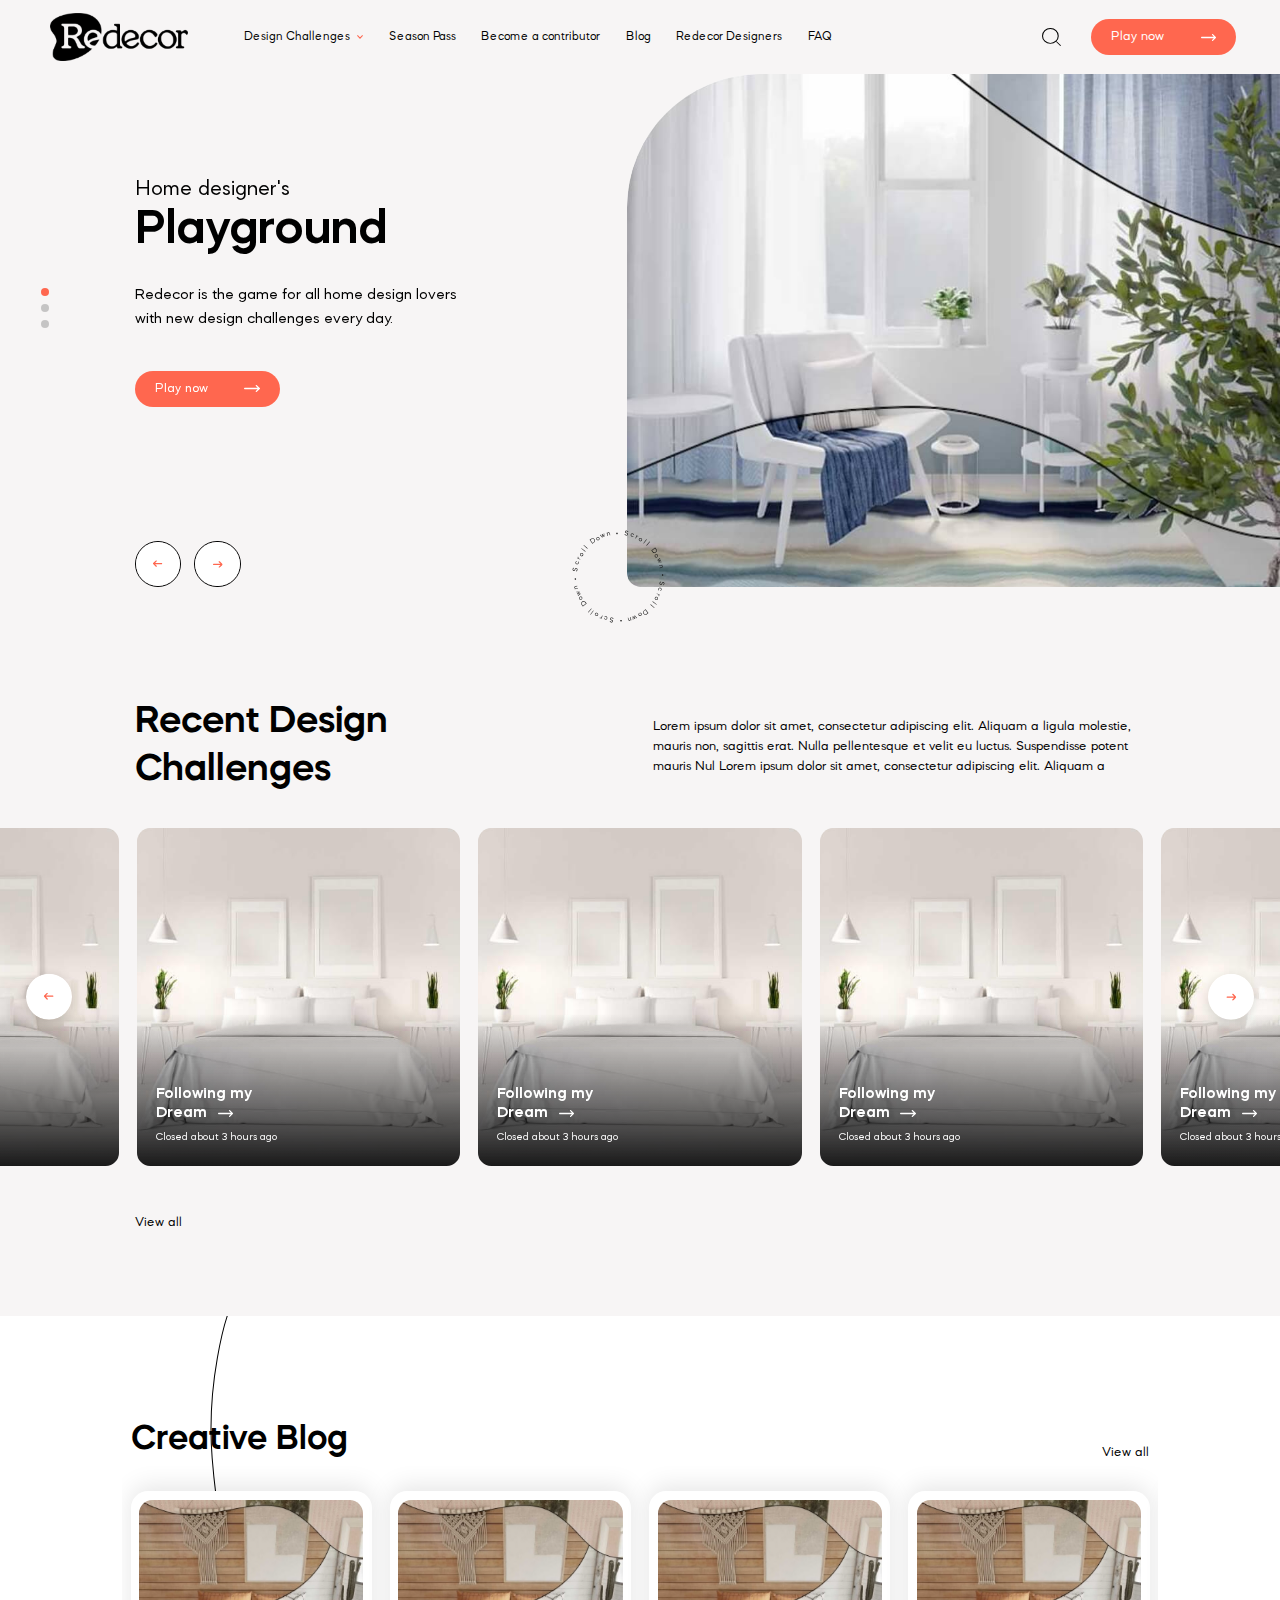
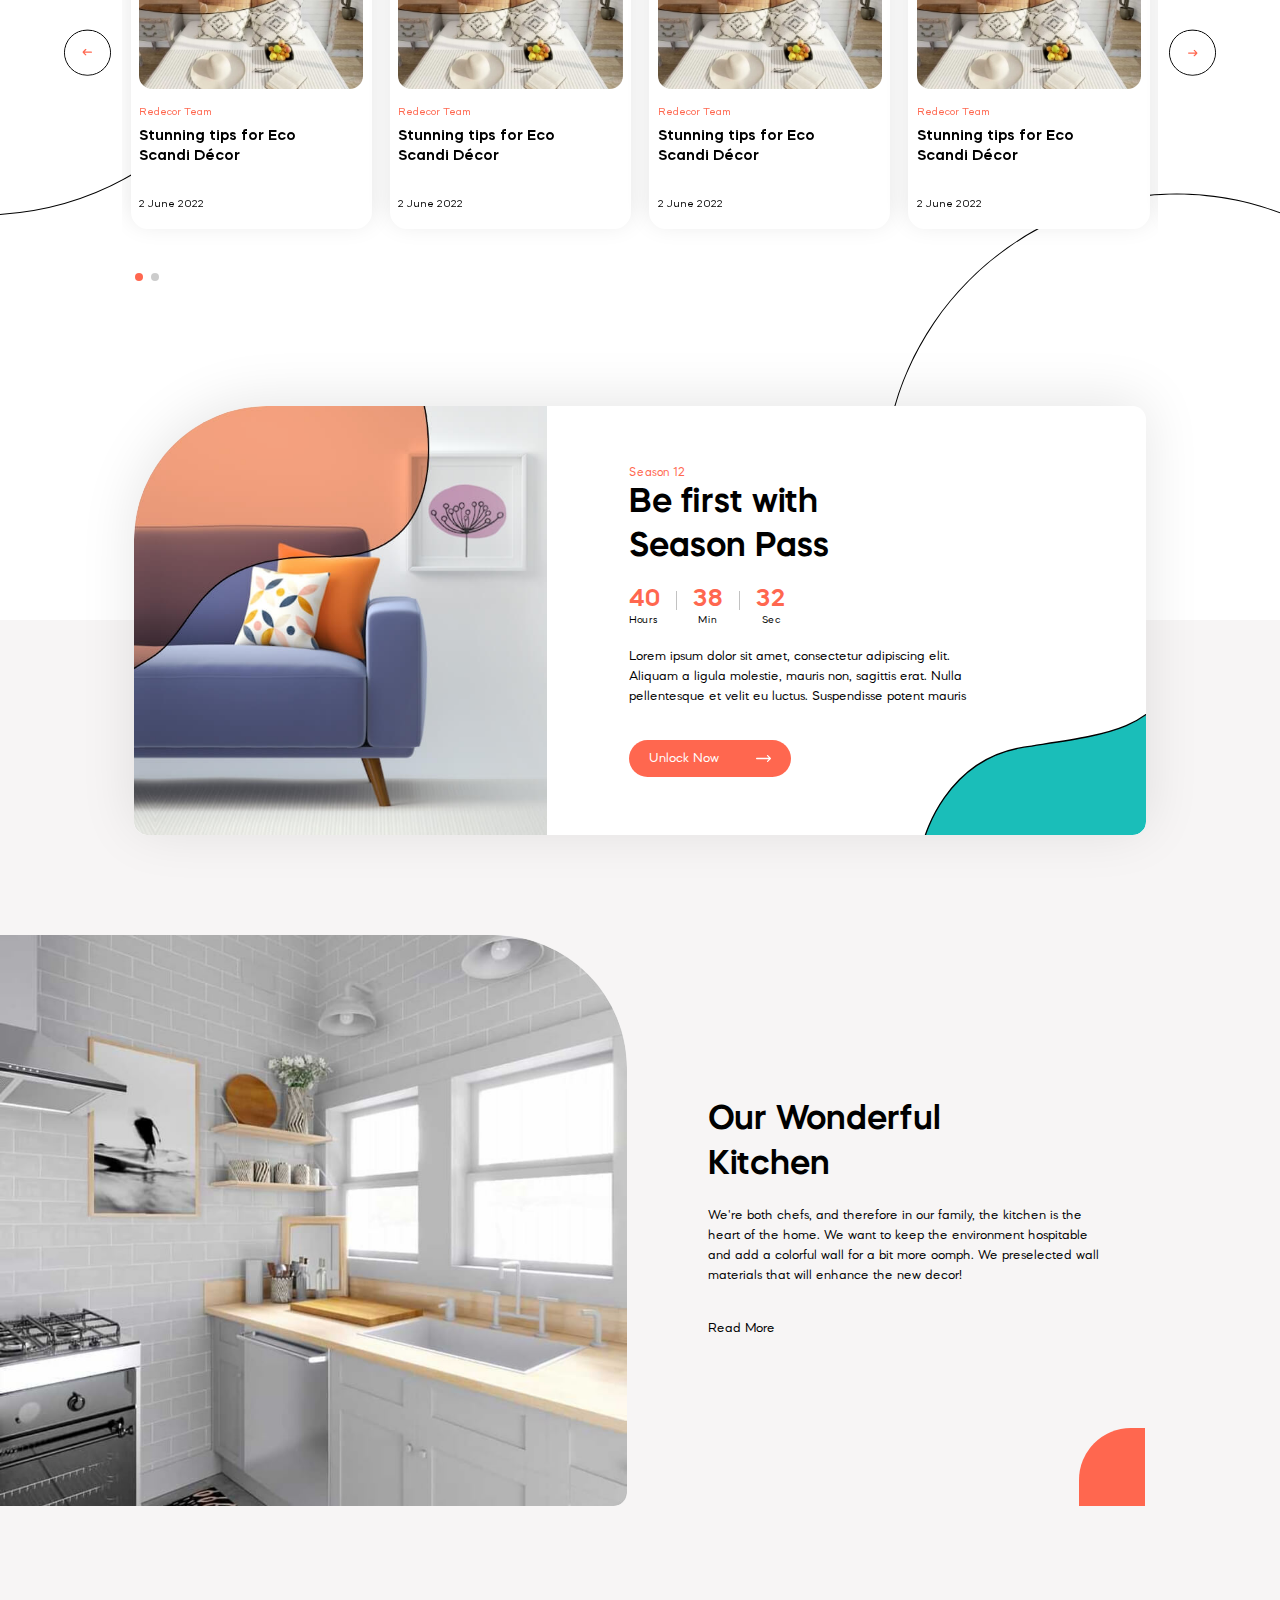
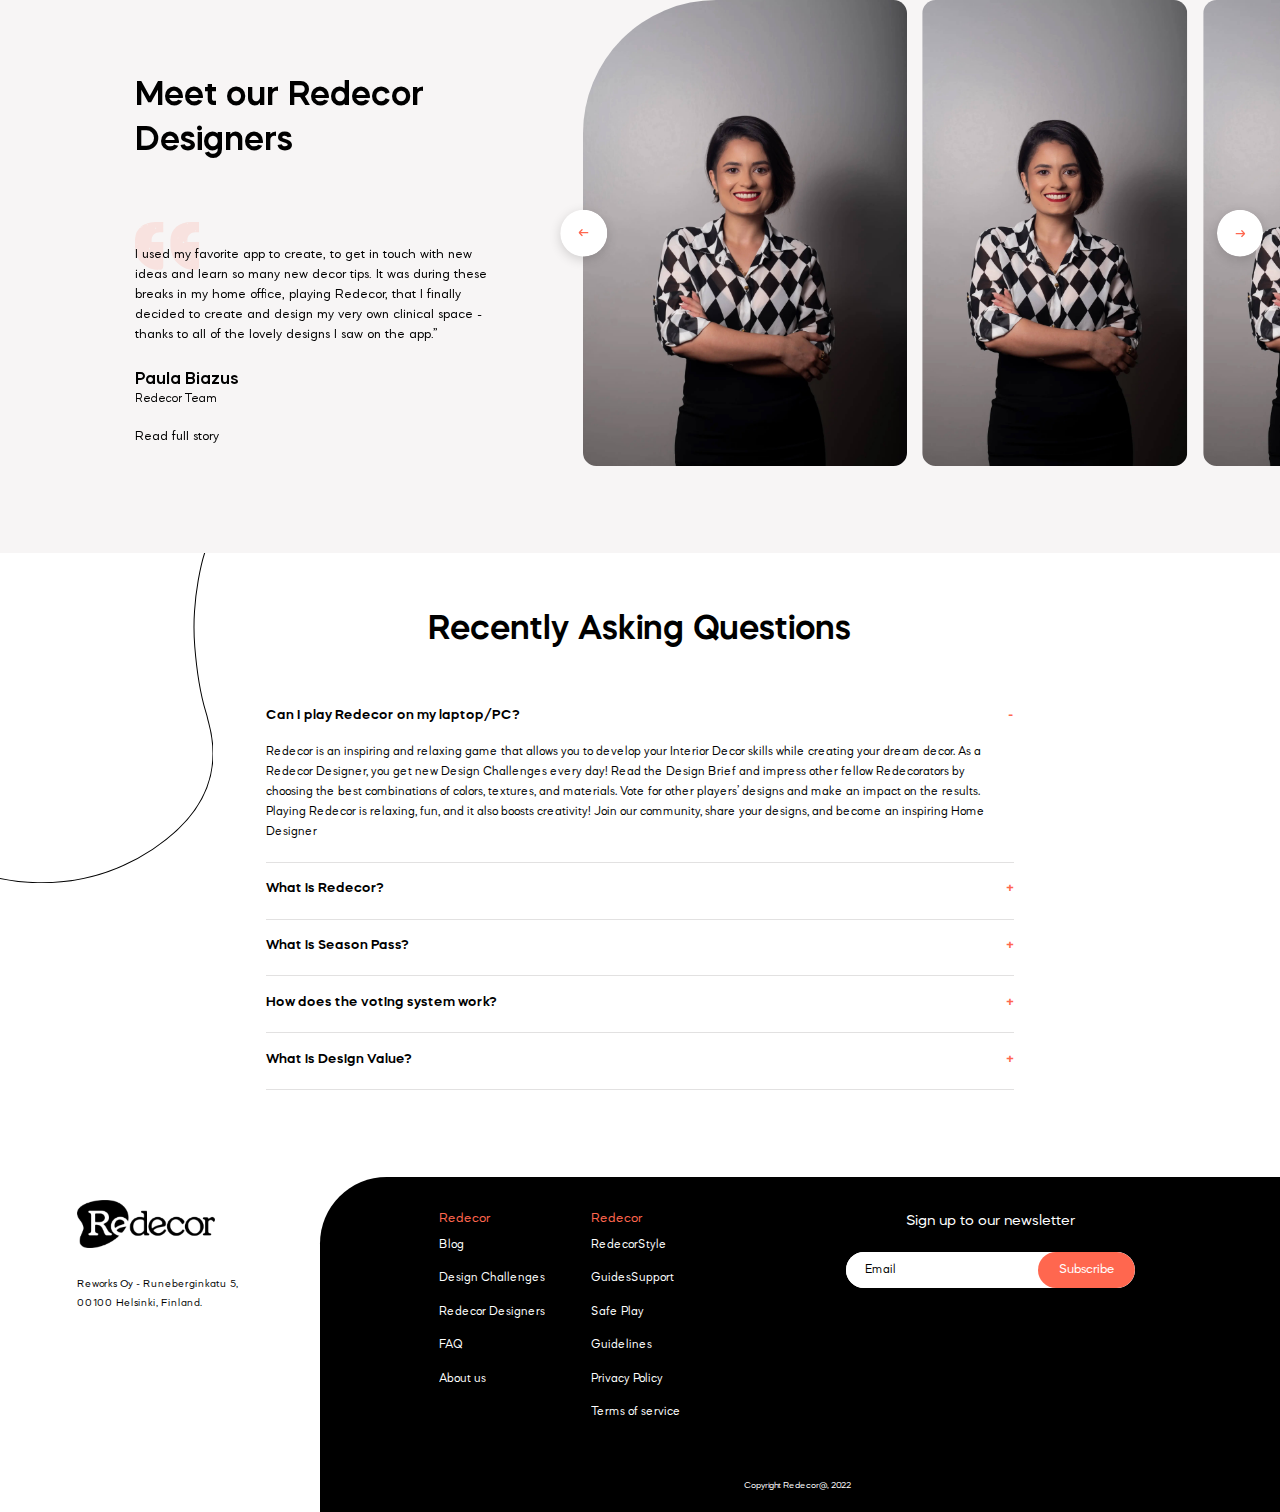
==== commit 1e170688: "[FIX] - Homepage - Footer" ====
--- a/index.html
+++ b/index.html
@@ -740,7 +740,8 @@
     <!-- Side -->
     <div class="footer-side">
       <div>
-        <div class="footer-logo"><a href="#"><img loading="lazy" src="img/global/logo.png" alt="redecor-img"></a></div>
+        <div class="footer-logo"><a href="#"><img loading="lazy" src="img/global/logo.png" alt="redecor-img"></a>
+        </div>
         <p class="f-d-16 f-m-24">Reworks Oy - Runeberginkatu 5,<br> 00100 Helsinki, Finland.</p>
       </div>
       <div>
@@ -771,11 +772,11 @@
               <div class="collapse">
                 <div class="f-d-18 f-m-34">
                   <ul>
-                    <li><a href="#">Blog</a></li>
-                    <li><a href="#">Design Challenges</a></li>
-                    <li><a href="#">Redecor Designers</a></li>
-                    <li><a href="#">FAQ</a></li>
-                    <li><a href="#">About us</a></li>
+                    <li><a href="#" class="link">Blog</a></li>
+                    <li><a href="#" class="link">Design Challenges</a></li>
+                    <li><a href="#" class="link">Redecor Designers</a></li>
+                    <li><a href="#" class="link">FAQ</a></li>
+                    <li><a href="#" class="link">About us</a></li>
                   </ul>
                 </div>
               </div>
@@ -794,12 +795,12 @@
               <div class="collapse">
                 <div class="f-d-18 f-m-34">
                   <ul>
-                    <li><a href="#">RedecorStyle</a></li>
-                    <li><a href="#">GuidesSupport</a></li>
-                    <li><a href="#">Safe Play</a></li>
-                    <li><a href="#">Guidelines</a></li>
-                    <li><a href="#">Privacy Policy</a></li>
-                    <li><a href="#">Terms of service</a></li>
+                    <li><a href="#" class="link">RedecorStyle</a></li>
+                    <li><a href="#" class="link">GuidesSupport</a></li>
+                    <li><a href="#" class="link">Safe Play</a></li>
+                    <li><a href="#" class="link">Guidelines</a></li>
+                    <li><a href="#" class="link">Privacy Policy</a></li>
+                    <li><a href="#" class="link">Terms of service</a></li>
                   </ul>
                 </div>
               </div>
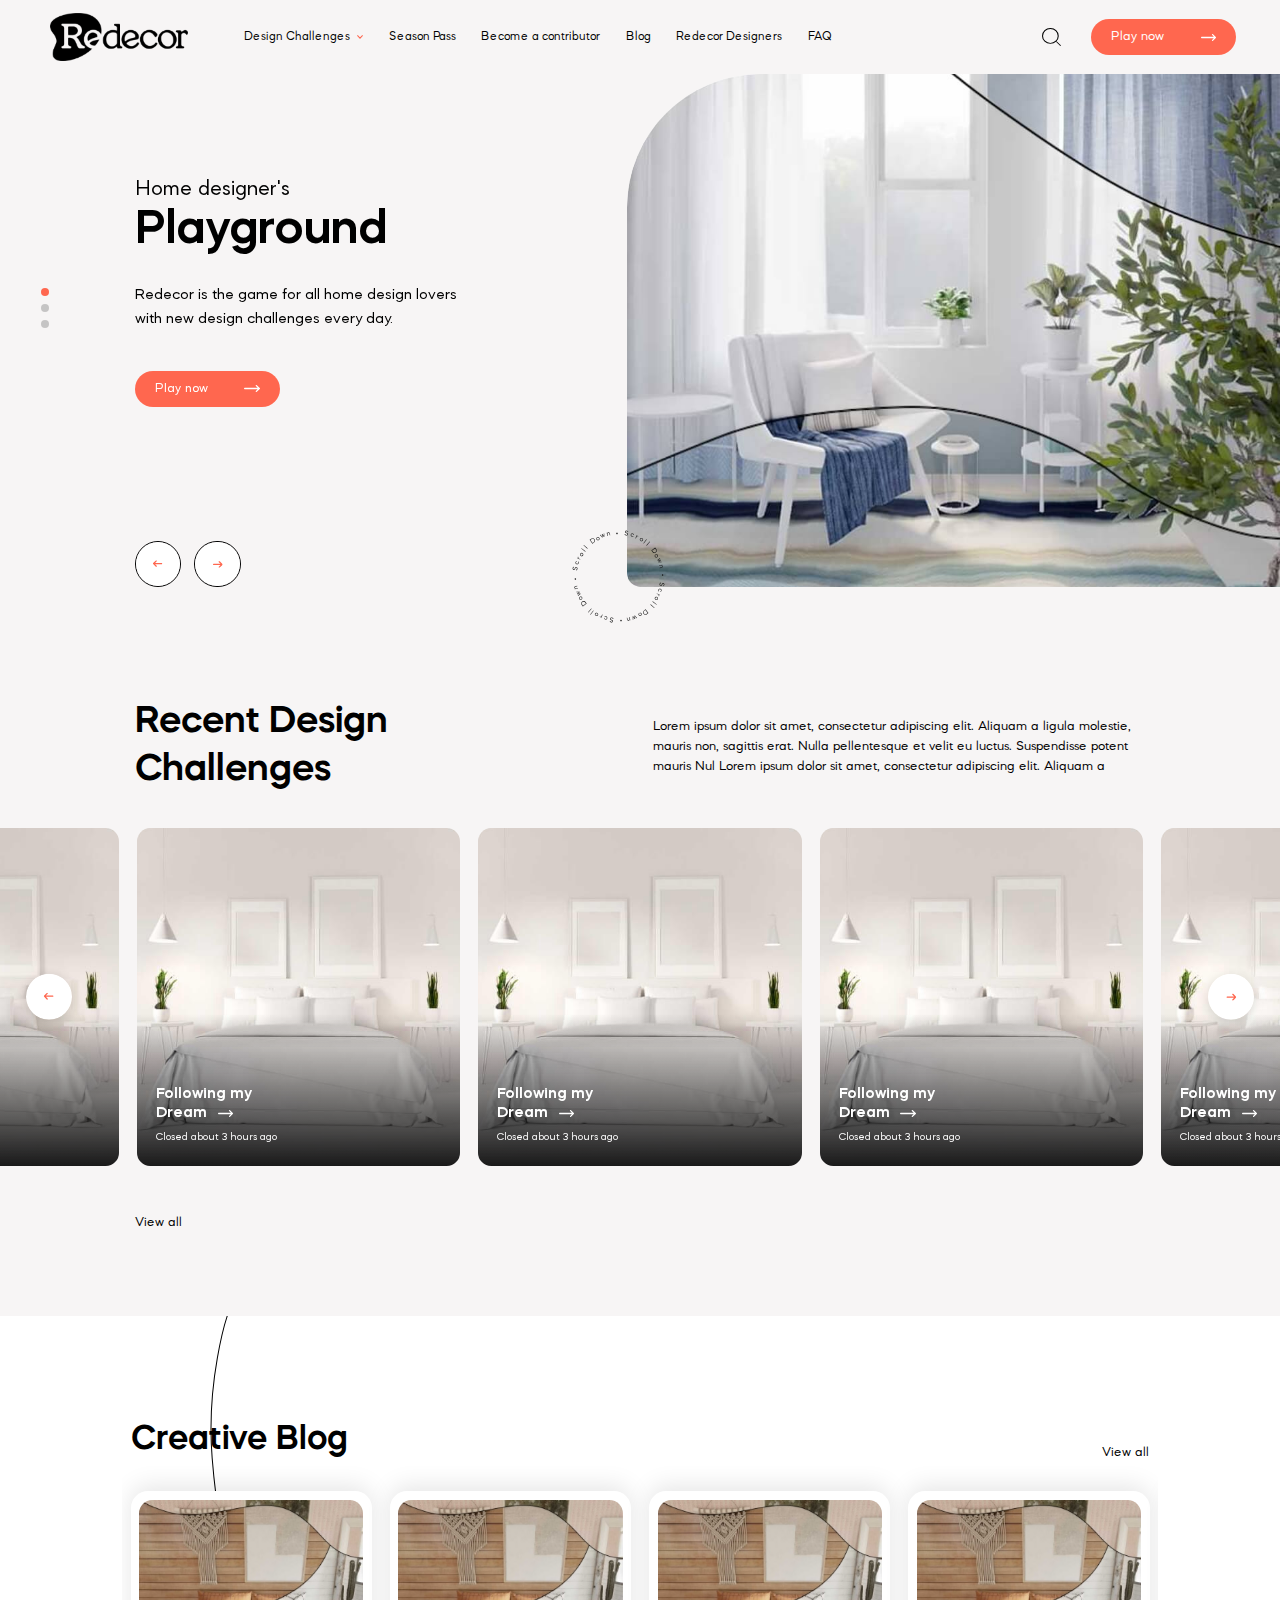
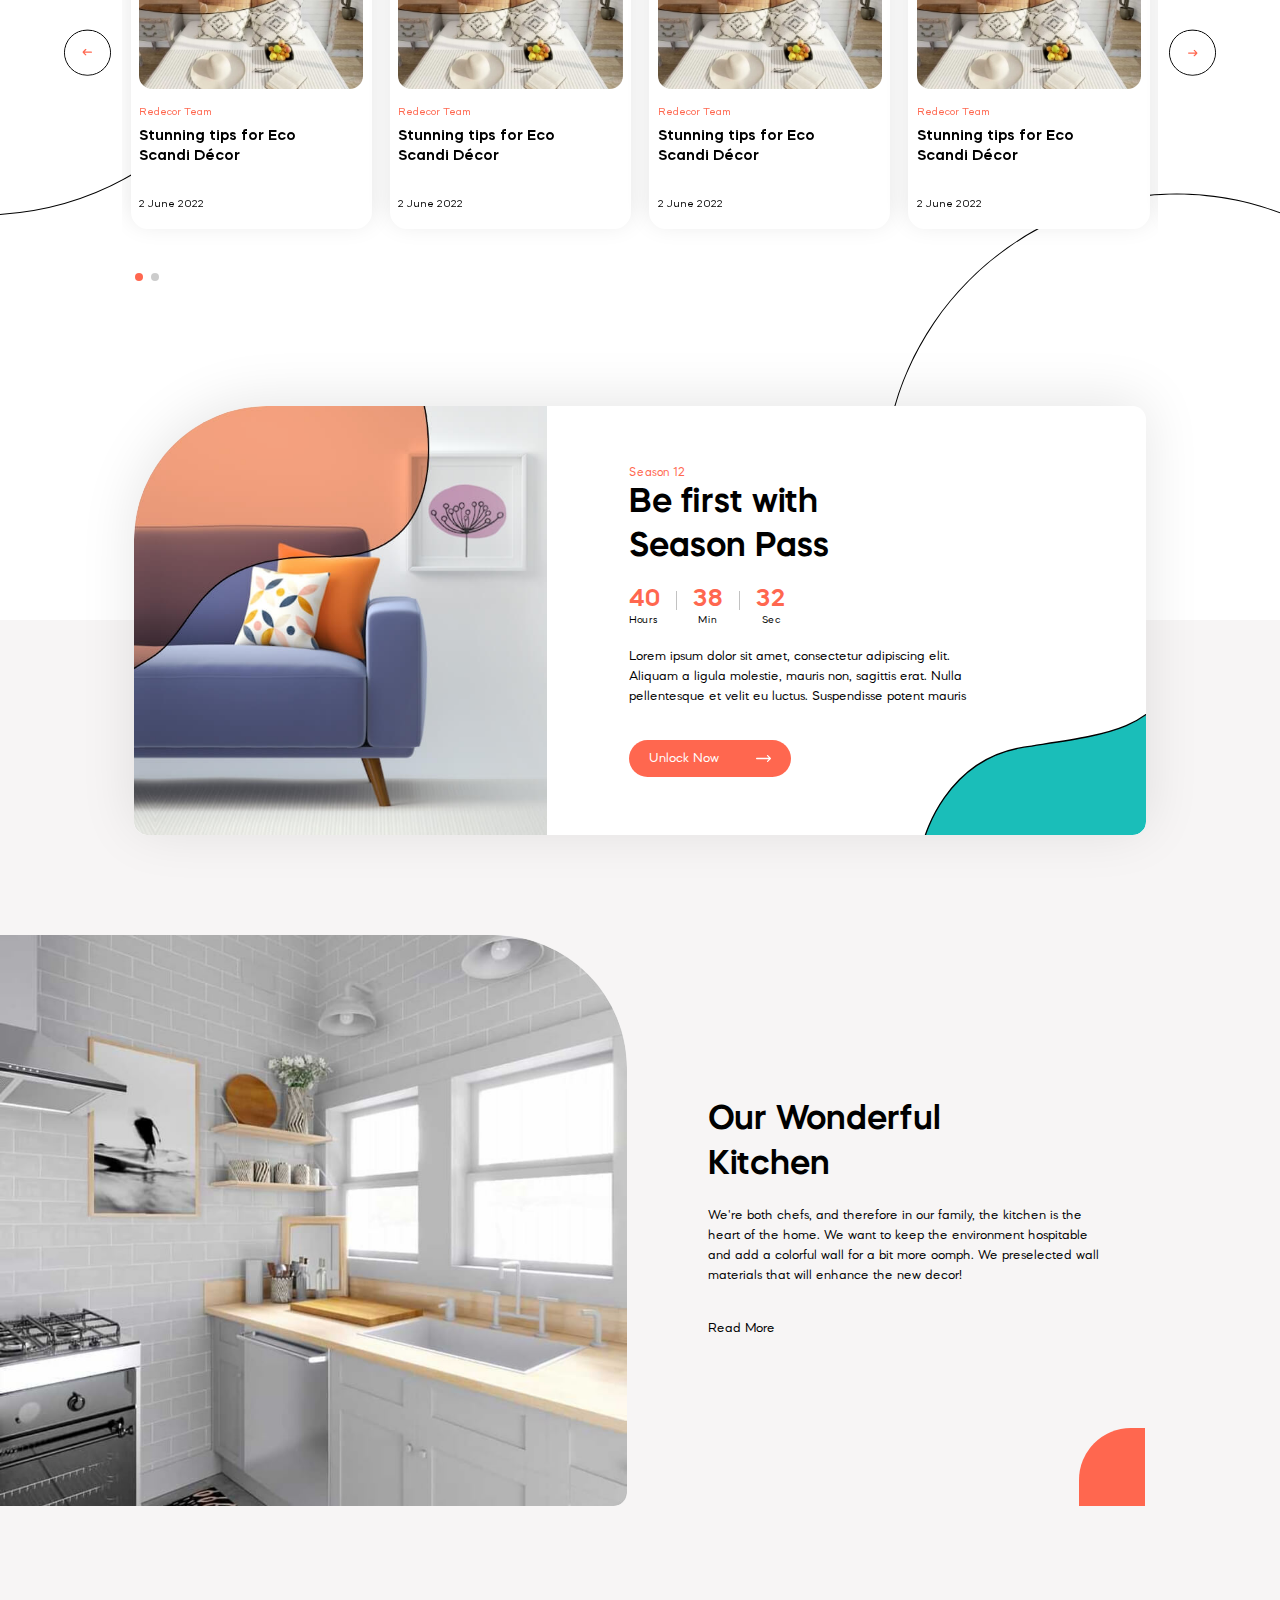
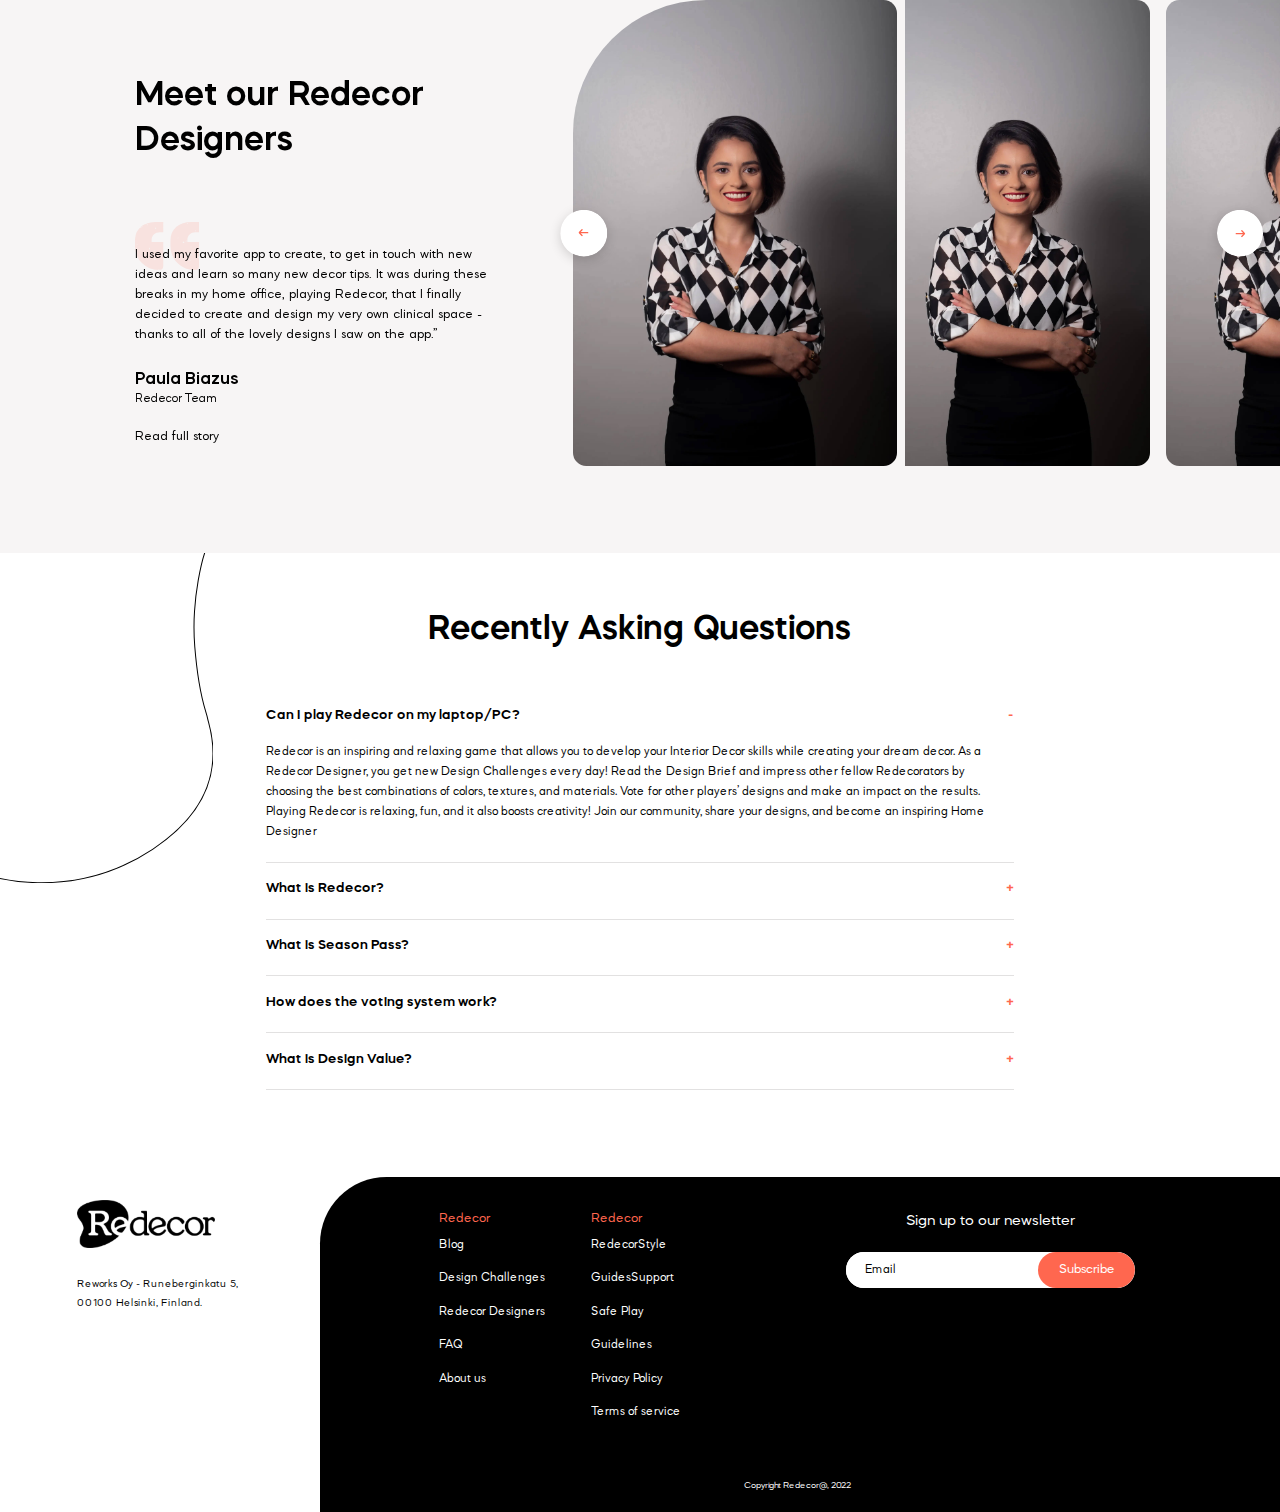
==== commit 43db5c6f: "[FIX] - Homepage - Reviews Slider" ====
--- a/index.html
+++ b/index.html
@@ -513,10 +513,6 @@
                   <p class="f-d-18 f-m-30">Redecor Team</p>
                   <a href="#" class="f-d-20 f-m-30 link">Read full story</a>
                 </div>
-                <!-- Img -->
-                <div class="img">
-                  <img loading="lazy" src="img/home/person.jpg" alt="redecor-img">
-                </div>
               </div>
               <!-- Slide -->
               <div class="swiper-slide">
@@ -531,10 +527,6 @@
                   <p class="f-d-18 f-m-30">Redecor Team</p>
                   <a href="#" class="f-d-20 f-m-30 link">Read full story</a>
                 </div>
-                <!-- Img -->
-                <div class="img">
-                  <img loading="lazy" src="img/home/person.jpg" alt="redecor-img">
-                </div>
               </div>
               <!-- Slide -->
               <div class="swiper-slide">
@@ -549,20 +541,7 @@
                   <p class="f-d-18 f-m-30">Redecor Team</p>
                   <a href="#" class="f-d-20 f-m-30 link">Read full story</a>
                 </div>
-                <!-- Img -->
-                <div class="img">
-                  <img loading="lazy" src="img/home/person.jpg" alt="redecor-img">
-                </div>
-              </div>
-            </div>
-            <div class="swiper-pagination"></div>
-          </div>
-          <div class="swiper-arrows">
-            <div class="prev">
-              <a href="#"><img loading="lazy" src="img/icons/arrow-left-orange-circled.svg" alt="redecor-img"></a>
-            </div>
-            <div class="next">
-              <a href="#"><img loading="lazy" src="img/icons/arrow-right-orange-circled.svg" alt="redecor-img"></a>
+              </div>
             </div>
           </div>
         </div>
@@ -592,6 +571,44 @@
                 </div>
               </div>
             </div>
+          </div>
+        </div>
+        <!-- Slider 3 -->
+        <div class="slider-3">
+          <div class="swiper">
+            <div class="swiper-wrapper">
+              <!-- Slide -->
+              <div class="swiper-slide">
+                <!-- Img -->
+                <div class="img">
+                  <img loading="lazy" src="img/home/person.jpg" alt="redecor-img">
+                </div>
+              </div>
+              <!-- Slide -->
+              <div class="swiper-slide">
+                <!-- Img -->
+                <div class="img">
+                  <img loading="lazy" src="img/home/person.jpg" alt="redecor-img">
+                </div>
+              </div>
+              <!-- Slide -->
+              <div class="swiper-slide">
+                <!-- Img -->
+                <div class="img">
+                  <img loading="lazy" src="img/home/person.jpg" alt="redecor-img">
+                </div>
+              </div>
+            </div>
+          </div>
+        </div>
+        <!-- Navigation -->
+        <div class="swiper-pagination"></div>
+        <div class="swiper-arrows">
+          <div class="prev">
+            <a href="#"><img loading="lazy" src="img/icons/arrow-left-orange-circled.svg" alt="redecor-img"></a>
+          </div>
+          <div class="next">
+            <a href="#"><img loading="lazy" src="img/icons/arrow-right-orange-circled.svg" alt="redecor-img"></a>
           </div>
         </div>
       </div>
--- a/css/style.css
+++ b/css/style.css
@@ -1173,7 +1173,8 @@
 }
 
 .reviews-slider .slider-1,
-.reviews-slider .slider-2 {
+.reviews-slider .slider-2,
+.reviews-slider .slider-3 {
   min-height: 0;
   max-height: 100%;
   min-width: 0;
@@ -1192,24 +1193,55 @@
   display: flex;
 }
 
+.reviews-slider .slider-1 {
+  flex: 0 0 27.7vw;
+  width: 27.7vw;
+  margin-right: auto;
+}
+
+.reviews-slider .slider-2 {
+  flex: 0 0 25.3vw;
+  width: 25.3vw;
+}
+
+.reviews-slider .slider-3 {
+  flex: 0 0 29.9vw;
+  width: 29.9vw;
+}
+
 /* Slider 1 */
-.reviews-slider .slider-1 {
-  flex-grow: 1;
-}
-
 .reviews-slider .slider-1 .swiper {
-  position: static;
+  height: 100%;
 }
 
 .reviews-slider .slider-1 .swiper-slide {
   display: flex;
-}
-
-.reviews-slider .slider-1 .img {
-  flex: 0 0 25.31vw;
-}
-
-.reviews-slider .slider-1 .img img {
+  height: 100%;
+}
+
+.reviews-slider .slider-1 .text {
+  padding-top: 0;
+  margin-top: auto;
+  padding-bottom: 1.3vw;
+}
+
+.reviews-slider .slider-1 .quottes {
+  width: 5vw;
+  margin-bottom: -1.92vw;
+  margin-left: 0;
+}
+
+.reviews-slider .slider-1 .text h4 {
+  line-height: 1.2;
+  margin: 2vw 0 0 0;
+}
+
+.reviews-slider .slider-1 .text a {
+  margin-top: 1.3vw;
+}
+
+/* Slider 2 */
+.reviews-slider .slider-2 .img img {
   width: 100%;
   height: 36.45vw;
   object-fit: cover;
@@ -1218,39 +1250,16 @@
   border-top-left-radius: 10.4vw;
 }
 
-.reviews-slider .slider-1 .text {
-  padding-right: 6.5vw;
-  padding-top: 0;
-  margin-top: auto;
-  padding-bottom: 1.3vw;
-}
-
-.reviews-slider .slider-1 .quottes {
-  width: 5vw;
-  margin-bottom: -1.92vw;
-  margin-left: 0;
-}
-
-.reviews-slider .slider-1 .text h4 {
-  line-height: 1.2;
-  margin: 2vw 0 0 0;
-}
-
-.reviews-slider .slider-1 .text a {
-  margin-top: 1.3vw;
-}
-
-/* Slider 2 */
-.reviews-slider .slider-2 {
-  flex: 0 0 29.16vw;
+/* Slider 3 */
+.reviews-slider .slider-3 {
   padding-left: .62vw;
 }
 
-.reviews-slider .slider-2 .swiper-slide {
+.reviews-slider .slider-3 .swiper-slide {
   padding: 0 .62vw;
 }
 
-.reviews-slider .slider-2 .img img {
+.reviews-slider .slider-3 .img img {
   width: 100%;
   height: 36.45vw;
   object-fit: cover;
@@ -1295,10 +1304,16 @@
     margin-bottom: 5.33vw;
   }
 
+  .reviews-slider .sliders {
+    flex-direction: column-reverse;
+  }
+
   /* Slider 1 */
   .reviews-slider .slider-1 {
+    flex: 0;
     flex-grow: 1;
     position: relative;
+    width: 100%;
   }
 
   .reviews-slider .slider-1 .swiper {
@@ -1310,48 +1325,54 @@
     flex-direction: column-reverse;
   }
 
-  .reviews-slider .slider-1 .img {
+  .reviews-slider .slider-1 .text {
+    padding-right: 0;
+    padding-top: 4.66vw;
+  }
+
+  .reviews-slider .slider-1 .quottes {
+    width: 12.8vw;
+    margin-bottom: -6.4vw;
+    margin-left: 0;
+  }
+
+  .reviews-slider .slider-1 .text h4 {
+    line-height: 1.5;
+    margin-top: 11.33vw;
+    margin-bottom: 0;
+  }
+
+  .reviews-slider .slider-1 .text a {
+    margin-top: 6vw;
+  }
+
+  .reviews-slider .swiper-pagination {
+    bottom: 0;
+  }
+
+  /* Slider 2 */
+  .reviews-slider .slider-2 {
     flex: 0;
-  }
-
-  .reviews-slider .slider-1 .img img {
+    width: 100%;
+  }
+
+  .reviews-slider .slider-2 .img {
+    flex: 0;
+  }
+
+  .reviews-slider .slider-2 .img img {
     height: 67.2vw;
     width: 100%;
     border-radius: 2.66vw;
     border-top-left-radius: 26.6vw;
   }
 
-  .reviews-slider .slider-1 .text {
-    padding-right: 0;
-    padding-top: 4.66vw;
-  }
-
-  .reviews-slider .slider-1 .quottes {
-    width: 12.8vw;
-    margin-bottom: -6.4vw;
-    margin-left: 0;
-  }
-
-  .reviews-slider .slider-1 .text h4 {
-    line-height: 1.5;
-    margin-top: 11.33vw;
-    margin-bottom: 0;
-  }
-
-  .reviews-slider .slider-1 .text a {
-    margin-top: 6vw;
-  }
-
-  .reviews-slider .slider-1 .swiper-arrows {
+  /* Slider 3 */
+  .reviews-slider .slider-3 {
     display: none;
   }
 
-  .reviews-slider .swiper-pagination {
-    bottom: 0;
-  }
-
-  /* Slider 2 */
-  .reviews-slider .slider-2 {
+  .reviews-slider .swiper-arrows {
     display: none;
   }
 }
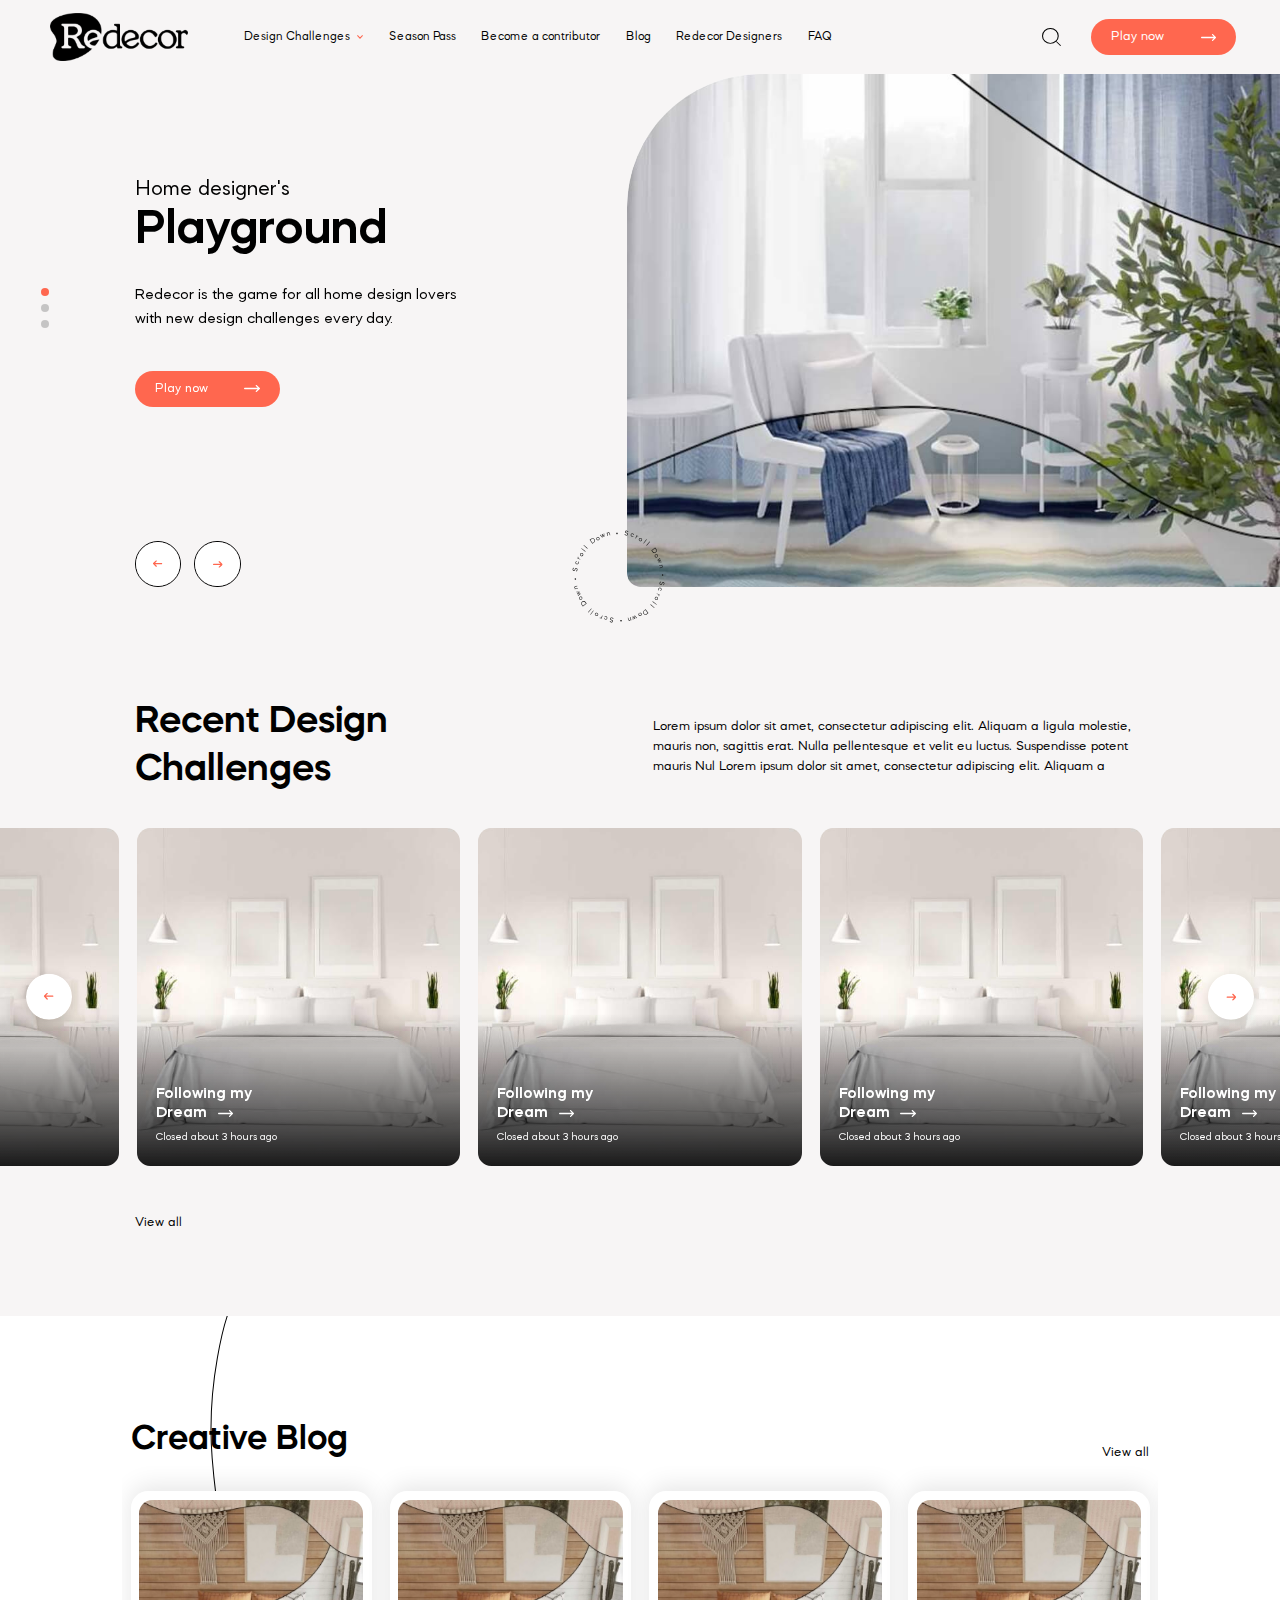
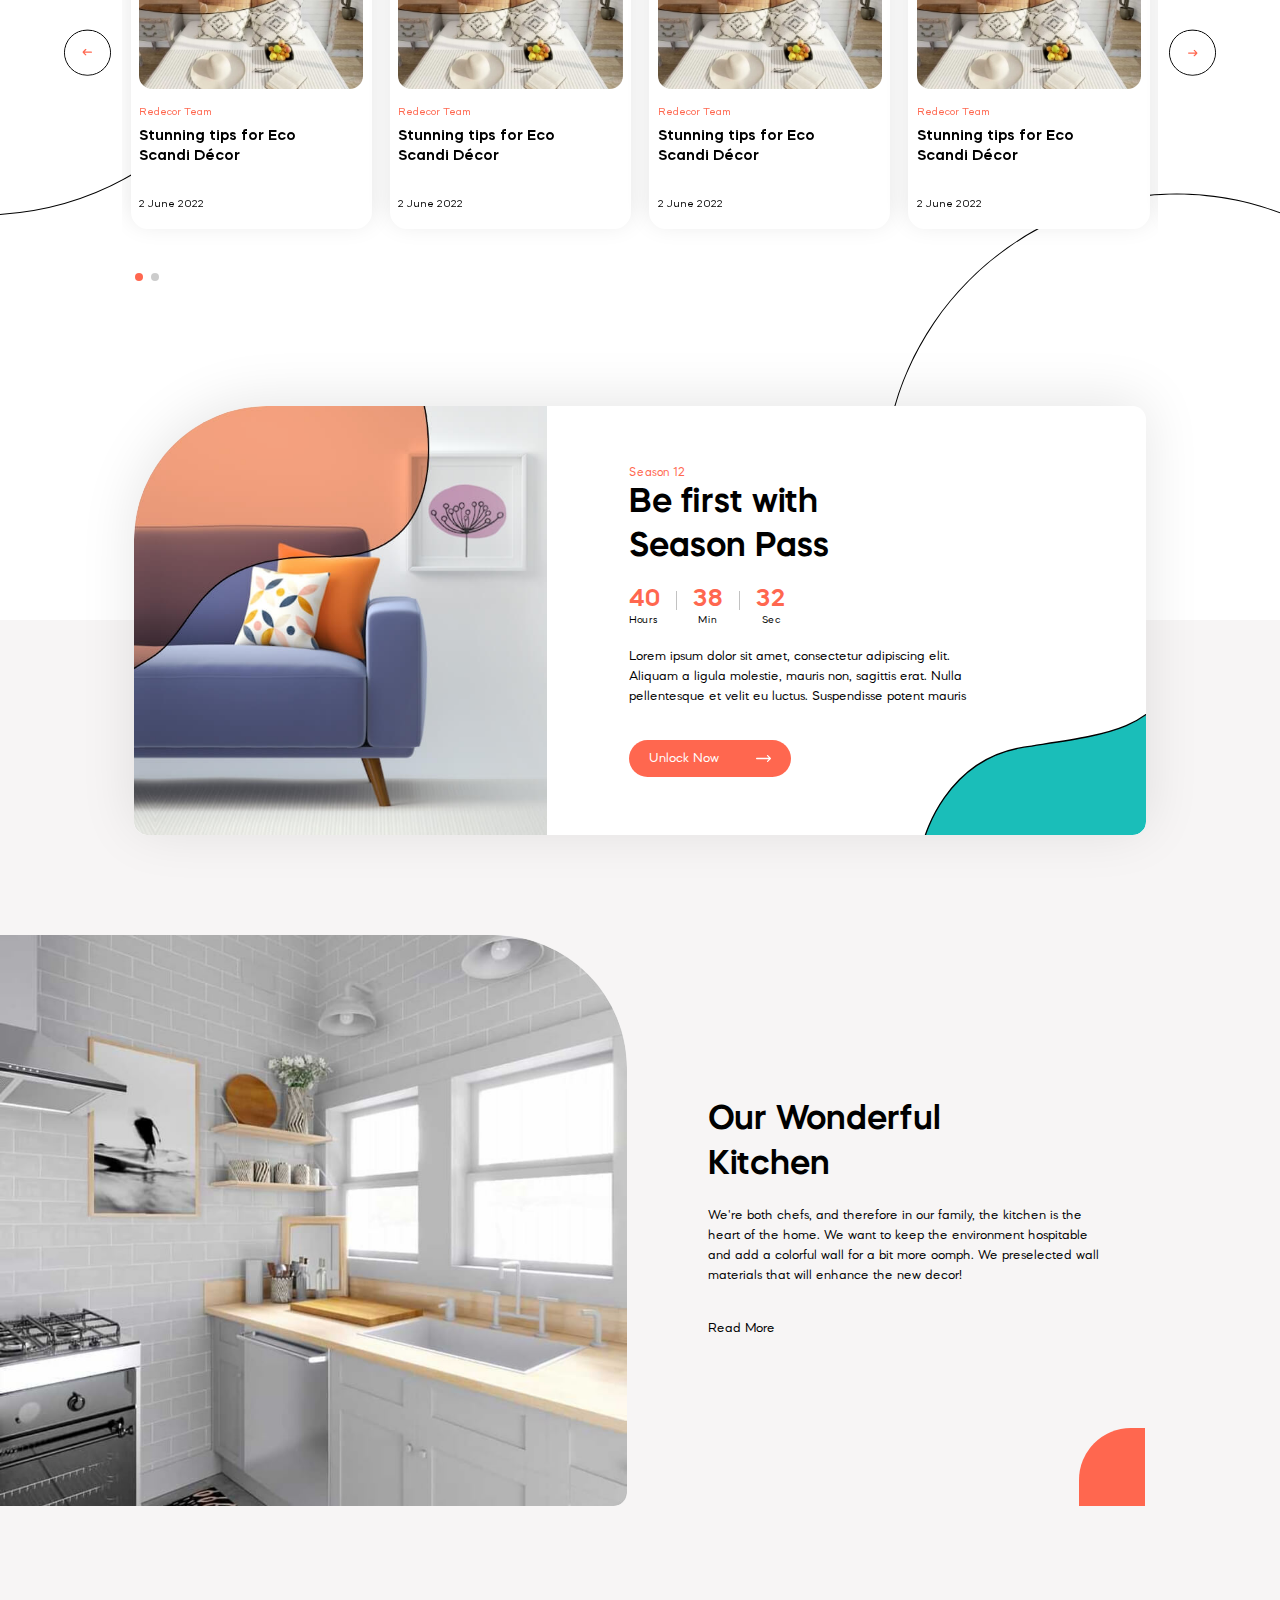
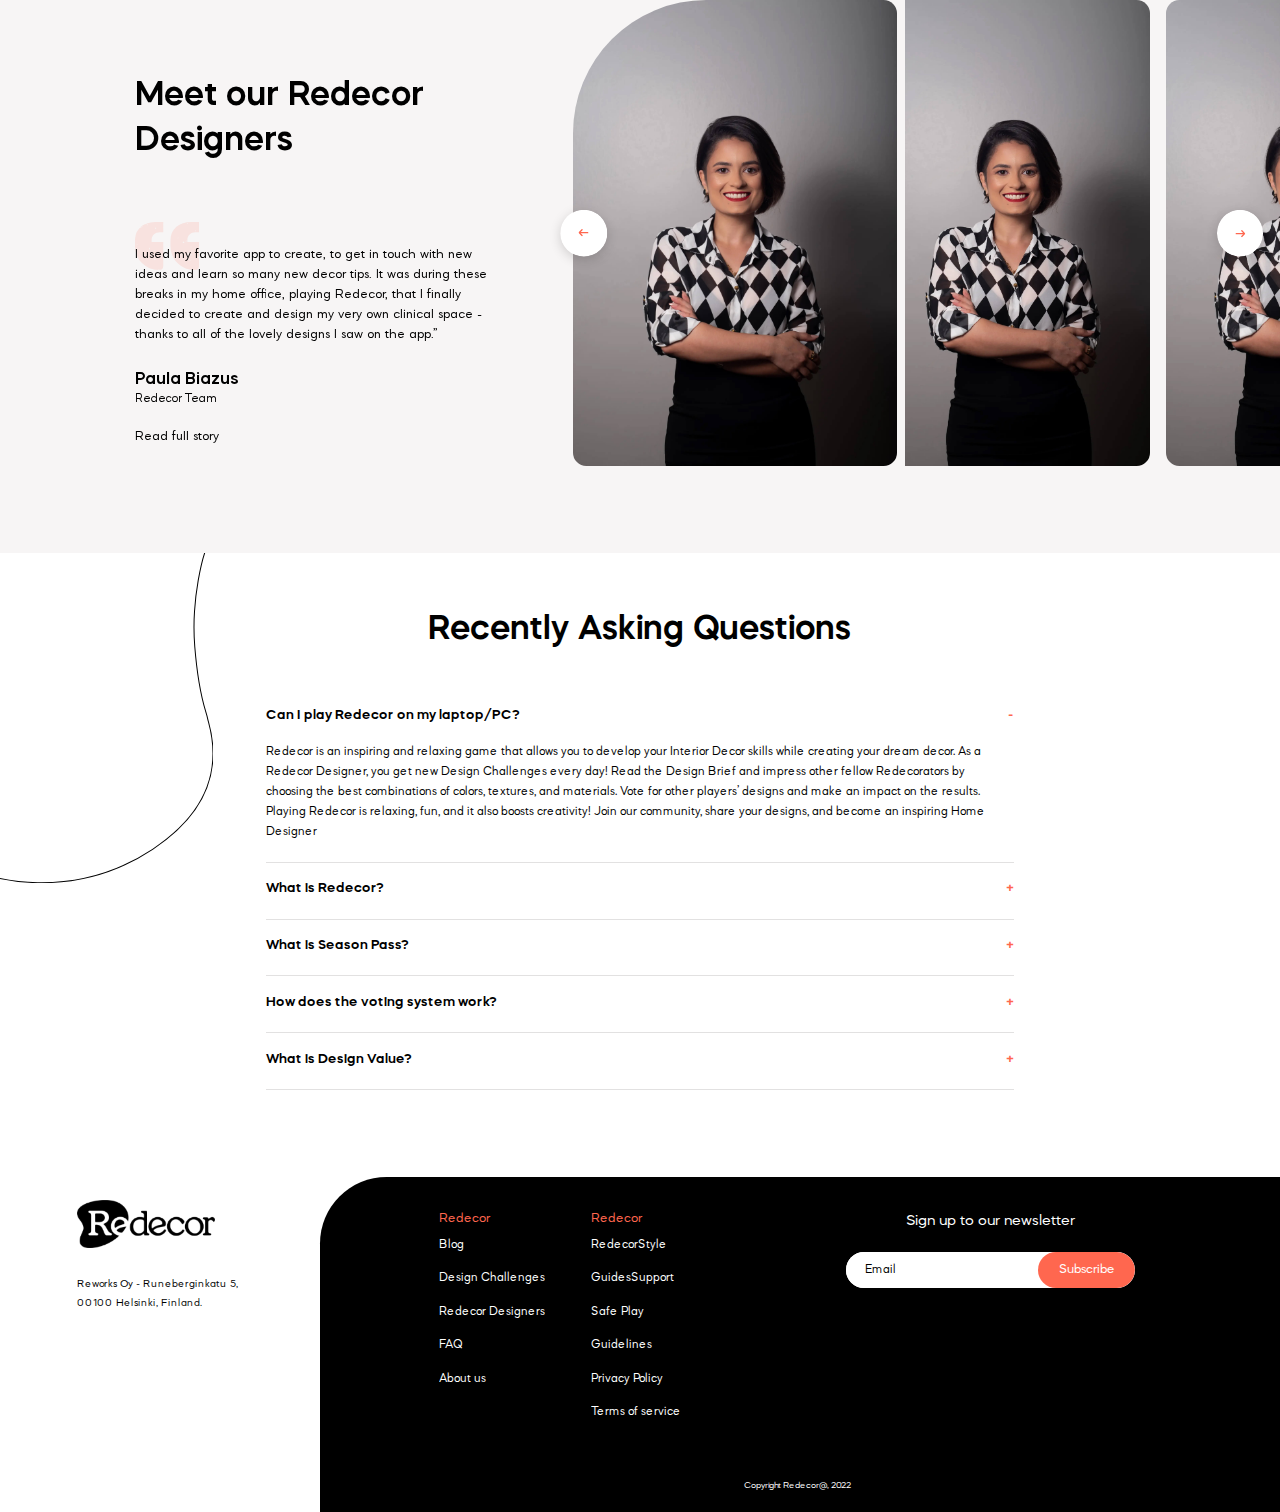
==== commit dced9059: "[FIX] - Homepage - Reviews Slider" ====
--- a/index.html
+++ b/index.html
@@ -601,15 +601,15 @@
             </div>
           </div>
         </div>
-        <!-- Navigation -->
-        <div class="swiper-pagination"></div>
-        <div class="swiper-arrows">
-          <div class="prev">
-            <a href="#"><img loading="lazy" src="img/icons/arrow-left-orange-circled.svg" alt="redecor-img"></a>
-          </div>
-          <div class="next">
-            <a href="#"><img loading="lazy" src="img/icons/arrow-right-orange-circled.svg" alt="redecor-img"></a>
-          </div>
+      </div>
+      <!-- Navigation -->
+      <div class="swiper-pagination"></div>
+      <div class="swiper-arrows">
+        <div class="prev">
+          <a href="#"><img loading="lazy" src="img/icons/arrow-left-orange-circled.svg" alt="redecor-img"></a>
+        </div>
+        <div class="next">
+          <a href="#"><img loading="lazy" src="img/icons/arrow-right-orange-circled.svg" alt="redecor-img"></a>
         </div>
       </div>
     </div>
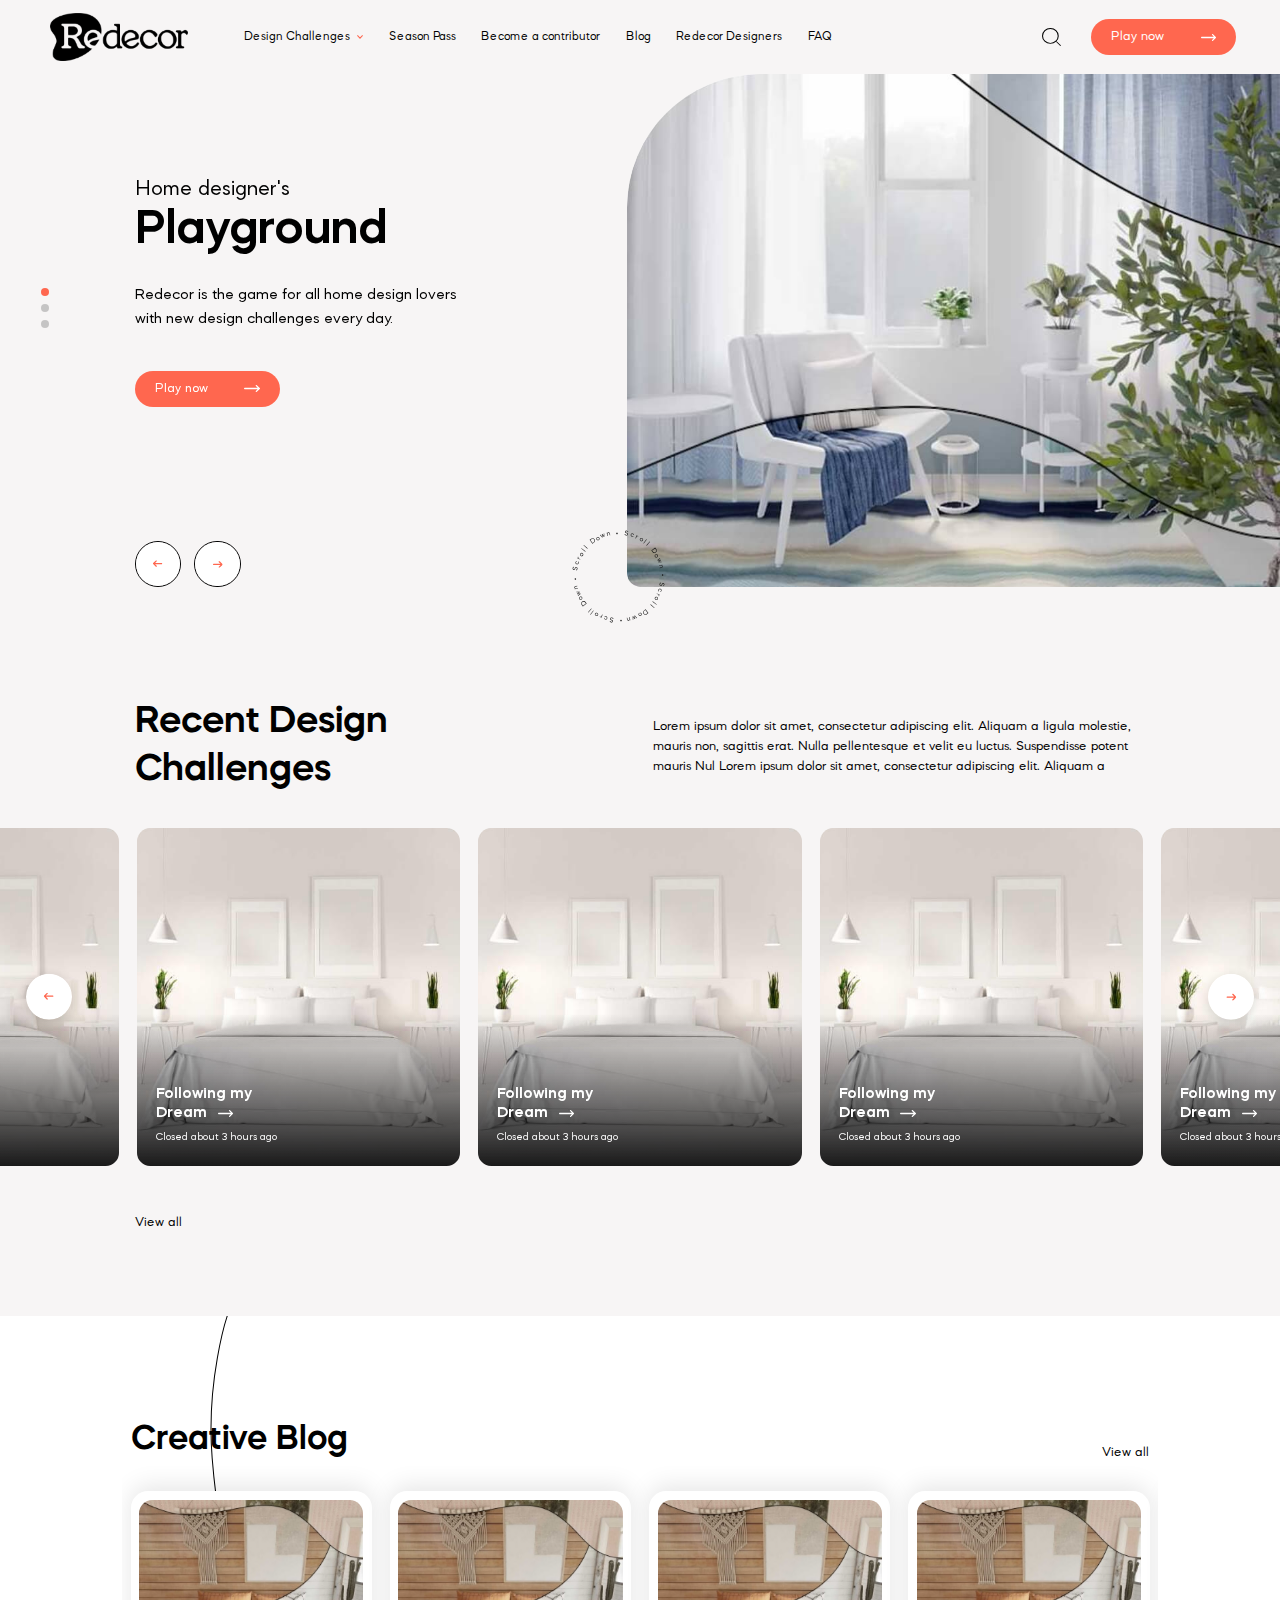
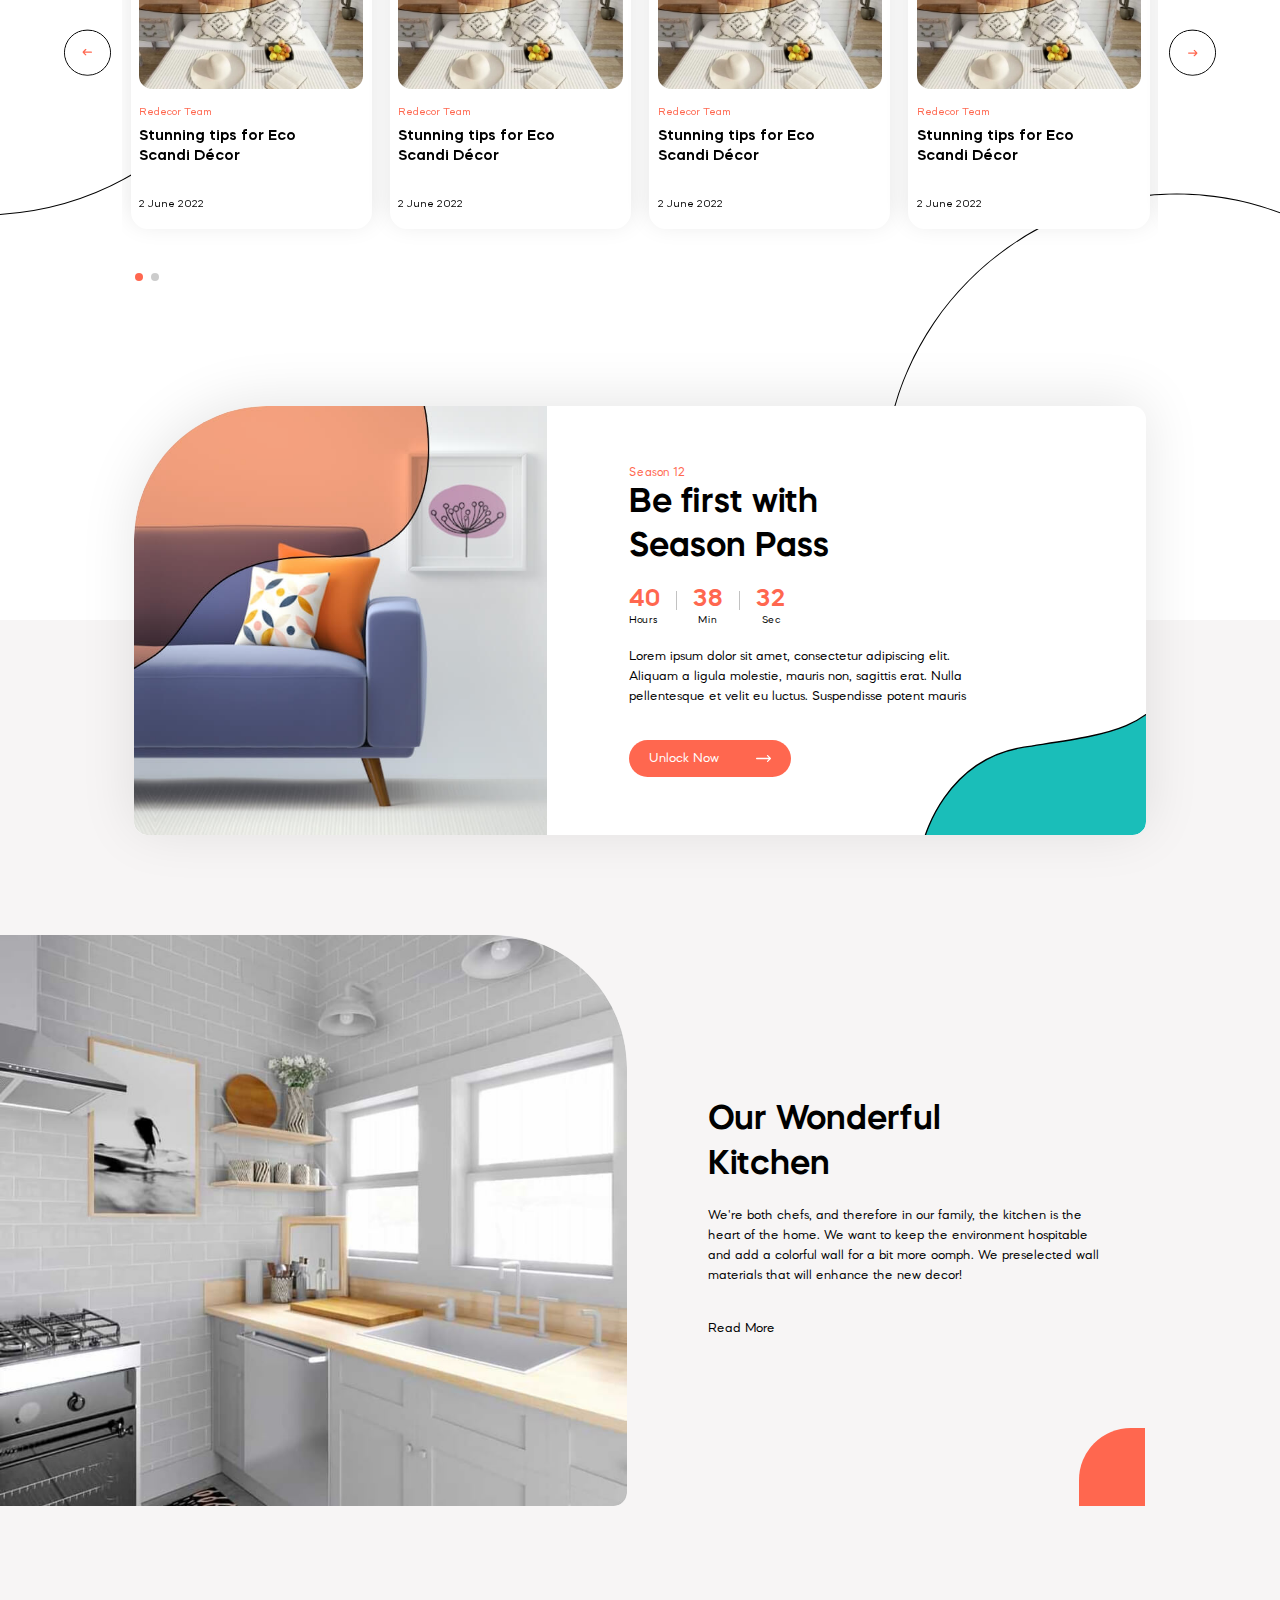
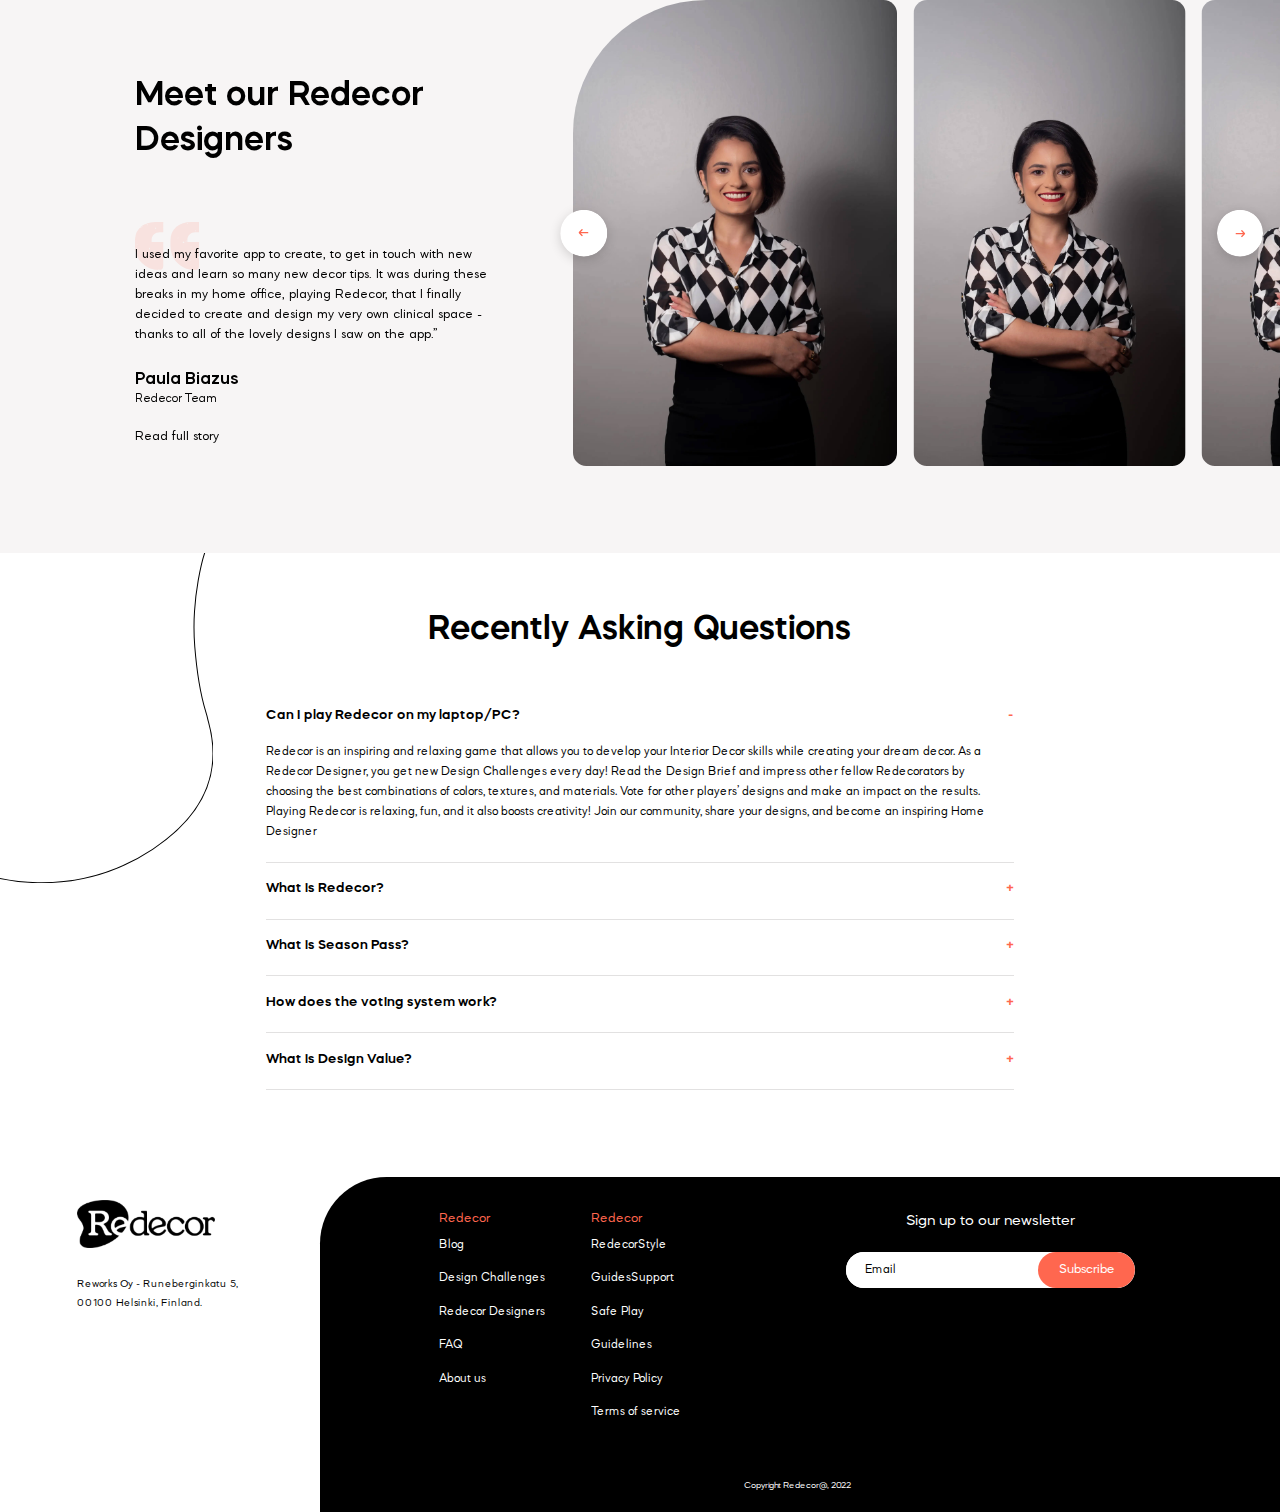
==== commit 7041abeb: "[IMP] - Repo Update" ====
--- a/index.html
+++ b/index.html
@@ -69,7 +69,21 @@
       </div>
       <!-- Action -->
       <div class="header-action">
-        <a href="#" class="search"><img loading="lazy" src="img/icons/search-black.svg" alt="redecor-img"></a>
+        <div class="header-search">
+          <div class="d-desktop">
+            <input type="text" class="input-secondary f-d-18 f-m-30" placeholder="Search...">
+          </div>
+          <div class="d-mobile">
+            <a href="#">
+              <img loading="lazy" src="img/icons/search-black.svg" alt="redecor-img">
+            </a>
+            <input type="text" class="input-primary f-d-18 f-m-30" placeholder="Search...">
+            <a href="#" class="header-search-close">
+              <img loading="lazy" src="img/icons/close-orange.svg" alt="redecor-img">
+            </a>
+          </div>
+          <a href="#" class="header-search-icon"><img loading="lazy" src="img/icons/search-black.svg" alt="redecor-img"></a>
+        </div>
         <div class="d-desktop">
           <a href="#" class="btn btn-primary">Play now <img loading="lazy" src="img/icons/arrow-right-white.svg" alt="redecor-img"></a>
         </div>
--- a/css/style.css
+++ b/css/style.css
@@ -182,12 +182,17 @@
 .input-secondary {
   font-family: inherit;
   display: block;
-  color: #BFBFBF;
+  color: black;
   padding: .78vw 0;
   width: 100%;
   border: none;
   background-color: transparent;
   border-bottom: 1px solid #BFBFBF;
+  transition: all .4s ease;
+}
+
+.input-secondary:focus {
+  border-color: black;
 }
 
 .input-secondary::placeholder {
@@ -768,12 +773,31 @@
   margin-left: auto;
 }
 
-.header-action .search {
+.header .header-search {
+  display: flex;
+  align-items: center;
+}
+
+.header .header-search-icon {
   margin-right: 2.34vw;
-}
-
-.header-action .search img {
+  margin-left: .5vw;
+}
+
+.header .header-search-icon img {
   width: 1.45vw;
+}
+
+.header .header-search .d-desktop,
+.header .header-search .d-mobile {
+  opacity: 0;
+  visibility: hidden;
+  transition: all .3s ease;
+}
+
+.header .header-search.show .d-desktop,
+.header .header-search.show .d-mobile {
+  opacity: 1;
+  visibility: visible;
 }
 
 .header .collapse-toggler {
@@ -906,11 +930,11 @@
     margin-left: 0;
   }
 
-  .header-action .search {
+  .header .header-search-icon {
     margin-right: 0;
   }
 
-  .header-action .search img {
+  .header .header-search-icon img {
     width: 6.5vw;
   }
 
@@ -934,6 +958,33 @@
 
   .header .collapse a:not(:last-child) {
     margin-bottom: 2vw;
+  }
+
+  .header .header-search .d-mobile {
+    position: absolute;
+    bottom: 0;
+    left: 0;
+    transform: translateY(100%);
+    width: 100%;
+    background-color: #F7F5F5;
+    display: flex;
+    align-items: center;
+    height: 13.33vw;
+    padding: 0 4.93vw;
+    border-bottom: 1px solid #707070;
+    transition: all .5s ease;
+  }
+
+  .header.header-white .header-search .d-mobile {
+    background-color: white;
+  }
+
+  .header .header-search .d-mobile a img {
+    width: 3.33vw;
+  }
+
+  .header .header-search .d-mobile input {
+    background-color: transparent;
   }
 }
 
@@ -4244,4 +4295,10 @@
     height: 6vw;
     padding: 3vw;
   }
+}
+
+/* #Search Page
+================================================== */
+.search-page .blog-inner .heading {
+  width: 100%;
 }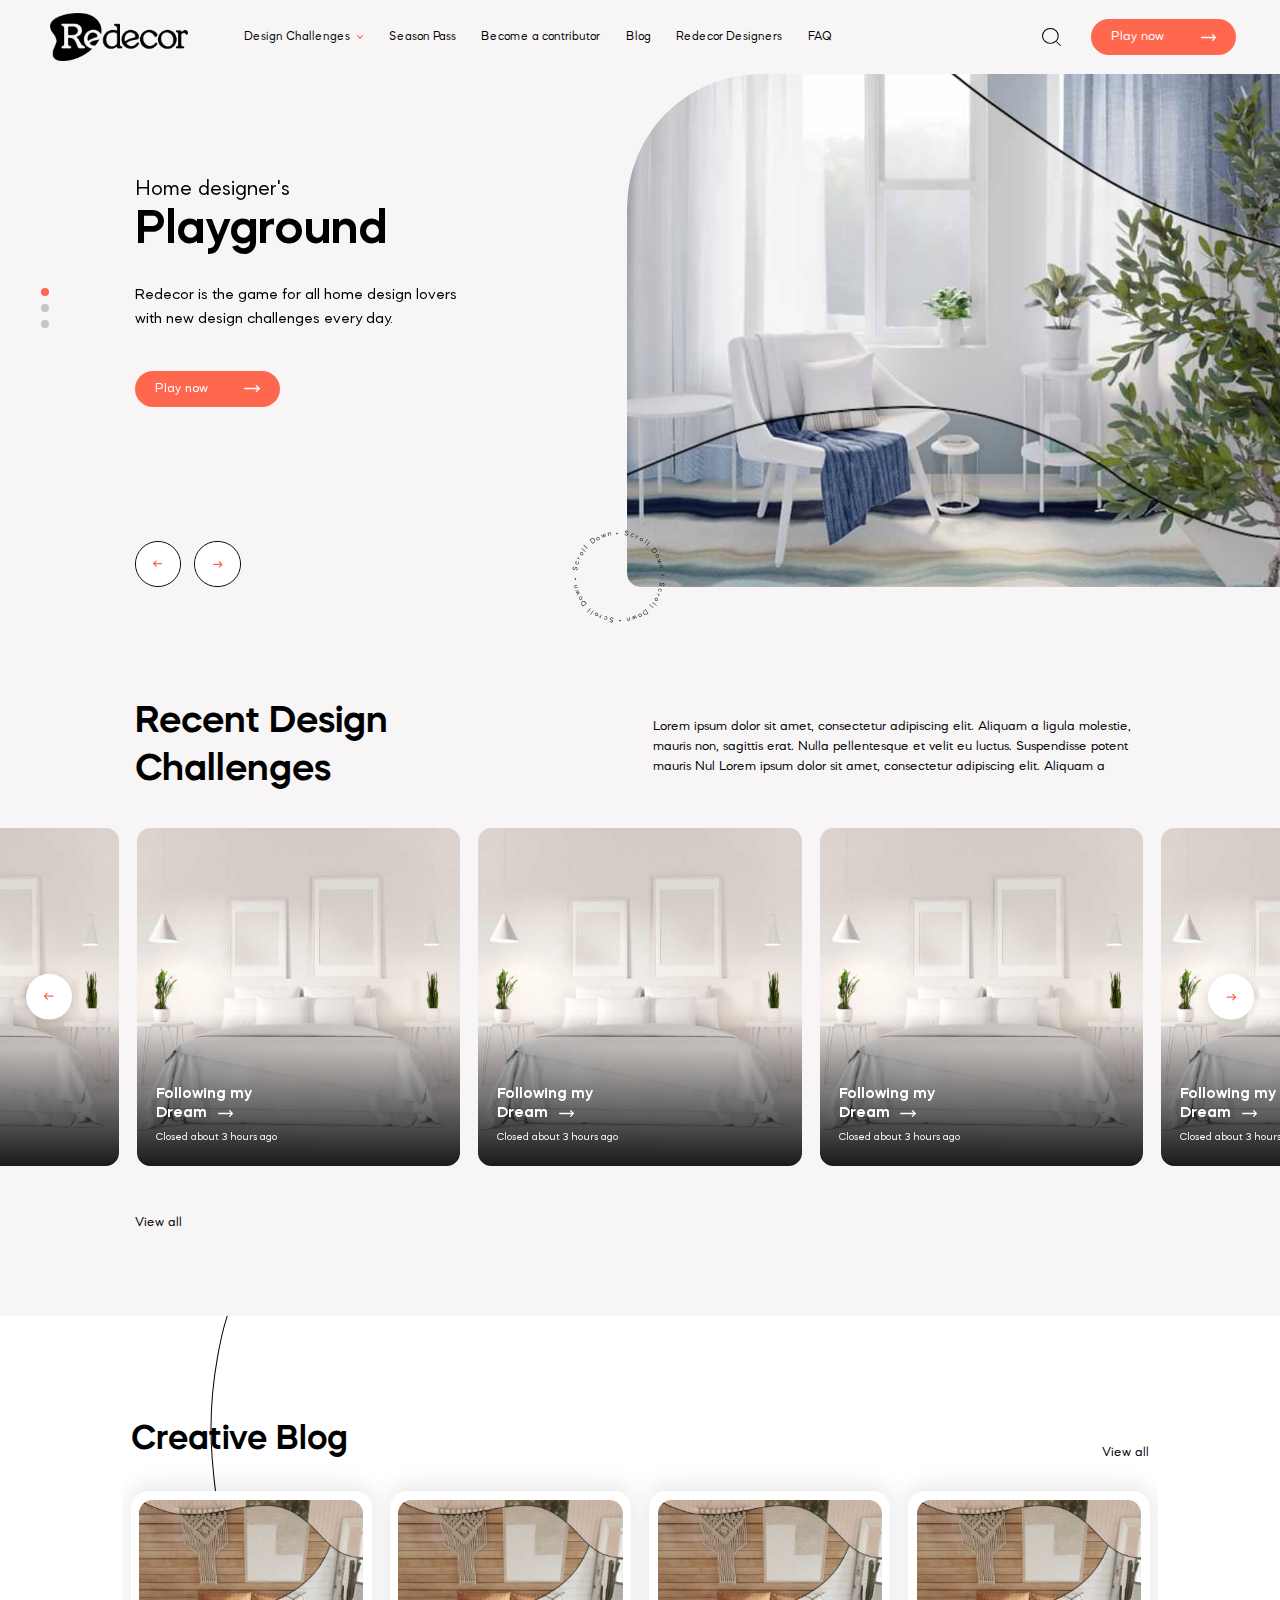
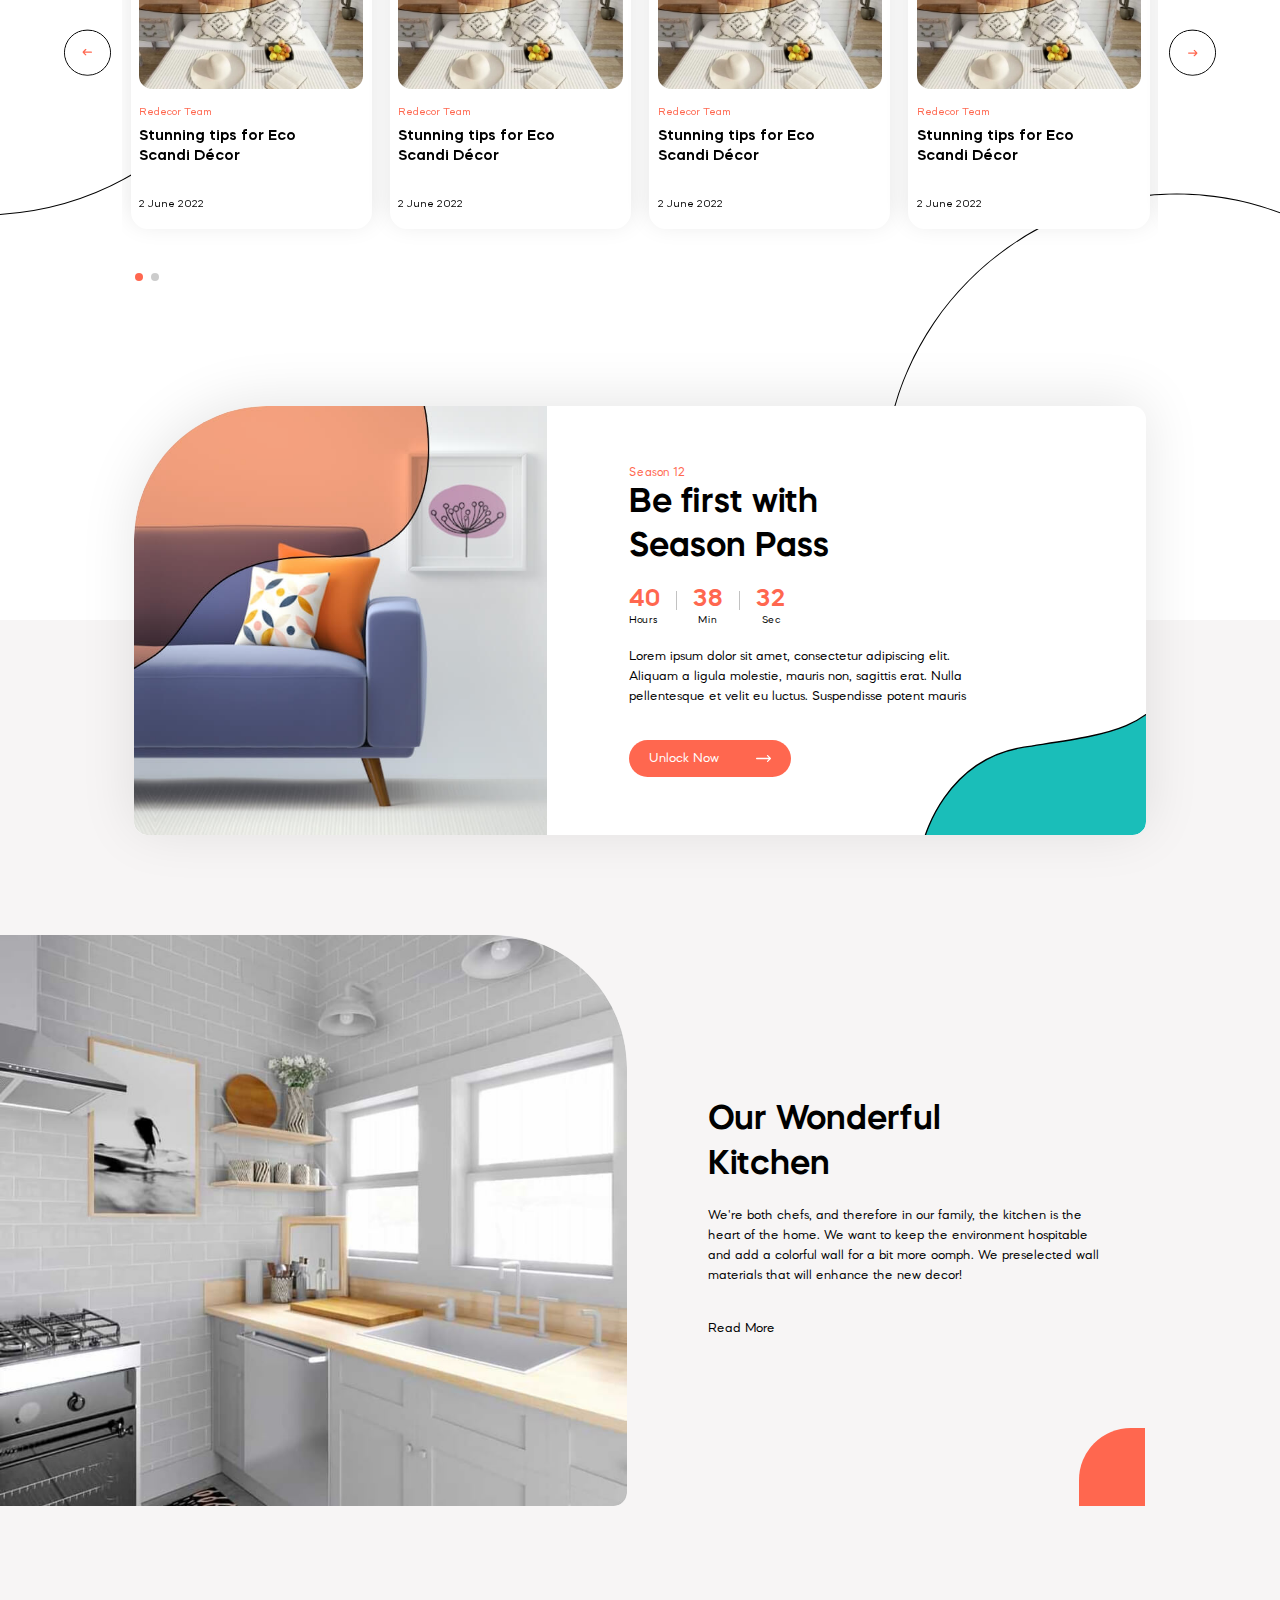
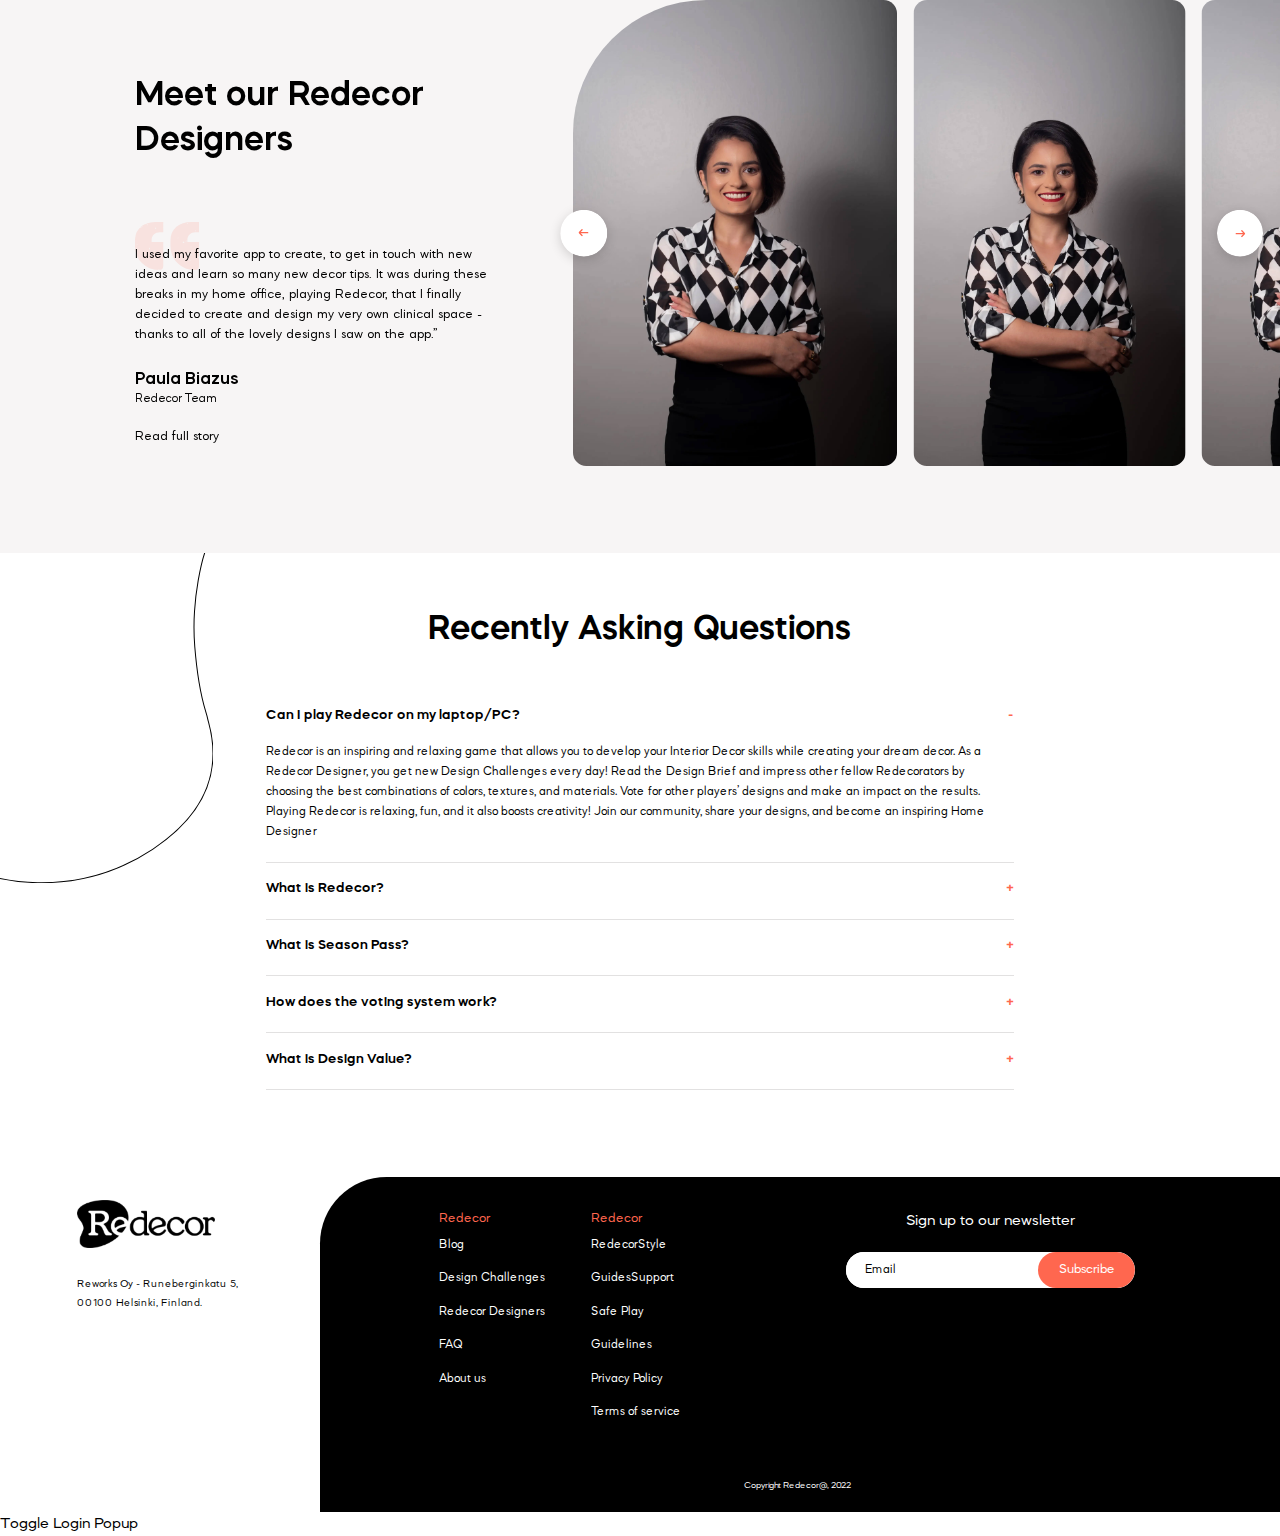
==== commit 4abc7d75: "[ADD] - Login Popup" ====
--- a/index.html
+++ b/index.html
@@ -866,6 +866,30 @@
     </div>
   </footer>
 
+  <a href="#" class="popup-toggler" data-popup="#loginPopup">Toggle Login Popup</a>
+  <!-- Popup -->
+  <div class="popup" id="loginPopup">
+    <!-- Content -->
+    <div class="popup-content">
+      <!-- Close -->
+      <a href="#" class="popup-close">
+        <img loading="lazy" src="img/icons/close-black.svg" alt="redecor-img">
+      </a>
+      <!-- Text -->
+      <div class="text">
+        <h2 class="f-d-35 f-m-70">Connect & Play
+          <br>with Redecor</h2>
+        <p class="f-d-18 f-m-34">Lorem ipsum dolor sit amet, consectetur adipiscing elit. Aliquam a ligula molestie, mauris non, sagittis erat. Nulla pellentesque et velit eu luctus.</p>
+        <div class="btns">
+          <a href="#" class="btn btn-primary">Continue with Facebook <img loading="lazy" src="img/popup/fb-circled.svg" alt="redecor-img"></a>
+          <a href="#" class="btn btn-primary">Continue with Google <img loading="lazy" src="img/popup/g-circled.svg" alt="redecor-img"></a>
+          <a href="#" class="btn btn-primary">Continue with Apple <img loading="lazy" src="img/popup/apple-circled.svg" alt="redecor-img"></a>
+          <a href="#" class="btn btn-primary">Let me try <img loading="lazy" src="img/icons/arrow-right-white.svg" alt="redecor-img"></a>
+        </div>
+      </div>
+    </div>
+  </div>
+
   <!-- Script (Vendor) -->
   <script src="js/swiper-bundle.min.js"></script>
   <script src="js/gsap.min.js"></script>
--- a/css/style.css
+++ b/css/style.css
@@ -32,6 +32,10 @@
 
 .text-green {
   color: #1ABEB9;
+}
+
+.text-underline {
+  text-decoration: underline;
 }
 
 /* #Btn
@@ -187,7 +191,7 @@
   width: 100%;
   border: none;
   background-color: transparent;
-  border-bottom: 1px solid #BFBFBF;
+  border-bottom: 1px solid #787878;
   transition: all .4s ease;
 }
 
@@ -196,12 +200,12 @@
 }
 
 .input-secondary::placeholder {
-  color: #BFBFBF;
+  color: #787878;
 }
 
 @media (max-width: 1023.98px) {
   .input-secondary {
-    border: 1px solid #BFBFBF;
+    border: 1px solid #787878;
     height: 12vw;
     border-radius: 500px;
     padding: 0 4vw;
@@ -213,12 +217,12 @@
 .select-primary {
   font-family: inherit;
   display: block;
-  color: #BFBFBF;
+  color: #787878;
   padding: .78vw 0;
   width: 100%;
   border: none;
   background-color: transparent;
-  border-bottom: 1px solid #BFBFBF;
+  border-bottom: 1px solid #787878;
   appearance: none;
 
   background-image: url('../img/icons/chevron-down-orange.svg');
@@ -229,7 +233,7 @@
 
 @media (max-width: 1023.98px) {
   .select-primary {
-    border: 1px solid #BFBFBF;
+    border: 1px solid #787878;
     height: 12vw;
     border-radius: 500px;
     padding: 0 4vw;
@@ -243,19 +247,21 @@
 .textarea-primary {
   font-family: inherit;
   display: block;
-  color: #BFBFBF;
-  padding: .78vw 0;
+  color: #787878;
+  height: 6.4vw;
+  padding: .78vw;
   width: 100%;
   border: none;
   background-color: transparent;
-  border-bottom: 1px solid #BFBFBF;
+  border: 1px solid #787878;
   resize: none;
+  border-radius: .5vw;
 }
 
 @media (max-width: 1023.98px) {
   .textarea-primary {
     padding: 4vw;
-    border: 1px solid #BFBFBF;
+    border: 1px solid #787878;
     border-radius: 1.33vw;
     height: 42vw;
   }
@@ -290,6 +296,66 @@
   .upload img {
     width: 8.66vw;
     margin-bottom: 2.66vw;
+  }
+}
+
+/* #Checkbox
+================================================== */
+.checkbox input {
+  width: 1.2vw;
+  height: 1.2vw;
+  cursor: pointer;
+  appearance: none;
+  border-color: #BFBFBF;
+  border-width: 1px;
+  border-style: solid;
+  flex: 0 0 1.2vw;
+  border-radius: 50%;
+}
+
+.checkbox input:checked {
+  border-color: #BFBFBF;
+  background-color: #FF674F;
+  background-image: none;
+}
+
+.checkbox label {
+  padding-left: .52vw;
+}
+
+@media (max-width: 1023.98px) {
+  .checkbox input {
+    width: 4.66vw;
+    height: 4.66vw;
+    flex: 0 0 4.66vw;
+  }
+  
+  .checkbox label {
+    padding-left: 2vw;
+    line-height: 1.25;
+    display: block!important;
+  }
+}
+
+/* #Scrollable Box
+================================================== */
+.scrollable-box {
+  display: block;
+  color: black;
+  height: 14vw;
+  padding: .78vw;
+  width: 100%;
+  border: 1px solid #787878;
+  border-radius: .5vw;
+  overflow-y: auto;
+}
+
+@media (max-width: 1023.98px) {
+  .scrollable-box {
+    padding: 4vw;
+    border: 1px solid #787878;
+    border-radius: 1.33vw;
+    height: 48.8vw;
   }
 }
 
@@ -4042,6 +4108,11 @@
 
 .contribution label {
   display: block;
+  margin-bottom: .5vw;
+}
+
+.contribution .scrollable-box {
+  margin-bottom: .5vw;
 }
 
 .contribution form {
@@ -4113,6 +4184,11 @@
 
   .contribution label {
     display: none;
+  }
+
+  .contribution label.d-mobile {
+    display: block;
+    margin-bottom: 1.33vw;
   }
 
   .contribution form {
@@ -4297,6 +4373,126 @@
   }
 }
 
+/* #Login Popup
+================================================== */
+#loginPopup {
+  background-color: rgba(255, 255, 255, .8);
+}
+
+#loginPopup .popup-content {
+  width: 26%;
+  box-shadow: 0 -5px 55px rgba(0, 0, 0, .1);
+  display: flex;
+  align-items: center;
+  position: relative;
+  border-radius: 1.04vw;
+  overflow: hidden;
+  text-align: center;
+  padding: 2.86vw 2vw 3.65vw 2vw;
+}
+
+#loginPopup .popup-close {
+  position: absolute;
+  top: 1.2vw;
+  right: 1.2vw;
+}
+
+#loginPopup .popup-close img {
+  width: 1vw;
+}
+
+#loginPopup .text {
+  flex-grow: 1;
+}
+
+#loginPopup .text h2 {
+  line-height: 1.2;
+  margin-bottom: 1vw;
+}
+
+#loginPopup .btns {
+  display: flex;
+  flex-direction: column;
+  width: 17.17vw;
+  margin: 0 auto;
+  margin-top: 1.5vw;
+}
+
+#loginPopup .btn {
+  position: relative;
+  justify-content: space-between;
+}
+
+#loginPopup .btn:not(:last-child) {
+  margin-bottom: 1vw;
+  background-color: white;
+  border-color: black;
+  color: black;
+  font-weight: bold;
+  padding-left: 3.125vw;
+}
+
+#loginPopup .btn:not(:last-child) img {
+  position: absolute;
+  top: 50%;
+  transform: translateY(-50%);
+  left: 0;
+  margin-left: .416vw;
+  width: 2vw;
+  border-radius: 50%;
+  box-shadow: 0 3px 12px rgba(0, 0, 0, .16);
+}
+
+#loginPopup .btn:first-child {
+  background-color: #4867AA;
+  color: white;
+  border-color: transparent;
+}
+
+@media (max-width: 1023.98px) {
+  #loginPopup .popup-content {
+    width: 100%;
+    height: 100%;
+    display: block;
+    border-radius: 2.66vw;
+    padding: 6.4vw 6vw 8vw 6vw;
+  }
+  
+  #loginPopup .popup-close {
+    position: static;
+    display: flex;
+    justify-content: center;
+    margin-bottom: 18.4vw;
+  }
+  
+  #loginPopup .popup-close img {
+    width: 4.66vw;
+  }
+  
+  #loginPopup .text h2 {
+    margin-bottom: 4vw;
+    line-height: 1;
+  }
+
+  #loginPopup .btns {
+    width: 68vw;
+    margin-top: 8vw;
+  }
+
+  #loginPopup .btn:not(:last-child) img {
+    margin-left: 1.3vw;
+    width: 8.66vw;
+  }
+
+  #loginPopup .btn:not(:last-child) {
+    padding-left: 13vw;
+  }
+
+  #loginPopup .btn:not(:last-child) {
+    margin-bottom: 4vw;
+  }
+}
+
 /* #Search Page
 ================================================== */
 .search-page .blog-inner .heading {
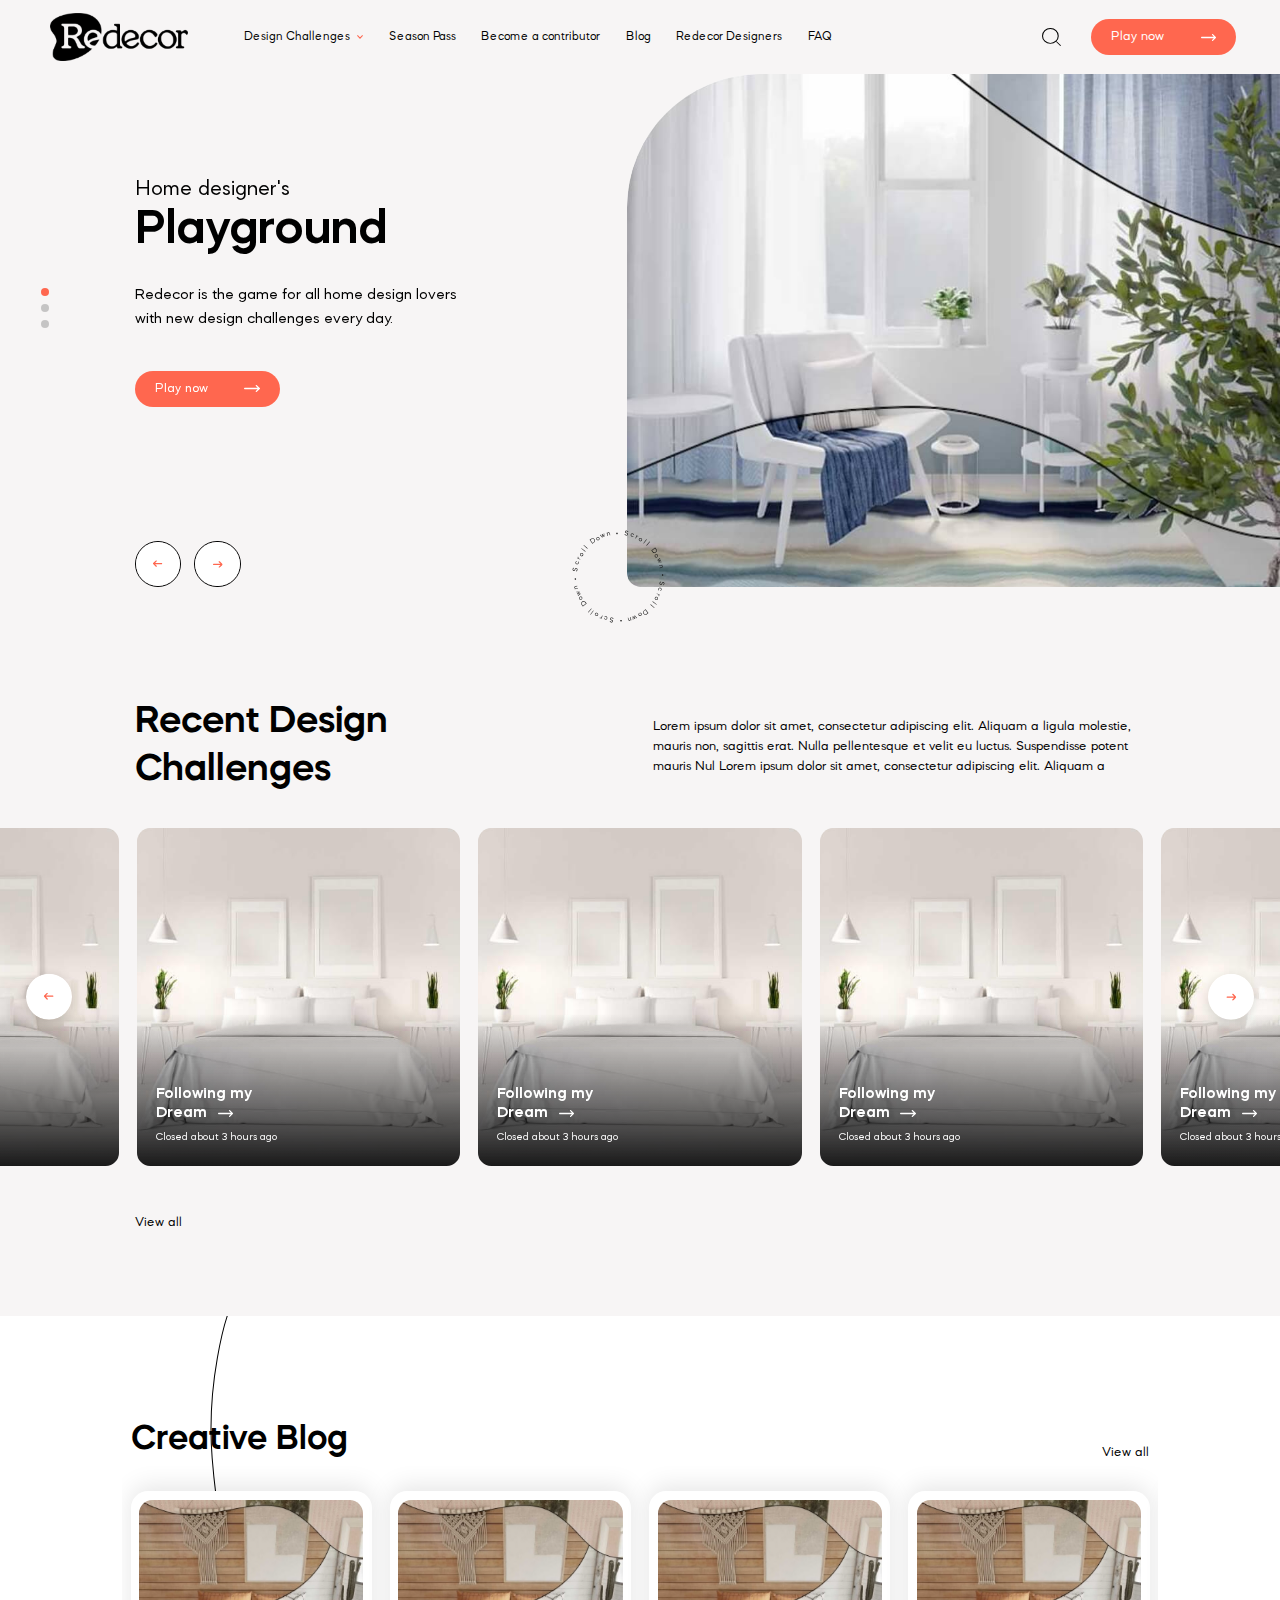
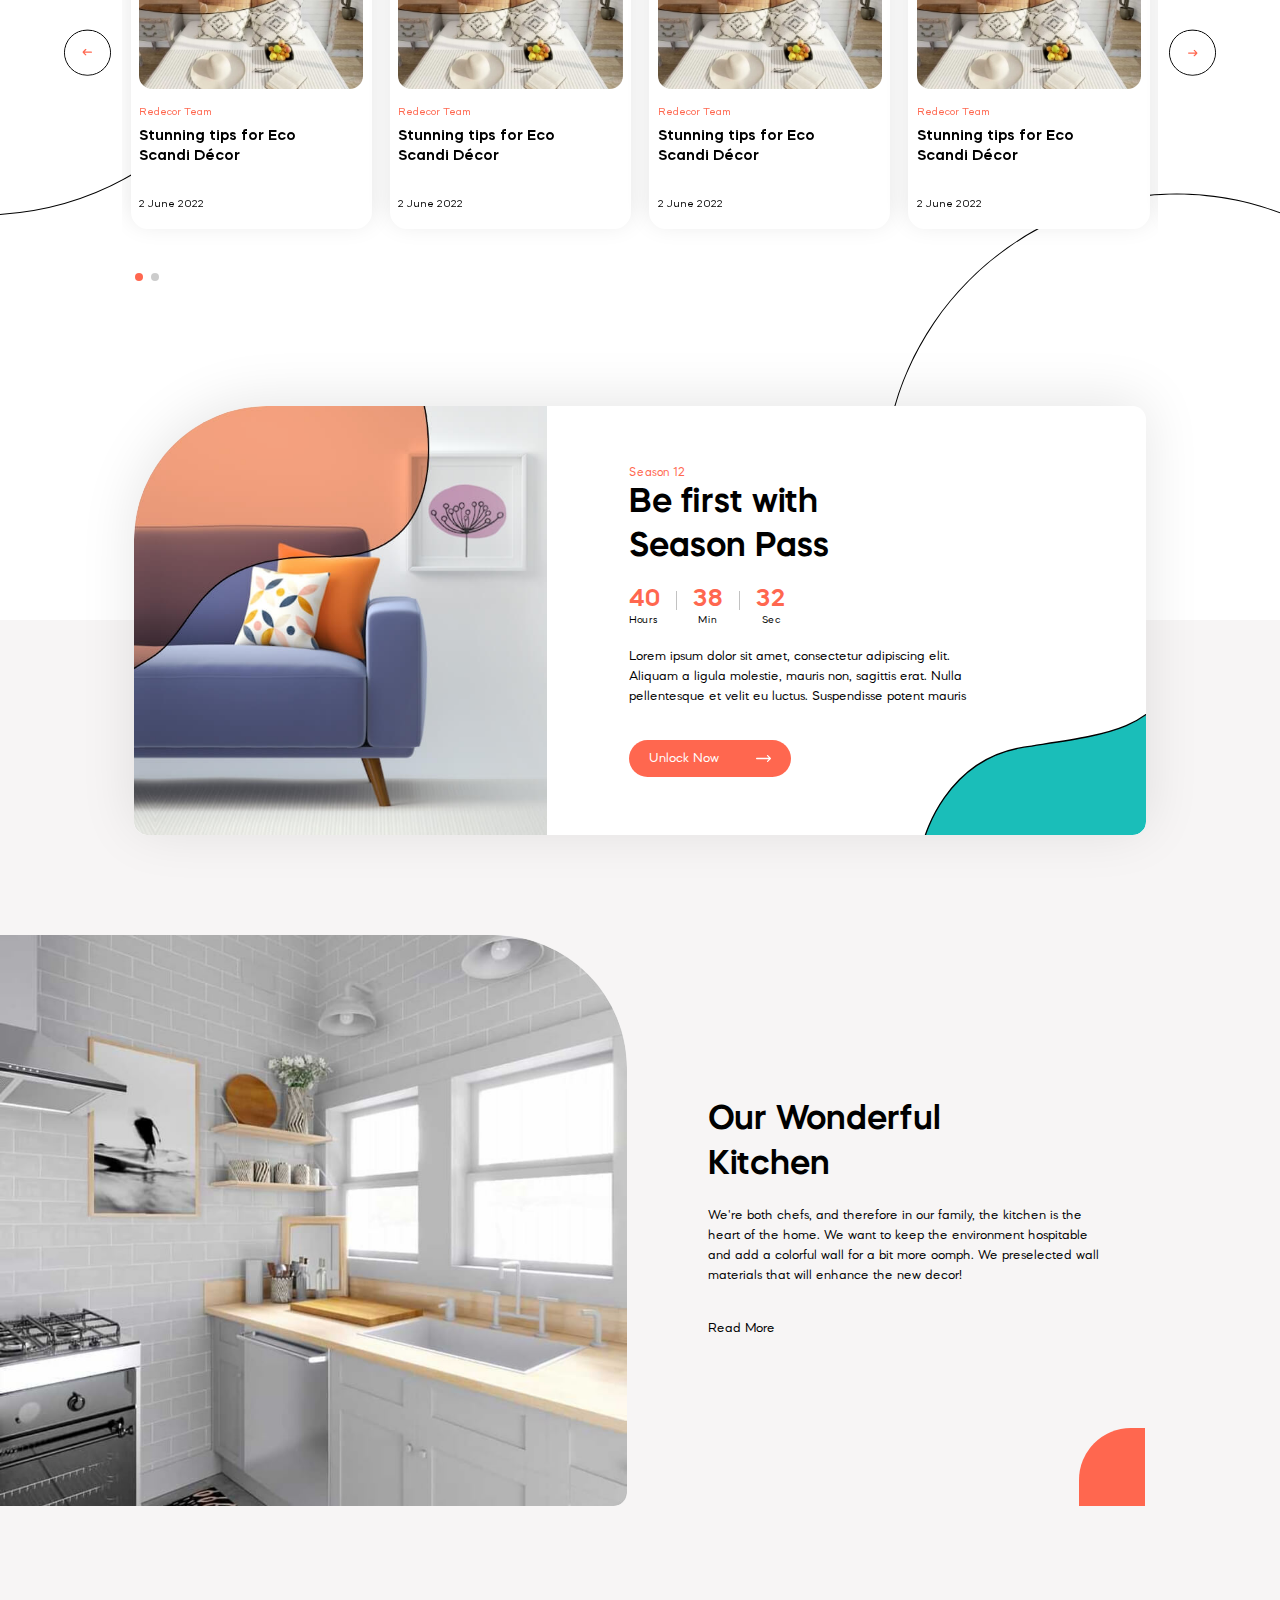
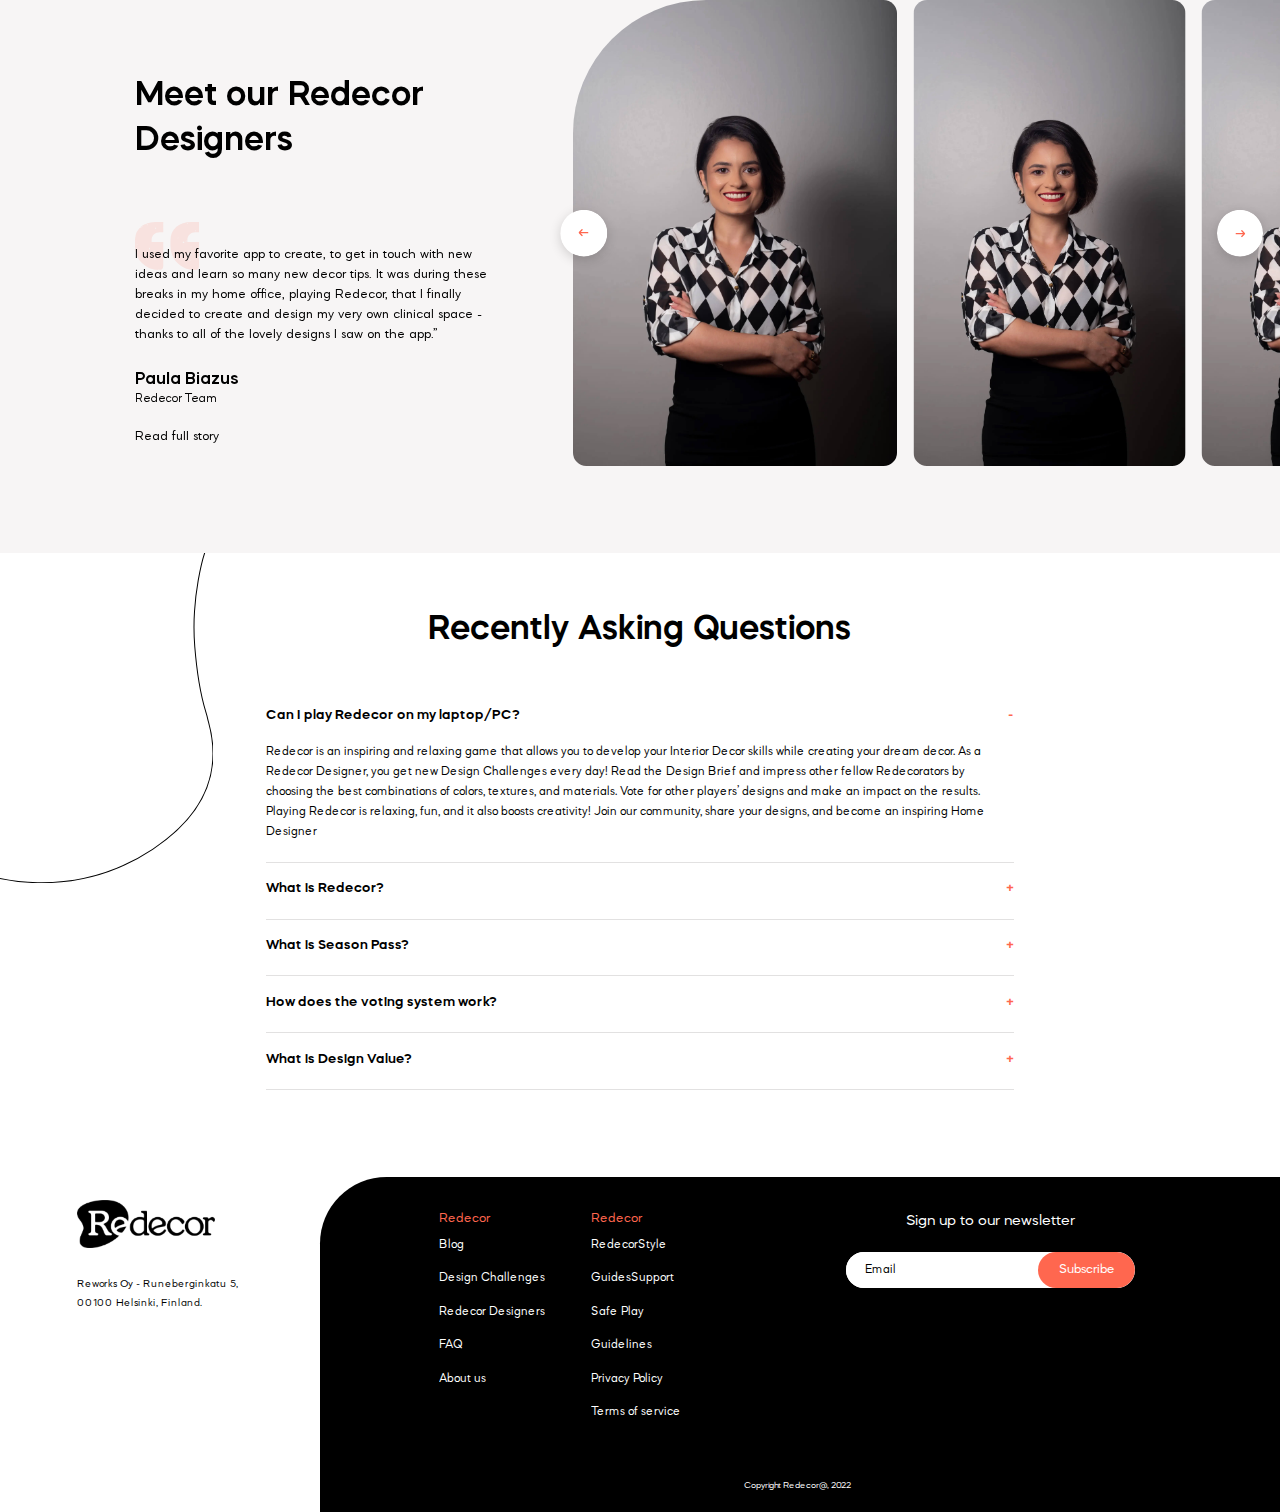
==== commit 87e9ceb0: "[IMP] - Repo Update" ====
--- a/index.html
+++ b/index.html
@@ -866,30 +866,6 @@
     </div>
   </footer>
 
-  <a href="#" class="popup-toggler" data-popup="#loginPopup">Toggle Login Popup</a>
-  <!-- Popup -->
-  <div class="popup" id="loginPopup">
-    <!-- Content -->
-    <div class="popup-content">
-      <!-- Close -->
-      <a href="#" class="popup-close">
-        <img loading="lazy" src="img/icons/close-black.svg" alt="redecor-img">
-      </a>
-      <!-- Text -->
-      <div class="text">
-        <h2 class="f-d-35 f-m-70">Connect & Play
-          <br>with Redecor</h2>
-        <p class="f-d-18 f-m-34">Lorem ipsum dolor sit amet, consectetur adipiscing elit. Aliquam a ligula molestie, mauris non, sagittis erat. Nulla pellentesque et velit eu luctus.</p>
-        <div class="btns">
-          <a href="#" class="btn btn-primary">Continue with Facebook <img loading="lazy" src="img/popup/fb-circled.svg" alt="redecor-img"></a>
-          <a href="#" class="btn btn-primary">Continue with Google <img loading="lazy" src="img/popup/g-circled.svg" alt="redecor-img"></a>
-          <a href="#" class="btn btn-primary">Continue with Apple <img loading="lazy" src="img/popup/apple-circled.svg" alt="redecor-img"></a>
-          <a href="#" class="btn btn-primary">Let me try <img loading="lazy" src="img/icons/arrow-right-white.svg" alt="redecor-img"></a>
-        </div>
-      </div>
-    </div>
-  </div>
-
   <!-- Script (Vendor) -->
   <script src="js/swiper-bundle.min.js"></script>
   <script src="js/gsap.min.js"></script>
--- a/css/style.css
+++ b/css/style.css
@@ -4373,128 +4373,108 @@
   }
 }
 
-/* #Login Popup
-================================================== */
-#loginPopup {
-  background-color: rgba(255, 255, 255, .8);
-}
-
-#loginPopup .popup-content {
-  width: 26%;
-  box-shadow: 0 -5px 55px rgba(0, 0, 0, .1);
-  display: flex;
-  align-items: center;
-  position: relative;
-  border-radius: 1.04vw;
-  overflow: hidden;
-  text-align: center;
-  padding: 2.86vw 2vw 3.65vw 2vw;
-}
-
-#loginPopup .popup-close {
-  position: absolute;
-  top: 1.2vw;
-  right: 1.2vw;
-}
-
-#loginPopup .popup-close img {
-  width: 1vw;
-}
-
-#loginPopup .text {
-  flex-grow: 1;
-}
-
-#loginPopup .text h2 {
-  line-height: 1.2;
-  margin-bottom: 1vw;
-}
-
-#loginPopup .btns {
-  display: flex;
-  flex-direction: column;
-  width: 17.17vw;
-  margin: 0 auto;
-  margin-top: 1.5vw;
-}
-
-#loginPopup .btn {
-  position: relative;
-  justify-content: space-between;
-}
-
-#loginPopup .btn:not(:last-child) {
-  margin-bottom: 1vw;
-  background-color: white;
-  border-color: black;
-  color: black;
-  font-weight: bold;
-  padding-left: 3.125vw;
-}
-
-#loginPopup .btn:not(:last-child) img {
-  position: absolute;
-  top: 50%;
-  transform: translateY(-50%);
-  left: 0;
-  margin-left: .416vw;
-  width: 2vw;
-  border-radius: 50%;
-  box-shadow: 0 3px 12px rgba(0, 0, 0, .16);
-}
-
-#loginPopup .btn:first-child {
-  background-color: #4867AA;
-  color: white;
-  border-color: transparent;
-}
-
-@media (max-width: 1023.98px) {
-  #loginPopup .popup-content {
-    width: 100%;
-    height: 100%;
-    display: block;
-    border-radius: 2.66vw;
-    padding: 6.4vw 6vw 8vw 6vw;
-  }
-  
-  #loginPopup .popup-close {
-    position: static;
-    display: flex;
-    justify-content: center;
-    margin-bottom: 18.4vw;
-  }
-  
-  #loginPopup .popup-close img {
-    width: 4.66vw;
-  }
-  
-  #loginPopup .text h2 {
-    margin-bottom: 4vw;
-    line-height: 1;
-  }
-
-  #loginPopup .btns {
-    width: 68vw;
-    margin-top: 8vw;
-  }
-
-  #loginPopup .btn:not(:last-child) img {
-    margin-left: 1.3vw;
-    width: 8.66vw;
-  }
-
-  #loginPopup .btn:not(:last-child) {
-    padding-left: 13vw;
-  }
-
-  #loginPopup .btn:not(:last-child) {
-    margin-bottom: 4vw;
-  }
-}
-
 /* #Search Page
 ================================================== */
 .search-page .blog-inner .heading {
   width: 100%;
+}
+
+/* #Text Page Content
+================================================== */
+.text-page-content {
+  padding: 3.125vw 0 7.8vw 0;
+  overflow: hidden;
+}
+
+.text-page-content .container {
+  width: 52%;
+}
+
+.text-page-content .heading {
+  margin-bottom: 2vw;
+}
+
+.text-page-content h2 {
+  font-size: 1.45vw;
+  margin-bottom: .78vw;
+  margin-top: 3.125vw;
+}
+
+.text-page-content p {
+  font-size: .84vw;
+  margin-bottom: 1vw;
+}
+
+.text-page-content h3 {
+  font-size: 1.04vw;
+  padding-bottom: 1vw;
+}
+
+.text-page-content ul {
+  display: block;
+  list-style-type: disc;
+  margin: 1vw 0;
+  padding-left: 2vw;
+  font-size: .84vw;
+}
+
+.text-page-content li {
+  margin: .5vw 0;
+}
+
+.text-page-content ol[start] {
+  margin-left: 1.5vw;
+  font-size: 1.45vw;
+  font-weight: bold;
+}
+
+@media (max-width: 1023.98px) {
+  .text-page-content {
+    padding: 10vw 0 20vw 0;
+  }
+  
+  .text-page-content .container {
+    width: 90%;
+  }
+  
+  .text-page-content .heading {
+    margin-bottom: 6vw;
+  }
+  
+  .text-page-content h2 {
+    font-size: 7.46vw;
+    margin-bottom: 2vw;
+    margin-top: 8vw;
+  }
+  
+  .text-page-content p {
+    font-size: 4.26vw;
+    margin-bottom: 2.66vw;
+  }
+  
+  .text-page-content h3 {
+    font-size: 5.33vw;
+    padding-bottom: 2.66vw;
+  }
+  
+  .text-page-content ul {
+    margin: 2.66vw 0;
+    padding-left: 5.33vw;
+    font-size: 4.26vw;
+  }
+  
+  .text-page-content li {
+    margin: 1.33vw 0;
+  }
+  
+  .text-page-content ol[start] {
+    margin-left: 8vw;
+    font-size: 7.46vw;
+    font-weight: bold;
+    line-height: 1.2;
+  }
+
+  .text-page-content ol {
+    margin-left: 4vw;
+  }
 }